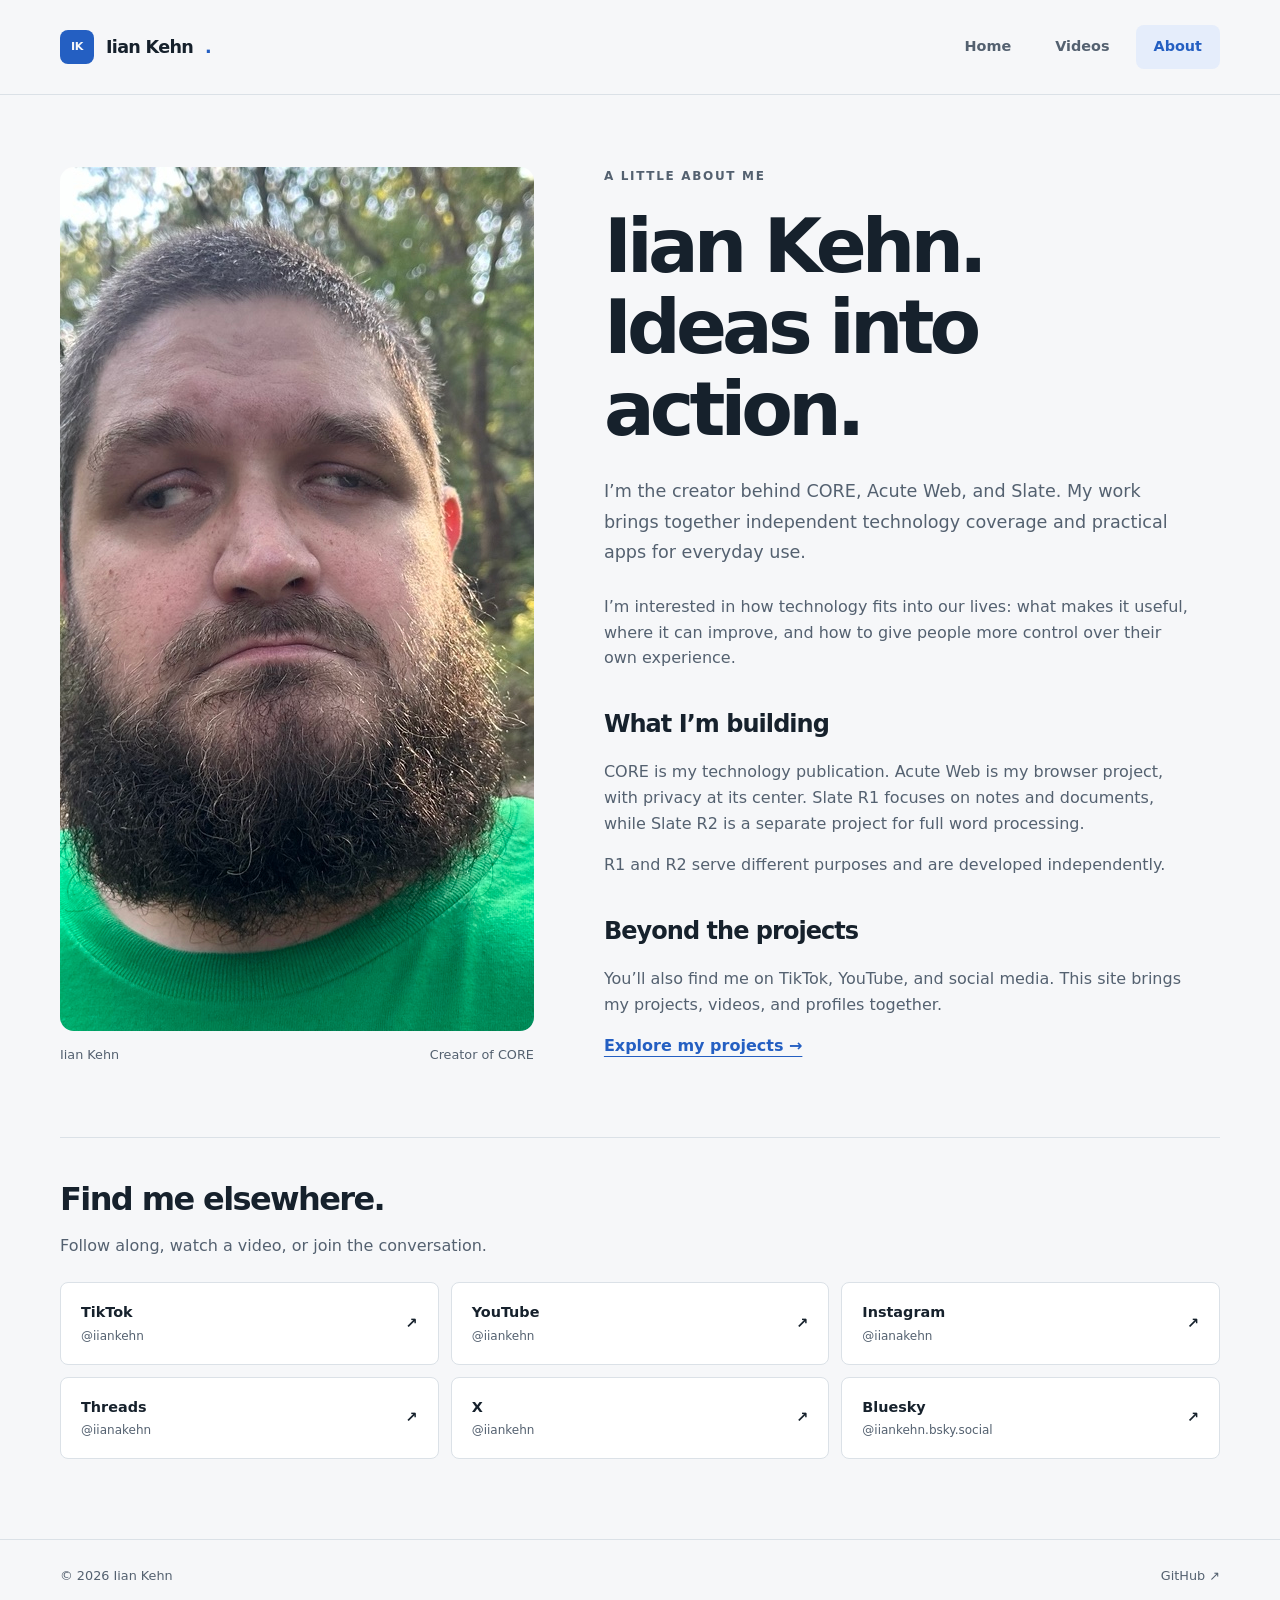
==== about.html @ e5aa4507 "Rebuild personal site with flat project hub, videos, and about pages" ====
<!DOCTYPE html>
<html lang="en"><head>
<meta charset="UTF-8"><meta name="viewport" content="width=device-width, initial-scale=1">
<title>About — Iian Kehn</title><meta name="description" content="Meet Iian Kehn, the creator behind CORE, Acute Web, Slate R1, and Slate R2.">
<meta name="theme-color" content="#f6f7f9" media="(prefers-color-scheme: light)"><meta name="theme-color" content="#111419" media="(prefers-color-scheme: dark)">
<link rel="canonical" href="https://www.iiankehn.com/about.html">
<meta property="og:type" content="website"><meta property="og:title" content="About — Iian Kehn"><meta property="og:description" content="Meet Iian Kehn, the creator behind CORE, Acute Web, Slate R1, and Slate R2."><meta property="og:image" content="https://www.iiankehn.com/assets/iian-kehn.jpg"><meta name="twitter:card" content="summary_large_image">
<link rel="icon" href="assets/favicon.svg" type="image/svg+xml"><link rel="stylesheet" href="assets/site.css">
</head><body><a class="skip" href="#main">Skip to content</a>
<header class="site-header"><div class="shell header-inner"><a class="brand" href="index.html"><span class="brand-mark" aria-hidden="true">IK</span>Iian Kehn<span style="color:var(--blue)" aria-hidden="true">.</span></a><nav class="nav-links" aria-label="Primary"><a href="index.html">Home</a><a href="videos.html">Videos</a><a href="about.html" aria-current="page">About</a></nav></div></header>
<main class="shell" id="main"><section class="about-layout" aria-labelledby="about-title"><figure class="portrait-frame"><img class="portrait" src="assets/iian-kehn.jpg" width="1536" height="864" alt="Iian Kehn on a wooded trail" fetchpriority="high"><figcaption><span>Iian Kehn</span><span>Creator of CORE</span></figcaption></figure><div class="about-copy"><p class="eyebrow">A little about me</p><h1 id="about-title">Iian Kehn.<br>Ideas into action.</h1><p class="lead">I’m the creator behind CORE, Acute Web, and Slate. My work brings together independent technology coverage and practical apps for everyday use.</p><p>I’m interested in how technology fits into our lives: what makes it useful, where it can improve, and how to give people more control over their own experience.</p><h2>What I’m building</h2><p>CORE is my technology publication. Acute Web is my browser project, with privacy at its center. Slate R1 focuses on notes and documents, while Slate R2 is a separate project for full word processing.</p><p>R1 and R2 serve different purposes and are developed independently.</p><h2>Beyond the projects</h2><p>You’ll also find me on TikTok, YouTube, and social media. This site brings my projects, videos, and profiles together.</p><a class="text-link" href="index.html#projects">Explore my projects →</a></div></section><section class="connect" aria-labelledby="connect-title"><h2 id="connect-title">Find me elsewhere.</h2><p>Follow along, watch a video, or join the conversation.</p><div class="socials"><a class="social" href="https://www.tiktok.com/@iiankehn"><span>TikTok<small>@iiankehn</small></span><span aria-hidden="true">↗</span></a><a class="social" href="https://www.youtube.com/@iiankehn"><span>YouTube<small>@iiankehn</small></span><span aria-hidden="true">↗</span></a><a class="social" href="https://www.instagram.com/iianakehn/"><span>Instagram<small>@iianakehn</small></span><span aria-hidden="true">↗</span></a><a class="social" href="https://www.threads.com/@iianakehn"><span>Threads<small>@iianakehn</small></span><span aria-hidden="true">↗</span></a><a class="social" href="https://x.com/iiankehn"><span>X<small>@iiankehn</small></span><span aria-hidden="true">↗</span></a><a class="social" href="https://bsky.app/profile/iiankehn.bsky.social"><span>Bluesky<small>@iiankehn.bsky.social</small></span><span aria-hidden="true">↗</span></a></div></section></main>
<footer class="site-footer"><div class="shell footer-inner"><span>© 2026 Iian Kehn</span><a href="https://github.com/iiankehn">GitHub ↗</a></div></footer>
</body></html>
---- assets/site.css ----
:root{color-scheme:light dark;--bg:#f6f7f9;--surface:#fff;--text:#16212c;--muted:#546170;--line:#dbe1e7;--blue:#245fc2;--tint:#e5edfb;--chip:#edf0f4}
@media(prefers-color-scheme:dark){:root{--bg:#111419;--surface:#191e25;--text:#f0f3f7;--muted:#a6b2c1;--line:#303844;--blue:#8eb6ff;--tint:#202f49;--chip:#252c35}}
*{box-sizing:border-box}html{scroll-behavior:smooth}body{margin:0;background:var(--bg);color:var(--text);font-family:Inter,ui-sans-serif,system-ui,-apple-system,BlinkMacSystemFont,"Segoe UI",sans-serif;line-height:1.6}a{color:inherit;text-underline-offset:5px}button{font:inherit}a,button{-webkit-tap-highlight-color:transparent}a:focus-visible,button:focus-visible{outline:3px solid var(--blue);outline-offset:5px}.shell{width:min(1160px,calc(100% - 64px));margin:auto}.skip{position:absolute;top:-100px;left:16px;padding:12px;background:var(--surface);z-index:10}.skip:focus{top:12px}.site-header{border-bottom:1px solid var(--line)}.header-inner{display:flex;align-items:center;justify-content:space-between;gap:24px;min-height:94px}.brand{font-size:1.1rem;font-weight:800;letter-spacing:-.04em;text-decoration:none;display:flex;align-items:center;gap:12px}.brand-mark{width:34px;height:34px;display:grid;place-items:center;background:var(--blue);color:var(--bg);font-size:.7rem;letter-spacing:-.04em;border-radius:8px}.nav-links{display:flex;gap:8px}.nav-links a{text-decoration:none;padding:10px 18px;border-radius:8px;font-size:.9rem;font-weight:650;color:var(--muted)}.nav-links a:hover{color:var(--text);background:var(--chip)}.nav-links [aria-current=page]{background:var(--tint);color:var(--blue)}main{padding-bottom:80px}.hero{display:grid;grid-template-columns:1.2fr 1fr;align-items:center;gap:80px;padding:80px 0 88px}.eyebrow{font-size:.75rem;letter-spacing:.14em;font-weight:750;text-transform:uppercase;color:var(--blue);margin:0 0 20px}.hero h1,.page-title{font-size:clamp(3rem,6.6vw,5.6rem);line-height:1.04;letter-spacing:-.065em;margin:0;font-weight:750}.hero h1 span{color:var(--blue)}.lead{font-size:1.1rem;line-height:1.75;color:var(--muted);max-width:550px;margin:26px 0}.actions{display:flex;gap:12px;flex-wrap:wrap;margin-top:30px}.button{display:inline-flex;justify-content:center;align-items:center;gap:24px;background:var(--blue);color:var(--bg);font-weight:700;padding:13px 20px;border:1px solid var(--blue);border-radius:8px;text-decoration:none;cursor:pointer}.button.secondary{background:transparent;border-color:var(--line);color:var(--text)}.button:hover{opacity:.85}.portrait-frame{margin:0;position:relative}.portrait{display:block;width:100%;aspect-ratio:1/1.05;object-fit:cover;object-position:50% 45%;border-radius:14px}.portrait-frame figcaption{display:flex;justify-content:space-between;gap:12px;margin-top:14px;font-size:.8rem;color:var(--muted)}.section-heading{display:flex;align-items:end;justify-content:space-between;gap:20px;margin:0 0 28px}.section-heading h2,.connect h2{font-size:2rem;letter-spacing:-.05em;line-height:1.2;margin:0}.section-heading p{margin:0;font-size:.85rem;color:var(--muted)}.projects{display:grid;grid-template-columns:repeat(2,minmax(0,1fr));gap:18px}.project{display:flex;flex-direction:column;min-height:310px;padding:30px;border:1px solid var(--line);border-radius:12px;background:var(--surface)}.project-top{display:flex;justify-content:space-between;align-items:center;gap:12px}.project-icon{width:48px;height:48px;display:grid;place-items:center;border-radius:10px;font-weight:800;letter-spacing:-.08em;font-size:1.2rem;background:var(--tint);color:var(--blue)}.project.core .project-icon{background:#e4eee8;color:#255e3e}.project.r1 .project-icon{background:#ece7f7;color:#65518e}.project.r2 .project-icon{background:#f6ead9;color:#825622}.tag{font-size:.7rem;letter-spacing:.04em;font-weight:650;padding:5px 10px;background:var(--chip);border-radius:5px;color:var(--muted)}.project h3{font-size:1.8rem;letter-spacing:-.045em;margin:25px 0 8px;line-height:1.2}.project p{color:var(--muted);font-size:.94rem;max-width:440px;margin:0 0 24px}.project-link{display:flex;justify-content:space-between;font-size:.85rem;font-weight:700;text-decoration:none;padding-top:18px;border-top:1px solid var(--line);margin-top:auto}.project-link:hover{color:var(--blue)}.connect{margin-top:72px;padding-top:42px;border-top:1px solid var(--line)}.connect>p{color:var(--muted);margin:14px 0 24px}.socials{display:grid;grid-template-columns:repeat(3,minmax(0,1fr));gap:12px}.social{display:flex;justify-content:space-between;align-items:center;gap:12px;padding:18px 20px;border:1px solid var(--line);border-radius:8px;text-decoration:none;font-size:.9rem;font-weight:650;background:var(--surface)}.social:hover{border-color:var(--blue);color:var(--blue)}.social small{display:block;font-size:.75rem;color:var(--muted);font-weight:400;margin-top:2px}.site-footer{border-top:1px solid var(--line);padding:26px 0 32px;color:var(--muted);font-size:.8rem}.footer-inner{display:flex;justify-content:space-between;align-items:center;gap:20px}.footer-inner a{text-decoration:none}.page-header{padding:72px 0 42px;max-width:780px}.page-title{font-size:clamp(3rem,6vw,4.7rem)}.video-panel{border:1px solid var(--line);background:var(--surface);border-radius:12px;padding:32px}.video-panel h2{font-size:1.5rem;letter-spacing:-.04em;margin:0}.video-panel>p{color:var(--muted);margin:10px 0 24px}.embed-wrap{max-width:780px;margin:24px auto 0;min-width:0;overflow:hidden}.tiktok-embed{margin:0 auto!important;max-width:720px;min-width:288px}.embed-status{color:var(--muted);font-size:.85rem}.video-links{display:flex;justify-content:space-between;gap:20px;align-items:center;margin-top:28px;padding-top:24px;border-top:1px solid var(--line);flex-wrap:wrap}.video-links p{color:var(--muted);margin:0}.about-layout{display:grid;grid-template-columns:1fr 1.3fr;gap:70px;align-items:start;padding-top:72px}.about-copy h1{font-size:clamp(3rem,6vw,4.7rem);letter-spacing:-.065em;line-height:1.08;margin:0 0 24px}.about-copy p{color:var(--muted);max-width:590px}.about-copy h2{margin:34px 0 12px;font-size:1.5rem;letter-spacing:-.04em}.text-link{color:var(--blue);font-weight:650}.noscript-note{padding:16px;background:var(--tint)}
@media(max-width:900px){.hero{gap:35px;padding-top:60px}.socials{grid-template-columns:repeat(2,minmax(0,1fr))}.about-layout{gap:35px}.hero h1{font-size:clamp(3rem,7vw,4.5rem)}}
@media(max-width:600px){.shell{width:calc(100% - 36px)}.header-inner{min-height:82px;gap:8px;flex-wrap:wrap;padding:16px 0}.brand{font-size:1rem}.brand-mark{width:28px;height:28px}.nav-links{gap:2px}.nav-links a{padding:8px 10px;font-size:.8rem}.hero{grid-template-columns:1fr;gap:32px;padding:44px 0 56px}.hero h1{font-size:3.4rem}.lead{font-size:1rem}.portrait{aspect-ratio:1.15/1}.portrait-frame figcaption{font-size:.75rem}.projects{grid-template-columns:1fr}.project{padding:24px;min-height:295px}.section-heading{align-items:start;flex-direction:column;gap:8px}.section-heading h2,.connect h2{font-size:1.75rem}.connect{margin-top:48px;padding-top:30px}.social{padding:15px 14px;font-size:.85rem}.social small{font-size:.68rem}.about-layout{grid-template-columns:1fr;padding-top:40px;gap:32px}.about-layout .portrait{aspect-ratio:1.2/1}.page-header{padding:44px 0 24px}.video-panel{padding:20px 14px}.footer-inner{align-items:start}.footer-inner span{max-width:240px}main{padding-bottom:50px}}
@media(prefers-reduced-motion:reduce){html{scroll-behavior:auto}}
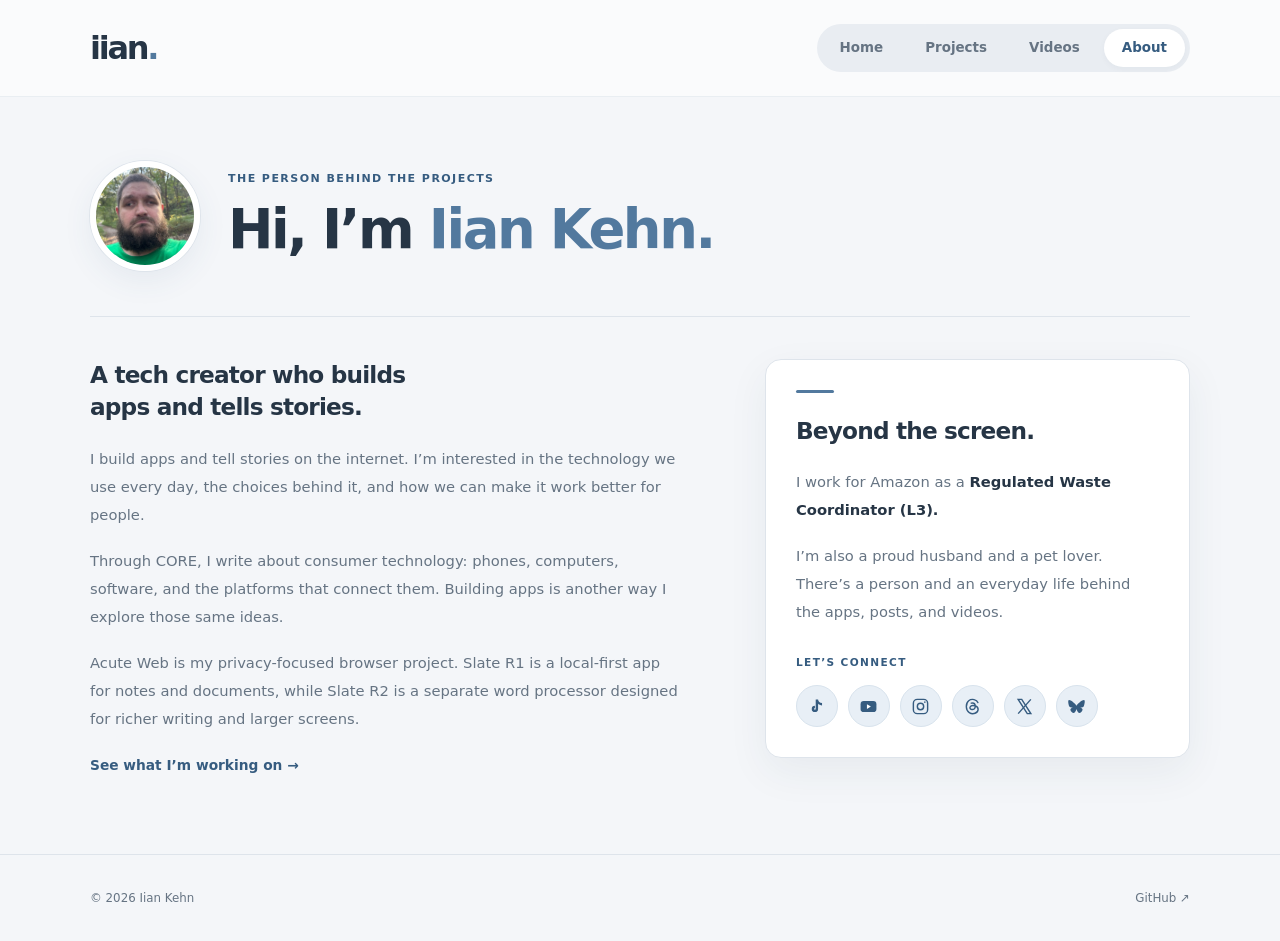
==== commit 1d2209e6: "Redesign personal site in muted blue, grey and white with separate pages and circular profile" ====
--- a/about.html
+++ b/about.html
@@ -1,13 +1,2 @@
 <!DOCTYPE html>
-<html lang="en"><head>
-<meta charset="UTF-8"><meta name="viewport" content="width=device-width, initial-scale=1">
-<title>About — Iian Kehn</title><meta name="description" content="Meet Iian Kehn, the creator behind CORE, Acute Web, Slate R1, and Slate R2.">
-<meta name="theme-color" content="#f6f7f9" media="(prefers-color-scheme: light)"><meta name="theme-color" content="#111419" media="(prefers-color-scheme: dark)">
-<link rel="canonical" href="https://www.iiankehn.com/about.html">
-<meta property="og:type" content="website"><meta property="og:title" content="About — Iian Kehn"><meta property="og:description" content="Meet Iian Kehn, the creator behind CORE, Acute Web, Slate R1, and Slate R2."><meta property="og:image" content="https://www.iiankehn.com/assets/iian-kehn.jpg"><meta name="twitter:card" content="summary_large_image">
-<link rel="icon" href="assets/favicon.svg" type="image/svg+xml"><link rel="stylesheet" href="assets/site.css">
-</head><body><a class="skip" href="#main">Skip to content</a>
-<header class="site-header"><div class="shell header-inner"><a class="brand" href="index.html"><span class="brand-mark" aria-hidden="true">IK</span>Iian Kehn<span style="color:var(--blue)" aria-hidden="true">.</span></a><nav class="nav-links" aria-label="Primary"><a href="index.html">Home</a><a href="videos.html">Videos</a><a href="about.html" aria-current="page">About</a></nav></div></header>
-<main class="shell" id="main"><section class="about-layout" aria-labelledby="about-title"><figure class="portrait-frame"><img class="portrait" src="assets/iian-kehn.jpg" width="1536" height="864" alt="Iian Kehn on a wooded trail" fetchpriority="high"><figcaption><span>Iian Kehn</span><span>Creator of CORE</span></figcaption></figure><div class="about-copy"><p class="eyebrow">A little about me</p><h1 id="about-title">Iian Kehn.<br>Ideas into action.</h1><p class="lead">I’m the creator behind CORE, Acute Web, and Slate. My work brings together independent technology coverage and practical apps for everyday use.</p><p>I’m interested in how technology fits into our lives: what makes it useful, where it can improve, and how to give people more control over their own experience.</p><h2>What I’m building</h2><p>CORE is my technology publication. Acute Web is my browser project, with privacy at its center. Slate R1 focuses on notes and documents, while Slate R2 is a separate project for full word processing.</p><p>R1 and R2 serve different purposes and are developed independently.</p><h2>Beyond the projects</h2><p>You’ll also find me on TikTok, YouTube, and social media. This site brings my projects, videos, and profiles together.</p><a class="text-link" href="index.html#projects">Explore my projects →</a></div></section><section class="connect" aria-labelledby="connect-title"><h2 id="connect-title">Find me elsewhere.</h2><p>Follow along, watch a video, or join the conversation.</p><div class="socials"><a class="social" href="https://www.tiktok.com/@iiankehn"><span>TikTok<small>@iiankehn</small></span><span aria-hidden="true">↗</span></a><a class="social" href="https://www.youtube.com/@iiankehn"><span>YouTube<small>@iiankehn</small></span><span aria-hidden="true">↗</span></a><a class="social" href="https://www.instagram.com/iianakehn/"><span>Instagram<small>@iianakehn</small></span><span aria-hidden="true">↗</span></a><a class="social" href="https://www.threads.com/@iianakehn"><span>Threads<small>@iianakehn</small></span><span aria-hidden="true">↗</span></a><a class="social" href="https://x.com/iiankehn"><span>X<small>@iiankehn</small></span><span aria-hidden="true">↗</span></a><a class="social" href="https://bsky.app/profile/iiankehn.bsky.social"><span>Bluesky<small>@iiankehn.bsky.social</small></span><span aria-hidden="true">↗</span></a></div></section></main>
-<footer class="site-footer"><div class="shell footer-inner"><span>© 2026 Iian Kehn</span><a href="https://github.com/iiankehn">GitHub ↗</a></div></footer>
-</body></html>+<html lang="en"><head><meta charset="UTF-8"><meta name="viewport" content="width=device-width,initial-scale=1"><title>About — Iian Kehn</title><meta name="description" content="Iian Kehn is a tech creator, app builder, storyteller, pet lover, proud husband, and Regulated Waste Coordinator (L3) at Amazon."><meta name="theme-color" content="#f4f6f9"><link rel="canonical" href="https://www.iiankehn.com/about.html"><meta property="og:title" content="About — Iian Kehn"><meta property="og:image" content="https://www.iiankehn.com/assets/iian-kehn.jpg"><link rel="icon" href="assets/favicon.svg"><link rel="stylesheet" href="assets/site.css"></head><body><a class="skip" href="#main">Skip to content</a><header class="site-header"><div class="shell header-inner"><a class="brand" href="index.html">iian<span>.</span></a><nav aria-label="Primary"><a href="index.html">Home</a><a href="projects.html">Projects</a><a href="videos.html">Videos</a><a href="about.html" aria-current="page">About</a></nav></div></header><main class="shell" id="main"><header class="about-heading"><img class="avatar small" src="assets/iian-kehn.jpg" width="160" height="160" alt="Iian Kehn" fetchpriority="high"><div><p class="overline">The person behind the projects</p><h1>Hi, I’m <span>Iian Kehn.</span></h1></div></header><div class="about-content"><section><h2>A tech creator who builds<br>apps and tells stories.</h2><p>I build apps and tell stories on the internet. I’m interested in the technology we use every day, the choices behind it, and how we can make it work better for people.</p><p>Through CORE, I write about consumer technology: phones, computers, software, and the platforms that connect them. Building apps is another way I explore those same ideas.</p><p>Acute Web is my privacy-focused browser project. Slate R1 is a local-first app for notes and documents, while Slate R2 is a separate word processor designed for richer writing and larger screens.</p><a class="text-link" href="projects.html">See what I’m working on <span aria-hidden="true">→</span></a></section><aside class="personal-note"><span class="note-rule"></span><h2>Beyond the screen.</h2><p>I work for Amazon as a <strong>Regulated Waste Coordinator (L3).</strong></p><p>I’m also a proud husband and a pet lover. There’s a person and an everyday life behind the apps, posts, and videos.</p><p class="overline">Let’s connect</p><div class="social-buttons" aria-label="Social profiles"><a class="social-button" href="https://www.tiktok.com/@iiankehn" aria-label="TikTok" title="TikTok"><svg viewBox="0 0 24 24" aria-hidden="true"><path d="M14 3v12a4 4 0 1 1-4-4v3a1 1 0 1 0 1 1V3h3c.4 2.7 2 4.3 5 4.6v3c-2-.1-3.7-.8-5-2"/></svg></a><a class="social-button" href="https://www.youtube.com/@iiankehn" aria-label="YouTube" title="YouTube"><svg viewBox="0 0 24 24" aria-hidden="true"><rect x="2" y="5" width="20" height="14" rx="4"/><path d="m10 9 5 3-5 3Z" fill="var(--surface)" stroke="none"/></svg></a><a class="social-button" href="https://www.instagram.com/iianakehn/" aria-label="Instagram" title="Instagram"><svg viewBox="0 0 24 24" aria-hidden="true"><rect x="3" y="3" width="18" height="18" rx="5" fill="none" stroke="currentColor" stroke-width="1.8"/><circle cx="12" cy="12" r="4" fill="none" stroke="currentColor" stroke-width="1.8"/><circle cx="17.5" cy="6.5" r="1"/></svg></a><a class="social-button" href="https://www.threads.com/@iianakehn" aria-label="Threads" title="Threads"><svg viewBox="0 0 24 24" aria-hidden="true"><path d="M18.8 7c-1.3-3.8-7.7-5.4-11.6-2.3C3 8 3.2 16.8 7.9 19.7c4.5 2.8 11.2.9 11.2-4.2 0-4.9-8.4-6.2-10.1-2.9-1.8 3.5 6.2 5.4 6.5-.5.2-3.2-1.4-5.3-5.1-4.3" fill="none" stroke="currentColor" stroke-width="1.8" stroke-linecap="round"/></svg></a><a class="social-button" href="https://x.com/iiankehn" aria-label="X" title="X"><svg viewBox="0 0 24 24" aria-hidden="true"><path d="M4 3h4.5L20 21h-4.5Z" fill="none" stroke="currentColor" stroke-width="1.8"/><path d="m20 3-16 18" fill="none" stroke="currentColor" stroke-width="1.8"/></svg></a><a class="social-button" href="https://bsky.app/profile/iiankehn.bsky.social" aria-label="Bluesky" title="Bluesky"><svg viewBox="0 0 24 24" aria-hidden="true"><path d="M12 11C9 7 4 3 2 4c-1 1 0 6 1 8 1 1 3 2 6 1-5 1-6 3-3 6 3 3 5-1 6-4 1 3 3 7 6 4 3-3 2-5-3-6 3 1 5 0 6-1 1-2 2-7 1-8-2-1-7 3-10 7Z"/></svg></a></div></aside></div></main><footer class="site-footer"><div class="shell footer-inner"><span>© 2026 Iian Kehn</span><a href="https://github.com/iiankehn">GitHub <span aria-hidden="true">↗</span></a></div></footer></body></html>
--- a/assets/site.css
+++ b/assets/site.css
@@ -1,6 +1,6 @@
-:root{color-scheme:light dark;--bg:#f6f7f9;--surface:#fff;--text:#16212c;--muted:#546170;--line:#dbe1e7;--blue:#245fc2;--tint:#e5edfb;--chip:#edf0f4}
-@media(prefers-color-scheme:dark){:root{--bg:#111419;--surface:#191e25;--text:#f0f3f7;--muted:#a6b2c1;--line:#303844;--blue:#8eb6ff;--tint:#202f49;--chip:#252c35}}
-*{box-sizing:border-box}html{scroll-behavior:smooth}body{margin:0;background:var(--bg);color:var(--text);font-family:Inter,ui-sans-serif,system-ui,-apple-system,BlinkMacSystemFont,"Segoe UI",sans-serif;line-height:1.6}a{color:inherit;text-underline-offset:5px}button{font:inherit}a,button{-webkit-tap-highlight-color:transparent}a:focus-visible,button:focus-visible{outline:3px solid var(--blue);outline-offset:5px}.shell{width:min(1160px,calc(100% - 64px));margin:auto}.skip{position:absolute;top:-100px;left:16px;padding:12px;background:var(--surface);z-index:10}.skip:focus{top:12px}.site-header{border-bottom:1px solid var(--line)}.header-inner{display:flex;align-items:center;justify-content:space-between;gap:24px;min-height:94px}.brand{font-size:1.1rem;font-weight:800;letter-spacing:-.04em;text-decoration:none;display:flex;align-items:center;gap:12px}.brand-mark{width:34px;height:34px;display:grid;place-items:center;background:var(--blue);color:var(--bg);font-size:.7rem;letter-spacing:-.04em;border-radius:8px}.nav-links{display:flex;gap:8px}.nav-links a{text-decoration:none;padding:10px 18px;border-radius:8px;font-size:.9rem;font-weight:650;color:var(--muted)}.nav-links a:hover{color:var(--text);background:var(--chip)}.nav-links [aria-current=page]{background:var(--tint);color:var(--blue)}main{padding-bottom:80px}.hero{display:grid;grid-template-columns:1.2fr 1fr;align-items:center;gap:80px;padding:80px 0 88px}.eyebrow{font-size:.75rem;letter-spacing:.14em;font-weight:750;text-transform:uppercase;color:var(--blue);margin:0 0 20px}.hero h1,.page-title{font-size:clamp(3rem,6.6vw,5.6rem);line-height:1.04;letter-spacing:-.065em;margin:0;font-weight:750}.hero h1 span{color:var(--blue)}.lead{font-size:1.1rem;line-height:1.75;color:var(--muted);max-width:550px;margin:26px 0}.actions{display:flex;gap:12px;flex-wrap:wrap;margin-top:30px}.button{display:inline-flex;justify-content:center;align-items:center;gap:24px;background:var(--blue);color:var(--bg);font-weight:700;padding:13px 20px;border:1px solid var(--blue);border-radius:8px;text-decoration:none;cursor:pointer}.button.secondary{background:transparent;border-color:var(--line);color:var(--text)}.button:hover{opacity:.85}.portrait-frame{margin:0;position:relative}.portrait{display:block;width:100%;aspect-ratio:1/1.05;object-fit:cover;object-position:50% 45%;border-radius:14px}.portrait-frame figcaption{display:flex;justify-content:space-between;gap:12px;margin-top:14px;font-size:.8rem;color:var(--muted)}.section-heading{display:flex;align-items:end;justify-content:space-between;gap:20px;margin:0 0 28px}.section-heading h2,.connect h2{font-size:2rem;letter-spacing:-.05em;line-height:1.2;margin:0}.section-heading p{margin:0;font-size:.85rem;color:var(--muted)}.projects{display:grid;grid-template-columns:repeat(2,minmax(0,1fr));gap:18px}.project{display:flex;flex-direction:column;min-height:310px;padding:30px;border:1px solid var(--line);border-radius:12px;background:var(--surface)}.project-top{display:flex;justify-content:space-between;align-items:center;gap:12px}.project-icon{width:48px;height:48px;display:grid;place-items:center;border-radius:10px;font-weight:800;letter-spacing:-.08em;font-size:1.2rem;background:var(--tint);color:var(--blue)}.project.core .project-icon{background:#e4eee8;color:#255e3e}.project.r1 .project-icon{background:#ece7f7;color:#65518e}.project.r2 .project-icon{background:#f6ead9;color:#825622}.tag{font-size:.7rem;letter-spacing:.04em;font-weight:650;padding:5px 10px;background:var(--chip);border-radius:5px;color:var(--muted)}.project h3{font-size:1.8rem;letter-spacing:-.045em;margin:25px 0 8px;line-height:1.2}.project p{color:var(--muted);font-size:.94rem;max-width:440px;margin:0 0 24px}.project-link{display:flex;justify-content:space-between;font-size:.85rem;font-weight:700;text-decoration:none;padding-top:18px;border-top:1px solid var(--line);margin-top:auto}.project-link:hover{color:var(--blue)}.connect{margin-top:72px;padding-top:42px;border-top:1px solid var(--line)}.connect>p{color:var(--muted);margin:14px 0 24px}.socials{display:grid;grid-template-columns:repeat(3,minmax(0,1fr));gap:12px}.social{display:flex;justify-content:space-between;align-items:center;gap:12px;padding:18px 20px;border:1px solid var(--line);border-radius:8px;text-decoration:none;font-size:.9rem;font-weight:650;background:var(--surface)}.social:hover{border-color:var(--blue);color:var(--blue)}.social small{display:block;font-size:.75rem;color:var(--muted);font-weight:400;margin-top:2px}.site-footer{border-top:1px solid var(--line);padding:26px 0 32px;color:var(--muted);font-size:.8rem}.footer-inner{display:flex;justify-content:space-between;align-items:center;gap:20px}.footer-inner a{text-decoration:none}.page-header{padding:72px 0 42px;max-width:780px}.page-title{font-size:clamp(3rem,6vw,4.7rem)}.video-panel{border:1px solid var(--line);background:var(--surface);border-radius:12px;padding:32px}.video-panel h2{font-size:1.5rem;letter-spacing:-.04em;margin:0}.video-panel>p{color:var(--muted);margin:10px 0 24px}.embed-wrap{max-width:780px;margin:24px auto 0;min-width:0;overflow:hidden}.tiktok-embed{margin:0 auto!important;max-width:720px;min-width:288px}.embed-status{color:var(--muted);font-size:.85rem}.video-links{display:flex;justify-content:space-between;gap:20px;align-items:center;margin-top:28px;padding-top:24px;border-top:1px solid var(--line);flex-wrap:wrap}.video-links p{color:var(--muted);margin:0}.about-layout{display:grid;grid-template-columns:1fr 1.3fr;gap:70px;align-items:start;padding-top:72px}.about-copy h1{font-size:clamp(3rem,6vw,4.7rem);letter-spacing:-.065em;line-height:1.08;margin:0 0 24px}.about-copy p{color:var(--muted);max-width:590px}.about-copy h2{margin:34px 0 12px;font-size:1.5rem;letter-spacing:-.04em}.text-link{color:var(--blue);font-weight:650}.noscript-note{padding:16px;background:var(--tint)}
-@media(max-width:900px){.hero{gap:35px;padding-top:60px}.socials{grid-template-columns:repeat(2,minmax(0,1fr))}.about-layout{gap:35px}.hero h1{font-size:clamp(3rem,7vw,4.5rem)}}
-@media(max-width:600px){.shell{width:calc(100% - 36px)}.header-inner{min-height:82px;gap:8px;flex-wrap:wrap;padding:16px 0}.brand{font-size:1rem}.brand-mark{width:28px;height:28px}.nav-links{gap:2px}.nav-links a{padding:8px 10px;font-size:.8rem}.hero{grid-template-columns:1fr;gap:32px;padding:44px 0 56px}.hero h1{font-size:3.4rem}.lead{font-size:1rem}.portrait{aspect-ratio:1.15/1}.portrait-frame figcaption{font-size:.75rem}.projects{grid-template-columns:1fr}.project{padding:24px;min-height:295px}.section-heading{align-items:start;flex-direction:column;gap:8px}.section-heading h2,.connect h2{font-size:1.75rem}.connect{margin-top:48px;padding-top:30px}.social{padding:15px 14px;font-size:.85rem}.social small{font-size:.68rem}.about-layout{grid-template-columns:1fr;padding-top:40px;gap:32px}.about-layout .portrait{aspect-ratio:1.2/1}.page-header{padding:44px 0 24px}.video-panel{padding:20px 14px}.footer-inner{align-items:start}.footer-inner span{max-width:240px}main{padding-bottom:50px}}
-@media(prefers-reduced-motion:reduce){html{scroll-behavior:auto}}
+:root{color-scheme:light;--bg:#f4f6f9;--surface:#fff;--text:#263545;--muted:#667483;--line:#dee4eb;--blue:#52799e;--blue-deep:#365c80;--tint:#e8eff6;--shadow:0 14px 40px #263b5410}
+*{box-sizing:border-box}body{margin:0;background:var(--bg);color:var(--text);font-family:ui-sans-serif,system-ui,-apple-system,BlinkMacSystemFont,"Segoe UI",sans-serif;line-height:1.7;-webkit-font-smoothing:antialiased}a{color:inherit;text-underline-offset:5px}button{font:inherit}a:focus-visible,button:focus-visible{outline:3px solid var(--blue);outline-offset:5px}a,button{-webkit-tap-highlight-color:transparent}.shell{width:min(1100px,calc(100% - 64px));margin-inline:auto}.skip{position:absolute;left:16px;top:-100px;background:white;padding:12px;z-index:10}.skip:focus{top:16px}.site-header{background:#fff9;border-bottom:1px solid #dee4eb90}.header-inner{min-height:96px;display:flex;align-items:center;justify-content:space-between;gap:24px}.brand{font-size:2rem;font-weight:800;text-decoration:none;letter-spacing:-.07em;line-height:1}.brand span{color:var(--blue)}.header-inner nav{display:flex;gap:6px;padding:5px;background:#e9edf2;border-radius:50px}.header-inner nav a{font-size:.84rem;font-weight:600;text-decoration:none;padding:8px 18px;border-radius:50px;color:var(--muted);transition:background .2s,color .2s}.header-inner nav a[aria-current=page]{background:white;color:var(--blue-deep);box-shadow:0 2px 6px #263b540a}.header-inner nav a:hover{color:var(--blue-deep);background:#fff8}main{min-height:calc(100vh - 184px);padding-bottom:76px}.home-intro{position:relative;padding:66px 0 60px;overflow:hidden}.intro-top{display:flex;align-items:center;gap:24px;margin-bottom:24px}.avatar{width:140px;height:140px;object-fit:cover;object-position:50% 39%;border-radius:50%;border:6px solid white;box-shadow:0 0 0 1px var(--line),0 10px 30px #365c8014;display:block;flex-shrink:0}.avatar.small{width:110px;height:110px}.overline{color:var(--blue-deep);text-transform:uppercase;letter-spacing:.13em;font-size:.69rem;font-weight:750;margin:0 0 15px}.intro-top .overline{margin:0}.home-intro h1{font-size:clamp(2.8rem,6vw,4.6rem);font-weight:700;line-height:1.1;letter-spacing:-.055em;margin:0 0 16px;position:relative;z-index:1}h1 span{color:var(--blue)}.home-statement{font-size:clamp(1.5rem,3vw,2.25rem);letter-spacing:-.025em;line-height:1.4;font-weight:450;margin:0 0 22px;position:relative;z-index:1}.work-line{font-size:.9rem;color:var(--muted);margin:0;max-width:650px;position:relative;z-index:1}.work-line strong{font-weight:550}.home-actions{display:flex;align-items:center;gap:30px;margin-top:30px;position:relative;z-index:1}.button{display:inline-flex;justify-content:center;align-items:center;gap:28px;text-decoration:none;padding:12px 19px;background:var(--blue-deep);color:white;border:1px solid var(--blue-deep);border-radius:10px;font-size:.86rem;font-weight:650;transition:transform .2s,box-shadow .2s;box-shadow:0 5px 14px #365c8014}.button:hover{transform:translateY(-2px);box-shadow:0 8px 20px #365c8026}.text-link{color:var(--blue-deep);font-size:.86rem;font-weight:600;text-decoration:none}.text-link:hover{text-decoration:underline}.hero-detail{position:absolute;width:350px;height:350px;right:-60px;top:85px;opacity:.55;transform:rotate(-28deg);pointer-events:none}.hero-detail span{position:absolute;border-radius:50%;border:1px solid #a7bbcf70;inset:0;background:linear-gradient(135deg,#e3ebf430,#a7bbcf24)}.hero-detail span:nth-child(2){inset:45px;background:none}.hero-detail span:nth-child(3){inset:95px;background:#c0d0e218}.explore-links{display:grid;grid-template-columns:repeat(3,1fr);gap:16px}.explore-links>a{display:flex;align-items:center;gap:16px;padding:23px 20px;background:var(--surface);border:1px solid var(--line);border-radius:14px;text-decoration:none;box-shadow:0 3px 12px #263b5404;transition:transform .2s,border-color .2s}.explore-links>a:hover{transform:translateY(-3px);border-color:#a7bbcf}.link-number{align-self:start;color:#91a6bb;font-size:.68rem;font-weight:650;margin-top:3px}.explore-links h2{font-size:1rem;margin:0;font-weight:700}.explore-links p{font-size:.74rem;color:var(--muted);margin:3px 0 0;line-height:1.5}.arrow{margin-left:auto;color:var(--blue);font-size:1.2rem}.site-footer{border-top:1px solid var(--line);font-size:.74rem;color:var(--muted)}.footer-inner{display:flex;align-items:center;justify-content:space-between;min-height:86px;gap:20px}.footer-inner a{text-decoration:none}.page-heading{padding:62px 0 38px}.page-heading h1,.about-heading h1{font-size:clamp(2.4rem,5vw,3.4rem);line-height:1.15;font-weight:650;letter-spacing:-.045em;margin:0 0 17px}.page-heading>p:last-child{color:var(--muted);font-size:.95rem;margin:0}.projects{display:grid;grid-template-columns:repeat(2,minmax(0,1fr));gap:22px}.project{display:flex;flex-direction:column;min-height:310px;padding:30px;background:var(--surface);border:1px solid var(--line);border-radius:16px;box-shadow:var(--shadow);position:relative;overflow:hidden}.project:before{content:'';position:absolute;inset:0 0 auto;height:3px;background:linear-gradient(90deg,#52799e,#b9cadd)}.project-top{display:flex;justify-content:space-between;align-items:center;gap:12px}.project-icon{width:46px;height:46px;background:var(--tint);color:var(--blue-deep);border:1px solid #d5e0eb;border-radius:12px;display:grid;place-items:center;font-weight:750;font-size:1rem}.tag{color:var(--muted);font-size:.68rem;background:#f0f3f6;padding:4px 9px;border-radius:6px}.project h3{font-size:1.7rem;letter-spacing:-.04em;margin:23px 0 9px;font-weight:650;line-height:1.25}.project p{color:var(--muted);font-size:.88rem;line-height:1.7;margin:0 0 24px;max-width:460px}.project-link{margin-top:auto;display:flex;align-items:center;justify-content:space-between;padding-top:17px;border-top:1px solid var(--line);text-decoration:none;font-size:.81rem;color:var(--blue-deep);font-weight:600}.project-link:hover{text-decoration:underline}.about-heading{display:flex;align-items:center;gap:28px;padding:64px 0 45px}.about-heading h1{margin:0}.about-heading .overline{margin-bottom:10px}.about-content{display:grid;grid-template-columns:1.4fr 1fr;gap:80px;border-top:1px solid var(--line);padding-top:42px}.about-content h2{font-size:1.45rem;line-height:1.4;letter-spacing:-.035em;margin:0 0 21px;font-weight:650}.about-content p{font-size:.92rem;color:var(--muted);line-height:1.9;margin:0 0 18px}.about-content strong{font-weight:600;color:var(--text)}.personal-note{background:var(--surface);border:1px solid var(--line);border-radius:16px;padding:30px;box-shadow:var(--shadow);align-self:start}.note-rule{display:block;width:38px;height:3px;background:var(--blue);margin:0 0 22px;border-radius:3px}.personal-note .overline{margin:28px 0 14px;font-size:.66rem;color:var(--blue-deep);line-height:1.6}.social-buttons{display:flex;flex-wrap:wrap;gap:10px}.social-button{width:42px;height:42px;display:grid;place-items:center;background:var(--tint);color:var(--blue-deep);border:1px solid #d8e3ed;border-radius:50%;transition:transform .2s,background .2s}.social-button svg{width:19px;height:19px;fill:currentColor}.social-button:hover{background:#d7e4f0;transform:translateY(-3px)}.video-grid{display:grid;grid-template-columns:repeat(3,minmax(0,1fr));gap:25px}.video-grid:empty{display:none}.video-card{background:white;border:1px solid var(--line);border-radius:16px;padding:12px 12px 20px;overflow:hidden;box-shadow:var(--shadow)}.video-cover{aspect-ratio:3/4;display:block;position:relative;background:var(--tint);border-radius:10px;overflow:hidden}.video-cover img{width:100%;height:100%;object-fit:cover;display:block}.cover-play{position:absolute;left:50%;top:50%;transform:translate(-50%,-50%);width:52px;height:52px;display:grid;place-items:center;background:#fffE;color:var(--blue-deep);border-radius:50%;font-size:1rem}.video-card h2{font-size:1.05rem;line-height:1.45;margin:17px 7px 9px}.video-card h2 a{text-decoration:none}.original-link{font-size:.74rem;margin:0 7px;color:var(--blue-deep);text-decoration:none}.video-empty{background:linear-gradient(135deg,#fff,#e9f0f7);border:1px solid #d5e0eb;border-radius:20px;text-align:center;padding:55px 28px;box-shadow:var(--shadow)}.play-symbol{width:60px;height:60px;margin:0 auto 22px;display:grid;place-items:center;background:white;border:1px solid var(--line);border-radius:50%;color:var(--blue);box-shadow:0 8px 24px #52799e10}.video-empty h2{font-size:1.4rem;letter-spacing:-.03em;font-weight:600;margin:0 0 12px}.video-empty p{font-size:.9rem;color:var(--muted);margin:0 0 26px}.video-bottom{display:flex;justify-content:space-between;align-items:center;gap:20px;padding:28px 0;margin-top:26px;border-top:1px solid var(--line);font-size:.85rem;color:var(--muted)}.video-bottom p{margin:0}.video-bottom>div{display:flex;gap:26px}.watch-layout{padding-top:42px}.watch-layout h1{font-size:2rem;line-height:1.3;letter-spacing:-.04em;margin:26px 0}.watch-player{width:min(420px,100%);aspect-ratio:9/16;background:#e8eff6;border-radius:16px;overflow:hidden;border:1px solid var(--line);margin:0 0 24px;box-shadow:var(--shadow)}.watch-player iframe{width:100%;height:100%;border:0}[hidden]{display:none!important}
+@media(max-width:900px){.hero-detail{right:-160px;opacity:.4}.about-content{gap:35px}.explore-links>a{gap:10px;padding:20px 14px}.explore-links p{font-size:.7rem}}
+@media(max-width:640px){.shell{width:calc(100% - 40px)}.header-inner{min-height:84px;gap:16px}.brand{font-size:1.7rem}.header-inner nav{gap:0;padding:4px}.header-inner nav a{padding:7px 10px;font-size:.74rem}.home-intro{padding:40px 0}.intro-top{flex-direction:column;align-items:start;gap:24px;margin-bottom:24px}.avatar{width:112px;height:112px;border-width:5px}.avatar.small{width:88px;height:88px}.home-intro h1{font-size:3rem}.home-statement{font-size:1.55rem}.work-line{font-size:.82rem;max-width:330px}.home-actions{gap:21px;flex-wrap:wrap;margin-top:26px}.button{font-size:.8rem;padding:11px 16px;gap:16px}.text-link{font-size:.79rem}.hero-detail{width:220px;height:220px;right:-90px;top:20px;opacity:.4}.hero-detail span:nth-child(2){inset:30px}.hero-detail span:nth-child(3){inset:60px}.explore-links{grid-template-columns:1fr;gap:10px}.explore-links>a{padding:18px;gap:18px}.explore-links p{font-size:.75rem}.projects{grid-template-columns:1fr;gap:18px}.project{padding:25px}.page-heading{padding:42px 0 30px}.page-heading h1{font-size:2.6rem}.about-heading{padding:40px 0 30px;gap:20px;align-items:start;flex-direction:column}.about-heading h1{font-size:2.5rem}.about-content{grid-template-columns:1fr;gap:32px;padding-top:30px}.about-content h2{font-size:1.35rem}.about-content p{font-size:.88rem}.personal-note{padding:26px}.video-grid{grid-template-columns:repeat(2,minmax(0,1fr));gap:12px}.video-card{padding:8px 8px 16px}.video-card h2{font-size:.88rem}.video-empty{padding:40px 20px}.video-bottom{flex-direction:column;align-items:start;gap:12px}.watch-layout h1{font-size:1.6rem}main{padding-bottom:45px}.footer-inner{min-height:76px}}
+@media(max-width:370px){.header-inner{flex-wrap:wrap;padding:18px 0;gap:18px}.header-inner nav{width:100%;justify-content:space-between}.video-grid{grid-template-columns:1fr}}
+@media(prefers-reduced-motion:reduce){*{transition:none!important}}
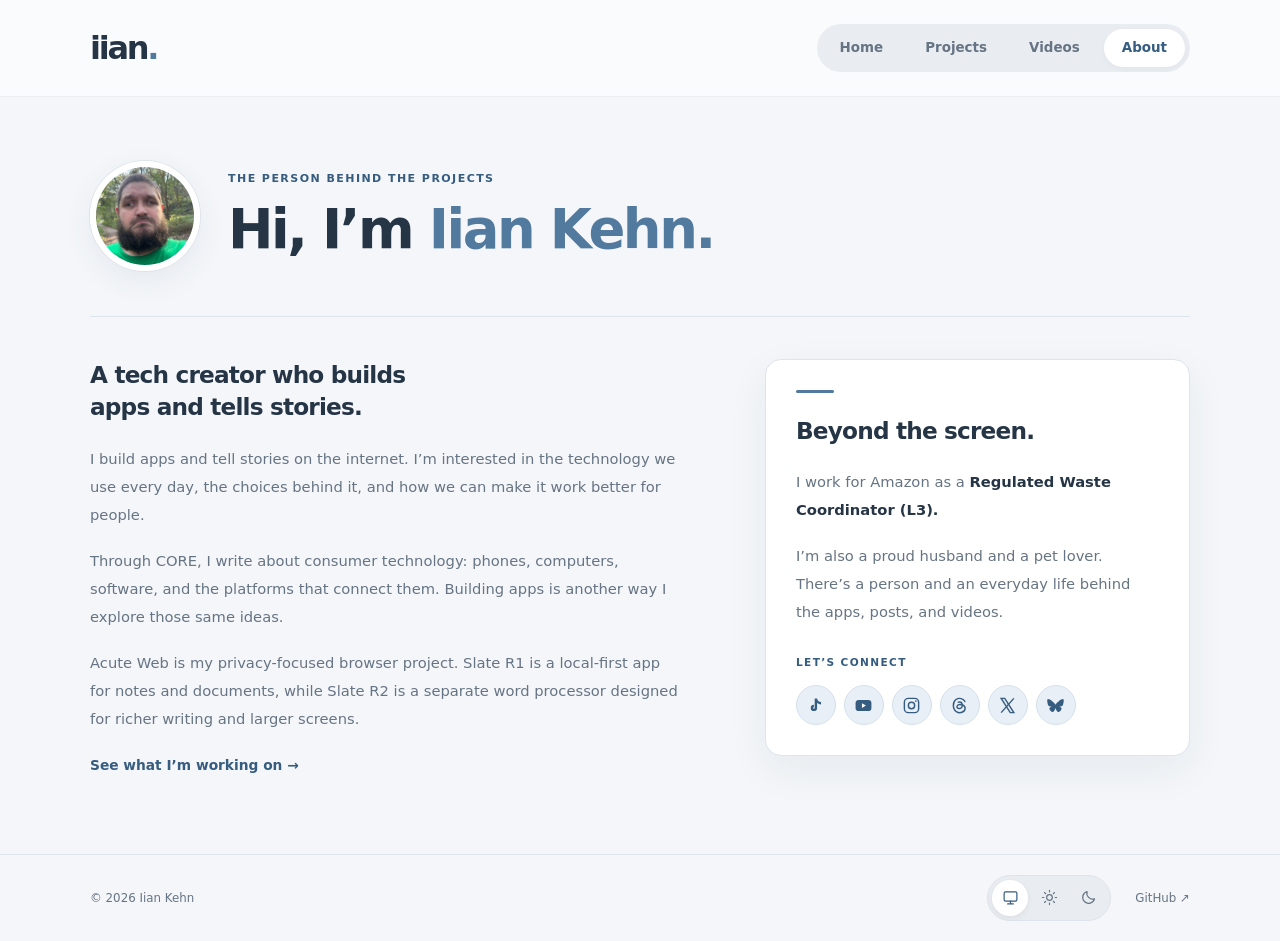
==== commit 1fba7a7d: "Add system-aware light and dark themes with persistent appearance controls" ====
--- a/about.html
+++ b/about.html
@@ -1,2 +1,2 @@
 <!DOCTYPE html>
-<html lang="en"><head><meta charset="UTF-8"><meta name="viewport" content="width=device-width,initial-scale=1"><title>About — Iian Kehn</title><meta name="description" content="Iian Kehn is a tech creator, app builder, storyteller, pet lover, proud husband, and Regulated Waste Coordinator (L3) at Amazon."><meta name="theme-color" content="#f4f6f9"><link rel="canonical" href="https://www.iiankehn.com/about.html"><meta property="og:title" content="About — Iian Kehn"><meta property="og:image" content="https://www.iiankehn.com/assets/iian-kehn.jpg"><link rel="icon" href="assets/favicon.svg"><link rel="stylesheet" href="assets/site.css"></head><body><a class="skip" href="#main">Skip to content</a><header class="site-header"><div class="shell header-inner"><a class="brand" href="index.html">iian<span>.</span></a><nav aria-label="Primary"><a href="index.html">Home</a><a href="projects.html">Projects</a><a href="videos.html">Videos</a><a href="about.html" aria-current="page">About</a></nav></div></header><main class="shell" id="main"><header class="about-heading"><img class="avatar small" src="assets/iian-kehn.jpg" width="160" height="160" alt="Iian Kehn" fetchpriority="high"><div><p class="overline">The person behind the projects</p><h1>Hi, I’m <span>Iian Kehn.</span></h1></div></header><div class="about-content"><section><h2>A tech creator who builds<br>apps and tells stories.</h2><p>I build apps and tell stories on the internet. I’m interested in the technology we use every day, the choices behind it, and how we can make it work better for people.</p><p>Through CORE, I write about consumer technology: phones, computers, software, and the platforms that connect them. Building apps is another way I explore those same ideas.</p><p>Acute Web is my privacy-focused browser project. Slate R1 is a local-first app for notes and documents, while Slate R2 is a separate word processor designed for richer writing and larger screens.</p><a class="text-link" href="projects.html">See what I’m working on <span aria-hidden="true">→</span></a></section><aside class="personal-note"><span class="note-rule"></span><h2>Beyond the screen.</h2><p>I work for Amazon as a <strong>Regulated Waste Coordinator (L3).</strong></p><p>I’m also a proud husband and a pet lover. There’s a person and an everyday life behind the apps, posts, and videos.</p><p class="overline">Let’s connect</p><div class="social-buttons" aria-label="Social profiles"><a class="social-button" href="https://www.tiktok.com/@iiankehn" aria-label="TikTok" title="TikTok"><svg viewBox="0 0 24 24" aria-hidden="true"><path d="M14 3v12a4 4 0 1 1-4-4v3a1 1 0 1 0 1 1V3h3c.4 2.7 2 4.3 5 4.6v3c-2-.1-3.7-.8-5-2"/></svg></a><a class="social-button" href="https://www.youtube.com/@iiankehn" aria-label="YouTube" title="YouTube"><svg viewBox="0 0 24 24" aria-hidden="true"><rect x="2" y="5" width="20" height="14" rx="4"/><path d="m10 9 5 3-5 3Z" fill="var(--surface)" stroke="none"/></svg></a><a class="social-button" href="https://www.instagram.com/iianakehn/" aria-label="Instagram" title="Instagram"><svg viewBox="0 0 24 24" aria-hidden="true"><rect x="3" y="3" width="18" height="18" rx="5" fill="none" stroke="currentColor" stroke-width="1.8"/><circle cx="12" cy="12" r="4" fill="none" stroke="currentColor" stroke-width="1.8"/><circle cx="17.5" cy="6.5" r="1"/></svg></a><a class="social-button" href="https://www.threads.com/@iianakehn" aria-label="Threads" title="Threads"><svg viewBox="0 0 24 24" aria-hidden="true"><path d="M18.8 7c-1.3-3.8-7.7-5.4-11.6-2.3C3 8 3.2 16.8 7.9 19.7c4.5 2.8 11.2.9 11.2-4.2 0-4.9-8.4-6.2-10.1-2.9-1.8 3.5 6.2 5.4 6.5-.5.2-3.2-1.4-5.3-5.1-4.3" fill="none" stroke="currentColor" stroke-width="1.8" stroke-linecap="round"/></svg></a><a class="social-button" href="https://x.com/iiankehn" aria-label="X" title="X"><svg viewBox="0 0 24 24" aria-hidden="true"><path d="M4 3h4.5L20 21h-4.5Z" fill="none" stroke="currentColor" stroke-width="1.8"/><path d="m20 3-16 18" fill="none" stroke="currentColor" stroke-width="1.8"/></svg></a><a class="social-button" href="https://bsky.app/profile/iiankehn.bsky.social" aria-label="Bluesky" title="Bluesky"><svg viewBox="0 0 24 24" aria-hidden="true"><path d="M12 11C9 7 4 3 2 4c-1 1 0 6 1 8 1 1 3 2 6 1-5 1-6 3-3 6 3 3 5-1 6-4 1 3 3 7 6 4 3-3 2-5-3-6 3 1 5 0 6-1 1-2 2-7 1-8-2-1-7 3-10 7Z"/></svg></a></div></aside></div></main><footer class="site-footer"><div class="shell footer-inner"><span>© 2026 Iian Kehn</span><a href="https://github.com/iiankehn">GitHub <span aria-hidden="true">↗</span></a></div></footer></body></html>+<html lang="en"><head><meta charset="UTF-8"><meta name="viewport" content="width=device-width,initial-scale=1"><title>About — Iian Kehn</title><meta name="description" content="Iian Kehn is a tech creator, app builder, storyteller, pet lover, proud husband, and Regulated Waste Coordinator (L3) at Amazon."><meta name="theme-color" content="#f4f6f9"><link rel="canonical" href="https://www.iiankehn.com/about.html"><meta property="og:title" content="About — Iian Kehn"><meta property="og:image" content="https://www.iiankehn.com/assets/iian-kehn.jpg"><link rel="icon" href="assets/favicon.svg"><script src="assets/theme.js"></script><link rel="stylesheet" href="assets/site.css"></head><body><a class="skip" href="#main">Skip to content</a><header class="site-header"><div class="shell header-inner"><a class="brand" href="index.html">iian<span>.</span></a><nav aria-label="Primary"><a href="index.html">Home</a><a href="projects.html">Projects</a><a href="videos.html">Videos</a><a href="about.html" aria-current="page">About</a></nav></div></header><main class="shell" id="main"><header class="about-heading"><img class="avatar small" src="assets/iian-kehn.jpg" width="160" height="160" alt="Iian Kehn" fetchpriority="high"><div><p class="overline">The person behind the projects</p><h1>Hi, I’m <span>Iian Kehn.</span></h1></div></header><div class="about-content"><section><h2>A tech creator who builds<br>apps and tells stories.</h2><p>I build apps and tell stories on the internet. I’m interested in the technology we use every day, the choices behind it, and how we can make it work better for people.</p><p>Through CORE, I write about consumer technology: phones, computers, software, and the platforms that connect them. Building apps is another way I explore those same ideas.</p><p>Acute Web is my privacy-focused browser project. Slate R1 is a local-first app for notes and documents, while Slate R2 is a separate word processor designed for richer writing and larger screens.</p><a class="text-link" href="projects.html">See what I’m working on <span aria-hidden="true">→</span></a></section><aside class="personal-note"><span class="note-rule"></span><h2>Beyond the screen.</h2><p>I work for Amazon as a <strong>Regulated Waste Coordinator (L3).</strong></p><p>I’m also a proud husband and a pet lover. There’s a person and an everyday life behind the apps, posts, and videos.</p><p class="overline">Let’s connect</p><div class="social-buttons" aria-label="Social profiles"><a class="social-button" href="https://www.tiktok.com/@iiankehn" aria-label="TikTok" title="TikTok"><svg viewBox="0 0 24 24" aria-hidden="true"><path d="M14 3v12a4 4 0 1 1-4-4v3a1 1 0 1 0 1 1V3h3c.4 2.7 2 4.3 5 4.6v3c-2-.1-3.7-.8-5-2"/></svg></a><a class="social-button" href="https://www.youtube.com/@iiankehn" aria-label="YouTube" title="YouTube"><svg viewBox="0 0 24 24" aria-hidden="true"><rect x="2" y="5" width="20" height="14" rx="4"/><path d="m10 9 5 3-5 3Z" fill="var(--surface)" stroke="none"/></svg></a><a class="social-button" href="https://www.instagram.com/iianakehn/" aria-label="Instagram" title="Instagram"><svg viewBox="0 0 24 24" aria-hidden="true"><rect x="3" y="3" width="18" height="18" rx="5" fill="none" stroke="currentColor" stroke-width="1.8"/><circle cx="12" cy="12" r="4" fill="none" stroke="currentColor" stroke-width="1.8"/><circle cx="17.5" cy="6.5" r="1"/></svg></a><a class="social-button" href="https://www.threads.com/@iianakehn" aria-label="Threads" title="Threads"><svg viewBox="0 0 24 24" aria-hidden="true"><path d="M18.8 7c-1.3-3.8-7.7-5.4-11.6-2.3C3 8 3.2 16.8 7.9 19.7c4.5 2.8 11.2.9 11.2-4.2 0-4.9-8.4-6.2-10.1-2.9-1.8 3.5 6.2 5.4 6.5-.5.2-3.2-1.4-5.3-5.1-4.3" fill="none" stroke="currentColor" stroke-width="1.8" stroke-linecap="round"/></svg></a><a class="social-button" href="https://x.com/iiankehn" aria-label="X" title="X"><svg viewBox="0 0 24 24" aria-hidden="true"><path d="M4 3h4.5L20 21h-4.5Z" fill="none" stroke="currentColor" stroke-width="1.8"/><path d="m20 3-16 18" fill="none" stroke="currentColor" stroke-width="1.8"/></svg></a><a class="social-button" href="https://bsky.app/profile/iiankehn.bsky.social" aria-label="Bluesky" title="Bluesky"><svg viewBox="0 0 24 24" aria-hidden="true"><path d="M12 11C9 7 4 3 2 4c-1 1 0 6 1 8 1 1 3 2 6 1-5 1-6 3-3 6 3 3 5-1 6-4 1 3 3 7 6 4 3-3 2-5-3-6 3 1 5 0 6-1 1-2 2-7 1-8-2-1-7 3-10 7Z"/></svg></a></div></aside></div></main><footer class="site-footer"><div class="shell footer-inner"><span>© 2026 Iian Kehn</span><div class="theme-controls" role="group" aria-label="Appearance" hidden><button type="button" data-theme-choice="system" aria-label="Use system theme" title="Use system theme" aria-pressed="true"><svg viewBox="0 0 24 24" aria-hidden="true"><rect x="3" y="4" width="18" height="13" rx="2"/><path d="M8 21h8m-4-4v4"/></svg></button><button type="button" data-theme-choice="light" aria-label="Use light theme" title="Use light theme" aria-pressed="false"><svg viewBox="0 0 24 24" aria-hidden="true"><circle cx="12" cy="12" r="4"/><path d="M12 2v2m0 16v2M2 12h2m16 0h2M5 5l1.5 1.5m11 11L19 19M5 19l1.5-1.5m11-11L19 5"/></svg></button><button type="button" data-theme-choice="dark" aria-label="Use dark theme" title="Use dark theme" aria-pressed="false"><svg viewBox="0 0 24 24" aria-hidden="true"><path d="M20.5 14A8.5 8.5 0 0 1 10 3.5 8.5 8.5 0 1 0 20.5 14Z"/></svg></button></div><a href="https://github.com/iiankehn">GitHub <span aria-hidden="true">↗</span></a></div></footer></body></html>
--- a/assets/site.css
+++ b/assets/site.css
@@ -1,6 +1,10 @@
-:root{color-scheme:light;--bg:#f4f6f9;--surface:#fff;--text:#263545;--muted:#667483;--line:#dee4eb;--blue:#52799e;--blue-deep:#365c80;--tint:#e8eff6;--shadow:0 14px 40px #263b5410}
-*{box-sizing:border-box}body{margin:0;background:var(--bg);color:var(--text);font-family:ui-sans-serif,system-ui,-apple-system,BlinkMacSystemFont,"Segoe UI",sans-serif;line-height:1.7;-webkit-font-smoothing:antialiased}a{color:inherit;text-underline-offset:5px}button{font:inherit}a:focus-visible,button:focus-visible{outline:3px solid var(--blue);outline-offset:5px}a,button{-webkit-tap-highlight-color:transparent}.shell{width:min(1100px,calc(100% - 64px));margin-inline:auto}.skip{position:absolute;left:16px;top:-100px;background:white;padding:12px;z-index:10}.skip:focus{top:16px}.site-header{background:#fff9;border-bottom:1px solid #dee4eb90}.header-inner{min-height:96px;display:flex;align-items:center;justify-content:space-between;gap:24px}.brand{font-size:2rem;font-weight:800;text-decoration:none;letter-spacing:-.07em;line-height:1}.brand span{color:var(--blue)}.header-inner nav{display:flex;gap:6px;padding:5px;background:#e9edf2;border-radius:50px}.header-inner nav a{font-size:.84rem;font-weight:600;text-decoration:none;padding:8px 18px;border-radius:50px;color:var(--muted);transition:background .2s,color .2s}.header-inner nav a[aria-current=page]{background:white;color:var(--blue-deep);box-shadow:0 2px 6px #263b540a}.header-inner nav a:hover{color:var(--blue-deep);background:#fff8}main{min-height:calc(100vh - 184px);padding-bottom:76px}.home-intro{position:relative;padding:66px 0 60px;overflow:hidden}.intro-top{display:flex;align-items:center;gap:24px;margin-bottom:24px}.avatar{width:140px;height:140px;object-fit:cover;object-position:50% 39%;border-radius:50%;border:6px solid white;box-shadow:0 0 0 1px var(--line),0 10px 30px #365c8014;display:block;flex-shrink:0}.avatar.small{width:110px;height:110px}.overline{color:var(--blue-deep);text-transform:uppercase;letter-spacing:.13em;font-size:.69rem;font-weight:750;margin:0 0 15px}.intro-top .overline{margin:0}.home-intro h1{font-size:clamp(2.8rem,6vw,4.6rem);font-weight:700;line-height:1.1;letter-spacing:-.055em;margin:0 0 16px;position:relative;z-index:1}h1 span{color:var(--blue)}.home-statement{font-size:clamp(1.5rem,3vw,2.25rem);letter-spacing:-.025em;line-height:1.4;font-weight:450;margin:0 0 22px;position:relative;z-index:1}.work-line{font-size:.9rem;color:var(--muted);margin:0;max-width:650px;position:relative;z-index:1}.work-line strong{font-weight:550}.home-actions{display:flex;align-items:center;gap:30px;margin-top:30px;position:relative;z-index:1}.button{display:inline-flex;justify-content:center;align-items:center;gap:28px;text-decoration:none;padding:12px 19px;background:var(--blue-deep);color:white;border:1px solid var(--blue-deep);border-radius:10px;font-size:.86rem;font-weight:650;transition:transform .2s,box-shadow .2s;box-shadow:0 5px 14px #365c8014}.button:hover{transform:translateY(-2px);box-shadow:0 8px 20px #365c8026}.text-link{color:var(--blue-deep);font-size:.86rem;font-weight:600;text-decoration:none}.text-link:hover{text-decoration:underline}.hero-detail{position:absolute;width:350px;height:350px;right:-60px;top:85px;opacity:.55;transform:rotate(-28deg);pointer-events:none}.hero-detail span{position:absolute;border-radius:50%;border:1px solid #a7bbcf70;inset:0;background:linear-gradient(135deg,#e3ebf430,#a7bbcf24)}.hero-detail span:nth-child(2){inset:45px;background:none}.hero-detail span:nth-child(3){inset:95px;background:#c0d0e218}.explore-links{display:grid;grid-template-columns:repeat(3,1fr);gap:16px}.explore-links>a{display:flex;align-items:center;gap:16px;padding:23px 20px;background:var(--surface);border:1px solid var(--line);border-radius:14px;text-decoration:none;box-shadow:0 3px 12px #263b5404;transition:transform .2s,border-color .2s}.explore-links>a:hover{transform:translateY(-3px);border-color:#a7bbcf}.link-number{align-self:start;color:#91a6bb;font-size:.68rem;font-weight:650;margin-top:3px}.explore-links h2{font-size:1rem;margin:0;font-weight:700}.explore-links p{font-size:.74rem;color:var(--muted);margin:3px 0 0;line-height:1.5}.arrow{margin-left:auto;color:var(--blue);font-size:1.2rem}.site-footer{border-top:1px solid var(--line);font-size:.74rem;color:var(--muted)}.footer-inner{display:flex;align-items:center;justify-content:space-between;min-height:86px;gap:20px}.footer-inner a{text-decoration:none}.page-heading{padding:62px 0 38px}.page-heading h1,.about-heading h1{font-size:clamp(2.4rem,5vw,3.4rem);line-height:1.15;font-weight:650;letter-spacing:-.045em;margin:0 0 17px}.page-heading>p:last-child{color:var(--muted);font-size:.95rem;margin:0}.projects{display:grid;grid-template-columns:repeat(2,minmax(0,1fr));gap:22px}.project{display:flex;flex-direction:column;min-height:310px;padding:30px;background:var(--surface);border:1px solid var(--line);border-radius:16px;box-shadow:var(--shadow);position:relative;overflow:hidden}.project:before{content:'';position:absolute;inset:0 0 auto;height:3px;background:linear-gradient(90deg,#52799e,#b9cadd)}.project-top{display:flex;justify-content:space-between;align-items:center;gap:12px}.project-icon{width:46px;height:46px;background:var(--tint);color:var(--blue-deep);border:1px solid #d5e0eb;border-radius:12px;display:grid;place-items:center;font-weight:750;font-size:1rem}.tag{color:var(--muted);font-size:.68rem;background:#f0f3f6;padding:4px 9px;border-radius:6px}.project h3{font-size:1.7rem;letter-spacing:-.04em;margin:23px 0 9px;font-weight:650;line-height:1.25}.project p{color:var(--muted);font-size:.88rem;line-height:1.7;margin:0 0 24px;max-width:460px}.project-link{margin-top:auto;display:flex;align-items:center;justify-content:space-between;padding-top:17px;border-top:1px solid var(--line);text-decoration:none;font-size:.81rem;color:var(--blue-deep);font-weight:600}.project-link:hover{text-decoration:underline}.about-heading{display:flex;align-items:center;gap:28px;padding:64px 0 45px}.about-heading h1{margin:0}.about-heading .overline{margin-bottom:10px}.about-content{display:grid;grid-template-columns:1.4fr 1fr;gap:80px;border-top:1px solid var(--line);padding-top:42px}.about-content h2{font-size:1.45rem;line-height:1.4;letter-spacing:-.035em;margin:0 0 21px;font-weight:650}.about-content p{font-size:.92rem;color:var(--muted);line-height:1.9;margin:0 0 18px}.about-content strong{font-weight:600;color:var(--text)}.personal-note{background:var(--surface);border:1px solid var(--line);border-radius:16px;padding:30px;box-shadow:var(--shadow);align-self:start}.note-rule{display:block;width:38px;height:3px;background:var(--blue);margin:0 0 22px;border-radius:3px}.personal-note .overline{margin:28px 0 14px;font-size:.66rem;color:var(--blue-deep);line-height:1.6}.social-buttons{display:flex;flex-wrap:wrap;gap:10px}.social-button{width:42px;height:42px;display:grid;place-items:center;background:var(--tint);color:var(--blue-deep);border:1px solid #d8e3ed;border-radius:50%;transition:transform .2s,background .2s}.social-button svg{width:19px;height:19px;fill:currentColor}.social-button:hover{background:#d7e4f0;transform:translateY(-3px)}.video-grid{display:grid;grid-template-columns:repeat(3,minmax(0,1fr));gap:25px}.video-grid:empty{display:none}.video-card{background:white;border:1px solid var(--line);border-radius:16px;padding:12px 12px 20px;overflow:hidden;box-shadow:var(--shadow)}.video-cover{aspect-ratio:3/4;display:block;position:relative;background:var(--tint);border-radius:10px;overflow:hidden}.video-cover img{width:100%;height:100%;object-fit:cover;display:block}.cover-play{position:absolute;left:50%;top:50%;transform:translate(-50%,-50%);width:52px;height:52px;display:grid;place-items:center;background:#fffE;color:var(--blue-deep);border-radius:50%;font-size:1rem}.video-card h2{font-size:1.05rem;line-height:1.45;margin:17px 7px 9px}.video-card h2 a{text-decoration:none}.original-link{font-size:.74rem;margin:0 7px;color:var(--blue-deep);text-decoration:none}.video-empty{background:linear-gradient(135deg,#fff,#e9f0f7);border:1px solid #d5e0eb;border-radius:20px;text-align:center;padding:55px 28px;box-shadow:var(--shadow)}.play-symbol{width:60px;height:60px;margin:0 auto 22px;display:grid;place-items:center;background:white;border:1px solid var(--line);border-radius:50%;color:var(--blue);box-shadow:0 8px 24px #52799e10}.video-empty h2{font-size:1.4rem;letter-spacing:-.03em;font-weight:600;margin:0 0 12px}.video-empty p{font-size:.9rem;color:var(--muted);margin:0 0 26px}.video-bottom{display:flex;justify-content:space-between;align-items:center;gap:20px;padding:28px 0;margin-top:26px;border-top:1px solid var(--line);font-size:.85rem;color:var(--muted)}.video-bottom p{margin:0}.video-bottom>div{display:flex;gap:26px}.watch-layout{padding-top:42px}.watch-layout h1{font-size:2rem;line-height:1.3;letter-spacing:-.04em;margin:26px 0}.watch-player{width:min(420px,100%);aspect-ratio:9/16;background:#e8eff6;border-radius:16px;overflow:hidden;border:1px solid var(--line);margin:0 0 24px;box-shadow:var(--shadow)}.watch-player iframe{width:100%;height:100%;border:0}[hidden]{display:none!important}
+:root{color-scheme:light;--bg:#f4f6f9;--surface:#fff;--text:#263545;--muted:#667483;--line:#dee4eb;--blue:#52799e;--blue-deep:#365c80;--tint:#e8eff6;--shadow:0 14px 40px #263b5410;--header:#ffffff99;--nav:#e9edf2;--nav-hover:#ffffff88;--chip:#f0f3f6;--edge:#d5e0eb;--video-start:#fff;--video-end:#e9f0f7;--social-hover:#d7e4f0}
+*{box-sizing:border-box}body{margin:0;background:var(--bg);color:var(--text);font-family:ui-sans-serif,system-ui,-apple-system,BlinkMacSystemFont,"Segoe UI",sans-serif;line-height:1.7;-webkit-font-smoothing:antialiased}a{color:inherit;text-underline-offset:5px}button{font:inherit}a:focus-visible,button:focus-visible{outline:3px solid var(--blue);outline-offset:5px}a,button{-webkit-tap-highlight-color:transparent}.shell{width:min(1100px,calc(100% - 64px));margin-inline:auto}.skip{position:absolute;left:16px;top:-100px;background:var(--surface);padding:12px;z-index:10}.skip:focus{top:16px}.site-header{background:var(--header);border-bottom:1px solid #dee4eb90}.header-inner{min-height:96px;display:flex;align-items:center;justify-content:space-between;gap:24px}.brand{font-size:2rem;font-weight:800;text-decoration:none;letter-spacing:-.07em;line-height:1}.brand span{color:var(--blue)}.header-inner nav{display:flex;gap:6px;padding:5px;background:var(--nav);border-radius:50px}.header-inner nav a{font-size:.84rem;font-weight:600;text-decoration:none;padding:8px 18px;border-radius:50px;color:var(--muted);transition:background .2s,color .2s}.header-inner nav a[aria-current=page]{background:var(--surface);color:var(--blue-deep);box-shadow:0 2px 6px #263b540a}.header-inner nav a:hover{color:var(--blue-deep);background:var(--nav-hover)}main{min-height:calc(100vh - 184px);padding-bottom:76px}.home-intro{position:relative;padding:66px 0 60px;overflow:hidden}.intro-top{display:flex;align-items:center;gap:24px;margin-bottom:24px}.avatar{width:140px;height:140px;object-fit:cover;object-position:50% 39%;border-radius:50%;border:6px solid var(--surface);box-shadow:0 0 0 1px var(--line),0 10px 30px #365c8014;display:block;flex-shrink:0}.avatar.small{width:110px;height:110px}.overline{color:var(--blue-deep);text-transform:uppercase;letter-spacing:.13em;font-size:.69rem;font-weight:750;margin:0 0 15px}.intro-top .overline{margin:0}.home-intro h1{font-size:clamp(2.8rem,6vw,4.6rem);font-weight:700;line-height:1.1;letter-spacing:-.055em;margin:0 0 16px;position:relative;z-index:1}h1 span{color:var(--blue)}.home-statement{font-size:clamp(1.5rem,3vw,2.25rem);letter-spacing:-.025em;line-height:1.4;font-weight:450;margin:0 0 22px;position:relative;z-index:1}.work-line{font-size:.9rem;color:var(--muted);margin:0;max-width:650px;position:relative;z-index:1}.work-line strong{font-weight:550}.home-actions{display:flex;align-items:center;gap:30px;margin-top:30px;position:relative;z-index:1}.button{display:inline-flex;justify-content:center;align-items:center;gap:28px;text-decoration:none;padding:12px 19px;background:var(--blue-deep);color:white;border:1px solid var(--blue-deep);border-radius:10px;font-size:.86rem;font-weight:650;transition:transform .2s,box-shadow .2s;box-shadow:0 5px 14px #365c8014}.button:hover{transform:translateY(-2px);box-shadow:0 8px 20px #365c8026}.text-link{color:var(--blue-deep);font-size:.86rem;font-weight:600;text-decoration:none}.text-link:hover{text-decoration:underline}.hero-detail{position:absolute;width:350px;height:350px;right:-60px;top:85px;opacity:.55;transform:rotate(-28deg);pointer-events:none}.hero-detail span{position:absolute;border-radius:50%;border:1px solid #a7bbcf70;inset:0;background:linear-gradient(135deg,#e3ebf430,#a7bbcf24)}.hero-detail span:nth-child(2){inset:45px;background:none}.hero-detail span:nth-child(3){inset:95px;background:#c0d0e218}.explore-links{display:grid;grid-template-columns:repeat(3,1fr);gap:16px}.explore-links>a{display:flex;align-items:center;gap:16px;padding:23px 20px;background:var(--surface);border:1px solid var(--line);border-radius:14px;text-decoration:none;box-shadow:0 3px 12px #263b5404;transition:transform .2s,border-color .2s}.explore-links>a:hover{transform:translateY(-3px);border-color:#a7bbcf}.link-number{align-self:start;color:#91a6bb;font-size:.68rem;font-weight:650;margin-top:3px}.explore-links h2{font-size:1rem;margin:0;font-weight:700}.explore-links p{font-size:.74rem;color:var(--muted);margin:3px 0 0;line-height:1.5}.arrow{margin-left:auto;color:var(--blue);font-size:1.2rem}.site-footer{border-top:1px solid var(--line);font-size:.74rem;color:var(--muted)}.footer-inner{display:flex;align-items:center;justify-content:space-between;min-height:86px;gap:20px}.footer-inner a{text-decoration:none}.page-heading{padding:62px 0 38px}.page-heading h1,.about-heading h1{font-size:clamp(2.4rem,5vw,3.4rem);line-height:1.15;font-weight:650;letter-spacing:-.045em;margin:0 0 17px}.page-heading>p:last-child{color:var(--muted);font-size:.95rem;margin:0}.projects{display:grid;grid-template-columns:repeat(2,minmax(0,1fr));gap:22px}.project{display:flex;flex-direction:column;min-height:310px;padding:30px;background:var(--surface);border:1px solid var(--line);border-radius:16px;box-shadow:var(--shadow);position:relative;overflow:hidden}.project:before{content:'';position:absolute;inset:0 0 auto;height:3px;background:linear-gradient(90deg,#52799e,#b9cadd)}.project-top{display:flex;justify-content:space-between;align-items:center;gap:12px}.project-icon{width:46px;height:46px;background:var(--tint);color:var(--blue-deep);border:1px solid var(--edge);border-radius:12px;display:grid;place-items:center;font-weight:750;font-size:1rem}.tag{color:var(--muted);font-size:.68rem;background:var(--chip);padding:4px 9px;border-radius:6px}.project h3{font-size:1.7rem;letter-spacing:-.04em;margin:23px 0 9px;font-weight:650;line-height:1.25}.project p{color:var(--muted);font-size:.88rem;line-height:1.7;margin:0 0 24px;max-width:460px}.project-link{margin-top:auto;display:flex;align-items:center;justify-content:space-between;padding-top:17px;border-top:1px solid var(--line);text-decoration:none;font-size:.81rem;color:var(--blue-deep);font-weight:600}.project-link:hover{text-decoration:underline}.about-heading{display:flex;align-items:center;gap:28px;padding:64px 0 45px}.about-heading h1{margin:0}.about-heading .overline{margin-bottom:10px}.about-content{display:grid;grid-template-columns:1.4fr 1fr;gap:80px;border-top:1px solid var(--line);padding-top:42px}.about-content h2{font-size:1.45rem;line-height:1.4;letter-spacing:-.035em;margin:0 0 21px;font-weight:650}.about-content p{font-size:.92rem;color:var(--muted);line-height:1.9;margin:0 0 18px}.about-content strong{font-weight:600;color:var(--text)}.personal-note{background:var(--surface);border:1px solid var(--line);border-radius:16px;padding:30px;box-shadow:var(--shadow);align-self:start}.note-rule{display:block;width:38px;height:3px;background:var(--blue);margin:0 0 22px;border-radius:3px}.personal-note .overline{margin:28px 0 14px;font-size:.66rem;color:var(--blue-deep);line-height:1.6}.social-buttons{display:flex;flex-wrap:wrap;gap:8px}.social-button{width:40px;height:40px;display:grid;place-items:center;background:var(--tint);color:var(--blue-deep);border:1px solid var(--edge);border-radius:50%;transition:transform .2s,background .2s}.social-button svg{width:19px;height:19px;fill:currentColor}.social-button:hover{background:var(--social-hover);transform:translateY(-3px)}.video-grid{display:grid;grid-template-columns:repeat(3,minmax(0,1fr));gap:25px}.video-grid:empty{display:none}.video-card{background:var(--surface);border:1px solid var(--line);border-radius:16px;padding:12px 12px 20px;overflow:hidden;box-shadow:var(--shadow)}.video-cover{aspect-ratio:3/4;display:block;position:relative;background:var(--tint);border-radius:10px;overflow:hidden}.video-cover img{width:100%;height:100%;object-fit:cover;display:block}.cover-play{position:absolute;left:50%;top:50%;transform:translate(-50%,-50%);width:52px;height:52px;display:grid;place-items:center;background:#fffE;color:var(--blue-deep);border-radius:50%;font-size:1rem}.video-card h2{font-size:1.05rem;line-height:1.45;margin:17px 7px 9px}.video-card h2 a{text-decoration:none}.original-link{font-size:.74rem;margin:0 7px;color:var(--blue-deep);text-decoration:none}.video-empty{background:linear-gradient(135deg,var(--video-start),var(--video-end));border:1px solid var(--edge);border-radius:20px;text-align:center;padding:55px 28px;box-shadow:var(--shadow)}.play-symbol{width:60px;height:60px;margin:0 auto 22px;display:grid;place-items:center;background:var(--surface);border:1px solid var(--line);border-radius:50%;color:var(--blue);box-shadow:0 8px 24px #52799e10}.video-empty h2{font-size:1.4rem;letter-spacing:-.03em;font-weight:600;margin:0 0 12px}.video-empty p{font-size:.9rem;color:var(--muted);margin:0 0 26px}.video-bottom{display:flex;justify-content:space-between;align-items:center;gap:20px;padding:28px 0;margin-top:26px;border-top:1px solid var(--line);font-size:.85rem;color:var(--muted)}.video-bottom p{margin:0}.video-bottom>div{display:flex;gap:26px}.watch-layout{padding-top:42px}.watch-layout h1{font-size:2rem;line-height:1.3;letter-spacing:-.04em;margin:26px 0}.watch-player{width:min(420px,100%);aspect-ratio:9/16;background:var(--tint);border-radius:16px;overflow:hidden;border:1px solid var(--line);margin:0 0 24px;box-shadow:var(--shadow)}.watch-player iframe{width:100%;height:100%;border:0}[hidden]{display:none!important}
 @media(max-width:900px){.hero-detail{right:-160px;opacity:.4}.about-content{gap:35px}.explore-links>a{gap:10px;padding:20px 14px}.explore-links p{font-size:.7rem}}
 @media(max-width:640px){.shell{width:calc(100% - 40px)}.header-inner{min-height:84px;gap:16px}.brand{font-size:1.7rem}.header-inner nav{gap:0;padding:4px}.header-inner nav a{padding:7px 10px;font-size:.74rem}.home-intro{padding:40px 0}.intro-top{flex-direction:column;align-items:start;gap:24px;margin-bottom:24px}.avatar{width:112px;height:112px;border-width:5px}.avatar.small{width:88px;height:88px}.home-intro h1{font-size:3rem}.home-statement{font-size:1.55rem}.work-line{font-size:.82rem;max-width:330px}.home-actions{gap:21px;flex-wrap:wrap;margin-top:26px}.button{font-size:.8rem;padding:11px 16px;gap:16px}.text-link{font-size:.79rem}.hero-detail{width:220px;height:220px;right:-90px;top:20px;opacity:.4}.hero-detail span:nth-child(2){inset:30px}.hero-detail span:nth-child(3){inset:60px}.explore-links{grid-template-columns:1fr;gap:10px}.explore-links>a{padding:18px;gap:18px}.explore-links p{font-size:.75rem}.projects{grid-template-columns:1fr;gap:18px}.project{padding:25px}.page-heading{padding:42px 0 30px}.page-heading h1{font-size:2.6rem}.about-heading{padding:40px 0 30px;gap:20px;align-items:start;flex-direction:column}.about-heading h1{font-size:2.5rem}.about-content{grid-template-columns:1fr;gap:32px;padding-top:30px}.about-content h2{font-size:1.35rem}.about-content p{font-size:.88rem}.personal-note{padding:26px}.video-grid{grid-template-columns:repeat(2,minmax(0,1fr));gap:12px}.video-card{padding:8px 8px 16px}.video-card h2{font-size:.88rem}.video-empty{padding:40px 20px}.video-bottom{flex-direction:column;align-items:start;gap:12px}.watch-layout h1{font-size:1.6rem}main{padding-bottom:45px}.footer-inner{min-height:76px}}
 @media(max-width:370px){.header-inner{flex-wrap:wrap;padding:18px 0;gap:18px}.header-inner nav{width:100%;justify-content:space-between}.video-grid{grid-template-columns:1fr}}
 @media(prefers-reduced-motion:reduce){*{transition:none!important}}
+
+:root[data-theme="dark"]{color-scheme:dark;--bg:#141b24;--surface:#1d2733;--text:#e8edf3;--muted:#a5b2c1;--line:#344252;--blue:#95b4d4;--blue-deep:#a7c4e2;--tint:#293b4e;--shadow:0 14px 40px #00000020;--header:#1b2531cc;--nav:#263342;--nav-hover:#344252;--chip:#293544;--edge:#3a4e63;--video-start:#1d2733;--video-end:#263b50;--social-hover:#3b5066}
+@media(prefers-color-scheme:dark){:root:not([data-theme]){color-scheme:dark;--bg:#141b24;--surface:#1d2733;--text:#e8edf3;--muted:#a5b2c1;--line:#344252;--blue:#95b4d4;--blue-deep:#a7c4e2;--tint:#293b4e;--shadow:0 14px 40px #00000020;--header:#1b2531cc;--nav:#263342;--nav-hover:#344252;--chip:#293544;--edge:#3a4e63;--video-start:#1d2733;--video-end:#263b50;--social-hover:#3b5066}}
+.theme-controls{display:flex;align-items:center;gap:3px;padding:4px;background:var(--nav);border:1px solid var(--line);border-radius:30px;margin-left:auto}.theme-controls button{display:grid;place-items:center;width:36px;height:36px;border:0;background:transparent;color:var(--muted);border-radius:50%;cursor:pointer}.theme-controls button:hover{color:var(--text);background:var(--nav-hover)}.theme-controls button[aria-pressed="true"]{background:var(--surface);color:var(--blue-deep);box-shadow:0 2px 6px #00000010}.theme-controls svg{width:17px;height:17px;fill:none;stroke:currentColor;stroke-width:1.7;stroke-linecap:round;stroke-linejoin:round}.footer-inner{gap:24px}:root[data-theme="dark"] .button{background:#43698e;border-color:#52799e;color:#fff}:root[data-theme="dark"] .cover-play{background:#1d2733ee}:root[data-theme="dark"] .site-header{border-color:var(--line)}@media(prefers-color-scheme:dark){:root:not([data-theme]) .button{background:#43698e;border-color:#52799e;color:#fff}}@media(max-width:640px){.footer-inner{gap:12px;flex-wrap:wrap;padding-block:15px}.theme-controls button{width:34px;height:34px}}
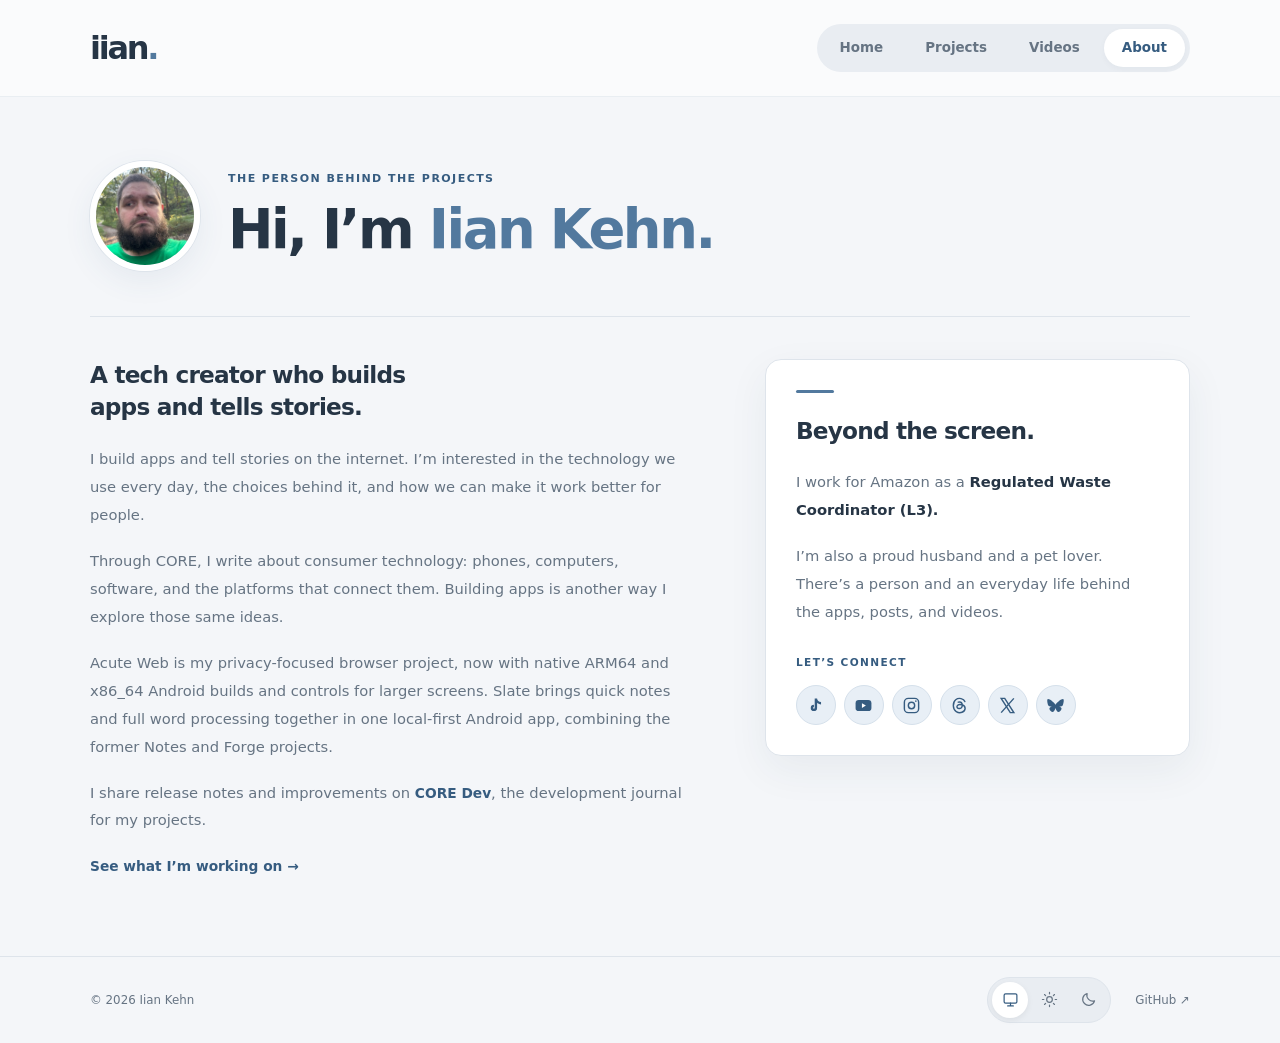
==== commit 39cfebe6: "Update project hub for unified Slate, Acute Web 1.1, and CORE Dev" ====
--- a/about.html
+++ b/about.html
@@ -1,2 +1,2 @@
 <!DOCTYPE html>
-<html lang="en"><head><meta charset="UTF-8"><meta name="viewport" content="width=device-width,initial-scale=1"><title>About — Iian Kehn</title><meta name="description" content="Iian Kehn is a tech creator, app builder, storyteller, pet lover, proud husband, and Regulated Waste Coordinator (L3) at Amazon."><meta name="theme-color" content="#f4f6f9"><link rel="canonical" href="https://www.iiankehn.com/about.html"><meta property="og:title" content="About — Iian Kehn"><meta property="og:image" content="https://www.iiankehn.com/assets/iian-kehn.jpg"><link rel="icon" href="assets/favicon.svg"><script src="assets/theme.js"></script><link rel="stylesheet" href="assets/site.css"></head><body><a class="skip" href="#main">Skip to content</a><header class="site-header"><div class="shell header-inner"><a class="brand" href="index.html">iian<span>.</span></a><nav aria-label="Primary"><a href="index.html">Home</a><a href="projects.html">Projects</a><a href="videos.html">Videos</a><a href="about.html" aria-current="page">About</a></nav></div></header><main class="shell" id="main"><header class="about-heading"><img class="avatar small" src="assets/iian-kehn.jpg" width="160" height="160" alt="Iian Kehn" fetchpriority="high"><div><p class="overline">The person behind the projects</p><h1>Hi, I’m <span>Iian Kehn.</span></h1></div></header><div class="about-content"><section><h2>A tech creator who builds<br>apps and tells stories.</h2><p>I build apps and tell stories on the internet. I’m interested in the technology we use every day, the choices behind it, and how we can make it work better for people.</p><p>Through CORE, I write about consumer technology: phones, computers, software, and the platforms that connect them. Building apps is another way I explore those same ideas.</p><p>Acute Web is my privacy-focused browser project. Slate R1 is a local-first app for notes and documents, while Slate R2 is a separate word processor designed for richer writing and larger screens.</p><a class="text-link" href="projects.html">See what I’m working on <span aria-hidden="true">→</span></a></section><aside class="personal-note"><span class="note-rule"></span><h2>Beyond the screen.</h2><p>I work for Amazon as a <strong>Regulated Waste Coordinator (L3).</strong></p><p>I’m also a proud husband and a pet lover. There’s a person and an everyday life behind the apps, posts, and videos.</p><p class="overline">Let’s connect</p><div class="social-buttons" aria-label="Social profiles"><a class="social-button" href="https://www.tiktok.com/@iiankehn" aria-label="TikTok" title="TikTok"><svg viewBox="0 0 24 24" aria-hidden="true"><path d="M14 3v12a4 4 0 1 1-4-4v3a1 1 0 1 0 1 1V3h3c.4 2.7 2 4.3 5 4.6v3c-2-.1-3.7-.8-5-2"/></svg></a><a class="social-button" href="https://www.youtube.com/@iiankehn" aria-label="YouTube" title="YouTube"><svg viewBox="0 0 24 24" aria-hidden="true"><rect x="2" y="5" width="20" height="14" rx="4"/><path d="m10 9 5 3-5 3Z" fill="var(--surface)" stroke="none"/></svg></a><a class="social-button" href="https://www.instagram.com/iianakehn/" aria-label="Instagram" title="Instagram"><svg viewBox="0 0 24 24" aria-hidden="true"><rect x="3" y="3" width="18" height="18" rx="5" fill="none" stroke="currentColor" stroke-width="1.8"/><circle cx="12" cy="12" r="4" fill="none" stroke="currentColor" stroke-width="1.8"/><circle cx="17.5" cy="6.5" r="1"/></svg></a><a class="social-button" href="https://www.threads.com/@iianakehn" aria-label="Threads" title="Threads"><svg viewBox="0 0 24 24" aria-hidden="true"><path d="M18.8 7c-1.3-3.8-7.7-5.4-11.6-2.3C3 8 3.2 16.8 7.9 19.7c4.5 2.8 11.2.9 11.2-4.2 0-4.9-8.4-6.2-10.1-2.9-1.8 3.5 6.2 5.4 6.5-.5.2-3.2-1.4-5.3-5.1-4.3" fill="none" stroke="currentColor" stroke-width="1.8" stroke-linecap="round"/></svg></a><a class="social-button" href="https://x.com/iiankehn" aria-label="X" title="X"><svg viewBox="0 0 24 24" aria-hidden="true"><path d="M4 3h4.5L20 21h-4.5Z" fill="none" stroke="currentColor" stroke-width="1.8"/><path d="m20 3-16 18" fill="none" stroke="currentColor" stroke-width="1.8"/></svg></a><a class="social-button" href="https://bsky.app/profile/iiankehn.bsky.social" aria-label="Bluesky" title="Bluesky"><svg viewBox="0 0 24 24" aria-hidden="true"><path d="M12 11C9 7 4 3 2 4c-1 1 0 6 1 8 1 1 3 2 6 1-5 1-6 3-3 6 3 3 5-1 6-4 1 3 3 7 6 4 3-3 2-5-3-6 3 1 5 0 6-1 1-2 2-7 1-8-2-1-7 3-10 7Z"/></svg></a></div></aside></div></main><footer class="site-footer"><div class="shell footer-inner"><span>© 2026 Iian Kehn</span><div class="theme-controls" role="group" aria-label="Appearance" hidden><button type="button" data-theme-choice="system" aria-label="Use system theme" title="Use system theme" aria-pressed="true"><svg viewBox="0 0 24 24" aria-hidden="true"><rect x="3" y="4" width="18" height="13" rx="2"/><path d="M8 21h8m-4-4v4"/></svg></button><button type="button" data-theme-choice="light" aria-label="Use light theme" title="Use light theme" aria-pressed="false"><svg viewBox="0 0 24 24" aria-hidden="true"><circle cx="12" cy="12" r="4"/><path d="M12 2v2m0 16v2M2 12h2m16 0h2M5 5l1.5 1.5m11 11L19 19M5 19l1.5-1.5m11-11L19 5"/></svg></button><button type="button" data-theme-choice="dark" aria-label="Use dark theme" title="Use dark theme" aria-pressed="false"><svg viewBox="0 0 24 24" aria-hidden="true"><path d="M20.5 14A8.5 8.5 0 0 1 10 3.5 8.5 8.5 0 1 0 20.5 14Z"/></svg></button></div><a href="https://github.com/iiankehn">GitHub <span aria-hidden="true">↗</span></a></div></footer></body></html>+<html lang="en"><head><meta charset="UTF-8"><meta name="viewport" content="width=device-width,initial-scale=1"><title>About — Iian Kehn</title><meta name="description" content="Iian Kehn is a tech creator, app builder, storyteller, pet lover, proud husband, and Regulated Waste Coordinator (L3) at Amazon."><meta name="theme-color" content="#f4f6f9"><link rel="canonical" href="https://www.iiankehn.com/about.html"><meta property="og:title" content="About — Iian Kehn"><meta property="og:image" content="https://www.iiankehn.com/assets/iian-kehn.jpg"><link rel="icon" href="assets/favicon.svg"><script src="assets/theme.js"></script><link rel="stylesheet" href="assets/site.css"></head><body><a class="skip" href="#main">Skip to content</a><header class="site-header"><div class="shell header-inner"><a class="brand" href="index.html">iian<span>.</span></a><nav aria-label="Primary"><a href="index.html">Home</a><a href="projects.html">Projects</a><a href="videos.html">Videos</a><a href="about.html" aria-current="page">About</a></nav></div></header><main class="shell" id="main"><header class="about-heading"><img class="avatar small" src="assets/iian-kehn.jpg" width="160" height="160" alt="Iian Kehn" fetchpriority="high"><div><p class="overline">The person behind the projects</p><h1>Hi, I’m <span>Iian Kehn.</span></h1></div></header><div class="about-content"><section><h2>A tech creator who builds<br>apps and tells stories.</h2><p>I build apps and tell stories on the internet. I’m interested in the technology we use every day, the choices behind it, and how we can make it work better for people.</p><p>Through CORE, I write about consumer technology: phones, computers, software, and the platforms that connect them. Building apps is another way I explore those same ideas.</p><p>Acute Web is my privacy-focused browser project, now with native ARM64 and x86_64 Android builds and controls for larger screens. Slate brings quick notes and full word processing together in one local-first Android app, combining the former Notes and Forge projects.</p><p>I share release notes and improvements on <a class="text-link" href="https://dev.iiankehn.com/">CORE Dev</a>, the development journal for my projects.</p><a class="text-link" href="projects.html">See what I’m working on <span aria-hidden="true">→</span></a></section><aside class="personal-note"><span class="note-rule"></span><h2>Beyond the screen.</h2><p>I work for Amazon as a <strong>Regulated Waste Coordinator (L3).</strong></p><p>I’m also a proud husband and a pet lover. There’s a person and an everyday life behind the apps, posts, and videos.</p><p class="overline">Let’s connect</p><div class="social-buttons" aria-label="Social profiles"><a class="social-button" href="https://www.tiktok.com/@iiankehn" aria-label="TikTok" title="TikTok"><svg viewBox="0 0 24 24" aria-hidden="true"><path d="M14 3v12a4 4 0 1 1-4-4v3a1 1 0 1 0 1 1V3h3c.4 2.7 2 4.3 5 4.6v3c-2-.1-3.7-.8-5-2"/></svg></a><a class="social-button" href="https://www.youtube.com/@iiankehn" aria-label="YouTube" title="YouTube"><svg viewBox="0 0 24 24" aria-hidden="true"><rect x="2" y="5" width="20" height="14" rx="4"/><path d="m10 9 5 3-5 3Z" fill="var(--surface)" stroke="none"/></svg></a><a class="social-button" href="https://www.instagram.com/iianakehn/" aria-label="Instagram" title="Instagram"><svg viewBox="0 0 24 24" aria-hidden="true"><rect x="3" y="3" width="18" height="18" rx="5" fill="none" stroke="currentColor" stroke-width="1.8"/><circle cx="12" cy="12" r="4" fill="none" stroke="currentColor" stroke-width="1.8"/><circle cx="17.5" cy="6.5" r="1"/></svg></a><a class="social-button" href="https://www.threads.com/@iianakehn" aria-label="Threads" title="Threads"><svg viewBox="0 0 24 24" aria-hidden="true"><path d="M18.8 7c-1.3-3.8-7.7-5.4-11.6-2.3C3 8 3.2 16.8 7.9 19.7c4.5 2.8 11.2.9 11.2-4.2 0-4.9-8.4-6.2-10.1-2.9-1.8 3.5 6.2 5.4 6.5-.5.2-3.2-1.4-5.3-5.1-4.3" fill="none" stroke="currentColor" stroke-width="1.8" stroke-linecap="round"/></svg></a><a class="social-button" href="https://x.com/iiankehn" aria-label="X" title="X"><svg viewBox="0 0 24 24" aria-hidden="true"><path d="M4 3h4.5L20 21h-4.5Z" fill="none" stroke="currentColor" stroke-width="1.8"/><path d="m20 3-16 18" fill="none" stroke="currentColor" stroke-width="1.8"/></svg></a><a class="social-button" href="https://bsky.app/profile/iiankehn.bsky.social" aria-label="Bluesky" title="Bluesky"><svg viewBox="0 0 24 24" aria-hidden="true"><path d="M12 11C9 7 4 3 2 4c-1 1 0 6 1 8 1 1 3 2 6 1-5 1-6 3-3 6 3 3 5-1 6-4 1 3 3 7 6 4 3-3 2-5-3-6 3 1 5 0 6-1 1-2 2-7 1-8-2-1-7 3-10 7Z"/></svg></a></div></aside></div></main><footer class="site-footer"><div class="shell footer-inner"><span>© 2026 Iian Kehn</span><div class="theme-controls" role="group" aria-label="Appearance" hidden><button type="button" data-theme-choice="system" aria-label="Use system theme" title="Use system theme" aria-pressed="true"><svg viewBox="0 0 24 24" aria-hidden="true"><rect x="3" y="4" width="18" height="13" rx="2"/><path d="M8 21h8m-4-4v4"/></svg></button><button type="button" data-theme-choice="light" aria-label="Use light theme" title="Use light theme" aria-pressed="false"><svg viewBox="0 0 24 24" aria-hidden="true"><circle cx="12" cy="12" r="4"/><path d="M12 2v2m0 16v2M2 12h2m16 0h2M5 5l1.5 1.5m11 11L19 19M5 19l1.5-1.5m11-11L19 5"/></svg></button><button type="button" data-theme-choice="dark" aria-label="Use dark theme" title="Use dark theme" aria-pressed="false"><svg viewBox="0 0 24 24" aria-hidden="true"><path d="M20.5 14A8.5 8.5 0 0 1 10 3.5 8.5 8.5 0 1 0 20.5 14Z"/></svg></button></div><a href="https://github.com/iiankehn">GitHub <span aria-hidden="true">↗</span></a></div></footer></body></html>
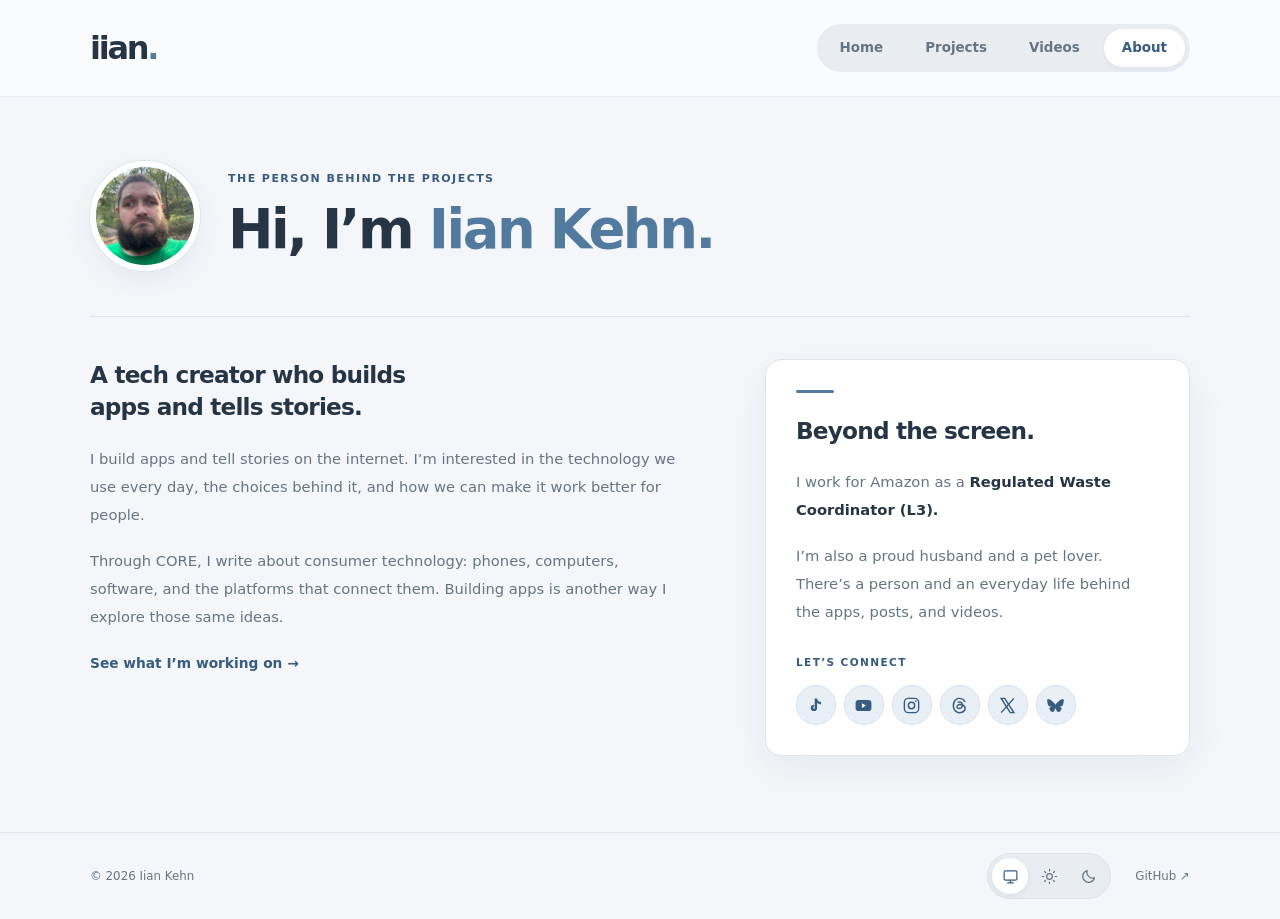
==== commit bc508901: "Remove project overview and CORE Dev paragraphs from About page" ====
--- a/about.html
+++ b/about.html
@@ -1,2 +1,2 @@
 <!DOCTYPE html>
-<html lang="en"><head><meta charset="UTF-8"><meta name="viewport" content="width=device-width,initial-scale=1"><title>About — Iian Kehn</title><meta name="description" content="Iian Kehn is a tech creator, app builder, storyteller, pet lover, proud husband, and Regulated Waste Coordinator (L3) at Amazon."><meta name="theme-color" content="#f4f6f9"><link rel="canonical" href="https://www.iiankehn.com/about.html"><meta property="og:title" content="About — Iian Kehn"><meta property="og:image" content="https://www.iiankehn.com/assets/iian-kehn.jpg"><link rel="icon" href="assets/favicon.svg"><script src="assets/theme.js"></script><link rel="stylesheet" href="assets/site.css"></head><body><a class="skip" href="#main">Skip to content</a><header class="site-header"><div class="shell header-inner"><a class="brand" href="index.html">iian<span>.</span></a><nav aria-label="Primary"><a href="index.html">Home</a><a href="projects.html">Projects</a><a href="videos.html">Videos</a><a href="about.html" aria-current="page">About</a></nav></div></header><main class="shell" id="main"><header class="about-heading"><img class="avatar small" src="assets/iian-kehn.jpg" width="160" height="160" alt="Iian Kehn" fetchpriority="high"><div><p class="overline">The person behind the projects</p><h1>Hi, I’m <span>Iian Kehn.</span></h1></div></header><div class="about-content"><section><h2>A tech creator who builds<br>apps and tells stories.</h2><p>I build apps and tell stories on the internet. I’m interested in the technology we use every day, the choices behind it, and how we can make it work better for people.</p><p>Through CORE, I write about consumer technology: phones, computers, software, and the platforms that connect them. Building apps is another way I explore those same ideas.</p><p>Acute Web is my privacy-focused browser project, now with native ARM64 and x86_64 Android builds and controls for larger screens. Slate brings quick notes and full word processing together in one local-first Android app, combining the former Notes and Forge projects.</p><p>I share release notes and improvements on <a class="text-link" href="https://dev.iiankehn.com/">CORE Dev</a>, the development journal for my projects.</p><a class="text-link" href="projects.html">See what I’m working on <span aria-hidden="true">→</span></a></section><aside class="personal-note"><span class="note-rule"></span><h2>Beyond the screen.</h2><p>I work for Amazon as a <strong>Regulated Waste Coordinator (L3).</strong></p><p>I’m also a proud husband and a pet lover. There’s a person and an everyday life behind the apps, posts, and videos.</p><p class="overline">Let’s connect</p><div class="social-buttons" aria-label="Social profiles"><a class="social-button" href="https://www.tiktok.com/@iiankehn" aria-label="TikTok" title="TikTok"><svg viewBox="0 0 24 24" aria-hidden="true"><path d="M14 3v12a4 4 0 1 1-4-4v3a1 1 0 1 0 1 1V3h3c.4 2.7 2 4.3 5 4.6v3c-2-.1-3.7-.8-5-2"/></svg></a><a class="social-button" href="https://www.youtube.com/@iiankehn" aria-label="YouTube" title="YouTube"><svg viewBox="0 0 24 24" aria-hidden="true"><rect x="2" y="5" width="20" height="14" rx="4"/><path d="m10 9 5 3-5 3Z" fill="var(--surface)" stroke="none"/></svg></a><a class="social-button" href="https://www.instagram.com/iianakehn/" aria-label="Instagram" title="Instagram"><svg viewBox="0 0 24 24" aria-hidden="true"><rect x="3" y="3" width="18" height="18" rx="5" fill="none" stroke="currentColor" stroke-width="1.8"/><circle cx="12" cy="12" r="4" fill="none" stroke="currentColor" stroke-width="1.8"/><circle cx="17.5" cy="6.5" r="1"/></svg></a><a class="social-button" href="https://www.threads.com/@iianakehn" aria-label="Threads" title="Threads"><svg viewBox="0 0 24 24" aria-hidden="true"><path d="M18.8 7c-1.3-3.8-7.7-5.4-11.6-2.3C3 8 3.2 16.8 7.9 19.7c4.5 2.8 11.2.9 11.2-4.2 0-4.9-8.4-6.2-10.1-2.9-1.8 3.5 6.2 5.4 6.5-.5.2-3.2-1.4-5.3-5.1-4.3" fill="none" stroke="currentColor" stroke-width="1.8" stroke-linecap="round"/></svg></a><a class="social-button" href="https://x.com/iiankehn" aria-label="X" title="X"><svg viewBox="0 0 24 24" aria-hidden="true"><path d="M4 3h4.5L20 21h-4.5Z" fill="none" stroke="currentColor" stroke-width="1.8"/><path d="m20 3-16 18" fill="none" stroke="currentColor" stroke-width="1.8"/></svg></a><a class="social-button" href="https://bsky.app/profile/iiankehn.bsky.social" aria-label="Bluesky" title="Bluesky"><svg viewBox="0 0 24 24" aria-hidden="true"><path d="M12 11C9 7 4 3 2 4c-1 1 0 6 1 8 1 1 3 2 6 1-5 1-6 3-3 6 3 3 5-1 6-4 1 3 3 7 6 4 3-3 2-5-3-6 3 1 5 0 6-1 1-2 2-7 1-8-2-1-7 3-10 7Z"/></svg></a></div></aside></div></main><footer class="site-footer"><div class="shell footer-inner"><span>© 2026 Iian Kehn</span><div class="theme-controls" role="group" aria-label="Appearance" hidden><button type="button" data-theme-choice="system" aria-label="Use system theme" title="Use system theme" aria-pressed="true"><svg viewBox="0 0 24 24" aria-hidden="true"><rect x="3" y="4" width="18" height="13" rx="2"/><path d="M8 21h8m-4-4v4"/></svg></button><button type="button" data-theme-choice="light" aria-label="Use light theme" title="Use light theme" aria-pressed="false"><svg viewBox="0 0 24 24" aria-hidden="true"><circle cx="12" cy="12" r="4"/><path d="M12 2v2m0 16v2M2 12h2m16 0h2M5 5l1.5 1.5m11 11L19 19M5 19l1.5-1.5m11-11L19 5"/></svg></button><button type="button" data-theme-choice="dark" aria-label="Use dark theme" title="Use dark theme" aria-pressed="false"><svg viewBox="0 0 24 24" aria-hidden="true"><path d="M20.5 14A8.5 8.5 0 0 1 10 3.5 8.5 8.5 0 1 0 20.5 14Z"/></svg></button></div><a href="https://github.com/iiankehn">GitHub <span aria-hidden="true">↗</span></a></div></footer></body></html>+<html lang="en"><head><meta charset="UTF-8"><meta name="viewport" content="width=device-width,initial-scale=1"><title>About — Iian Kehn</title><meta name="description" content="Iian Kehn is a tech creator, app builder, storyteller, pet lover, proud husband, and Regulated Waste Coordinator (L3) at Amazon."><meta name="theme-color" content="#f4f6f9"><link rel="canonical" href="https://www.iiankehn.com/about.html"><meta property="og:title" content="About — Iian Kehn"><meta property="og:image" content="https://www.iiankehn.com/assets/iian-kehn.jpg"><link rel="icon" href="assets/favicon.svg"><script src="assets/theme.js"></script><link rel="stylesheet" href="assets/site.css"></head><body><a class="skip" href="#main">Skip to content</a><header class="site-header"><div class="shell header-inner"><a class="brand" href="index.html">iian<span>.</span></a><nav aria-label="Primary"><a href="index.html">Home</a><a href="projects.html">Projects</a><a href="videos.html">Videos</a><a href="about.html" aria-current="page">About</a></nav></div></header><main class="shell" id="main"><header class="about-heading"><img class="avatar small" src="assets/iian-kehn.jpg" width="160" height="160" alt="Iian Kehn" fetchpriority="high"><div><p class="overline">The person behind the projects</p><h1>Hi, I’m <span>Iian Kehn.</span></h1></div></header><div class="about-content"><section><h2>A tech creator who builds<br>apps and tells stories.</h2><p>I build apps and tell stories on the internet. I’m interested in the technology we use every day, the choices behind it, and how we can make it work better for people.</p><p>Through CORE, I write about consumer technology: phones, computers, software, and the platforms that connect them. Building apps is another way I explore those same ideas.</p><a class="text-link" href="projects.html">See what I’m working on <span aria-hidden="true">→</span></a></section><aside class="personal-note"><span class="note-rule"></span><h2>Beyond the screen.</h2><p>I work for Amazon as a <strong>Regulated Waste Coordinator (L3).</strong></p><p>I’m also a proud husband and a pet lover. There’s a person and an everyday life behind the apps, posts, and videos.</p><p class="overline">Let’s connect</p><div class="social-buttons" aria-label="Social profiles"><a class="social-button" href="https://www.tiktok.com/@iiankehn" aria-label="TikTok" title="TikTok"><svg viewBox="0 0 24 24" aria-hidden="true"><path d="M14 3v12a4 4 0 1 1-4-4v3a1 1 0 1 0 1 1V3h3c.4 2.7 2 4.3 5 4.6v3c-2-.1-3.7-.8-5-2"/></svg></a><a class="social-button" href="https://www.youtube.com/@iiankehn" aria-label="YouTube" title="YouTube"><svg viewBox="0 0 24 24" aria-hidden="true"><rect x="2" y="5" width="20" height="14" rx="4"/><path d="m10 9 5 3-5 3Z" fill="var(--surface)" stroke="none"/></svg></a><a class="social-button" href="https://www.instagram.com/iianakehn/" aria-label="Instagram" title="Instagram"><svg viewBox="0 0 24 24" aria-hidden="true"><rect x="3" y="3" width="18" height="18" rx="5" fill="none" stroke="currentColor" stroke-width="1.8"/><circle cx="12" cy="12" r="4" fill="none" stroke="currentColor" stroke-width="1.8"/><circle cx="17.5" cy="6.5" r="1"/></svg></a><a class="social-button" href="https://www.threads.com/@iianakehn" aria-label="Threads" title="Threads"><svg viewBox="0 0 24 24" aria-hidden="true"><path d="M18.8 7c-1.3-3.8-7.7-5.4-11.6-2.3C3 8 3.2 16.8 7.9 19.7c4.5 2.8 11.2.9 11.2-4.2 0-4.9-8.4-6.2-10.1-2.9-1.8 3.5 6.2 5.4 6.5-.5.2-3.2-1.4-5.3-5.1-4.3" fill="none" stroke="currentColor" stroke-width="1.8" stroke-linecap="round"/></svg></a><a class="social-button" href="https://x.com/iiankehn" aria-label="X" title="X"><svg viewBox="0 0 24 24" aria-hidden="true"><path d="M4 3h4.5L20 21h-4.5Z" fill="none" stroke="currentColor" stroke-width="1.8"/><path d="m20 3-16 18" fill="none" stroke="currentColor" stroke-width="1.8"/></svg></a><a class="social-button" href="https://bsky.app/profile/iiankehn.bsky.social" aria-label="Bluesky" title="Bluesky"><svg viewBox="0 0 24 24" aria-hidden="true"><path d="M12 11C9 7 4 3 2 4c-1 1 0 6 1 8 1 1 3 2 6 1-5 1-6 3-3 6 3 3 5-1 6-4 1 3 3 7 6 4 3-3 2-5-3-6 3 1 5 0 6-1 1-2 2-7 1-8-2-1-7 3-10 7Z"/></svg></a></div></aside></div></main><footer class="site-footer"><div class="shell footer-inner"><span>© 2026 Iian Kehn</span><div class="theme-controls" role="group" aria-label="Appearance" hidden><button type="button" data-theme-choice="system" aria-label="Use system theme" title="Use system theme" aria-pressed="true"><svg viewBox="0 0 24 24" aria-hidden="true"><rect x="3" y="4" width="18" height="13" rx="2"/><path d="M8 21h8m-4-4v4"/></svg></button><button type="button" data-theme-choice="light" aria-label="Use light theme" title="Use light theme" aria-pressed="false"><svg viewBox="0 0 24 24" aria-hidden="true"><circle cx="12" cy="12" r="4"/><path d="M12 2v2m0 16v2M2 12h2m16 0h2M5 5l1.5 1.5m11 11L19 19M5 19l1.5-1.5m11-11L19 5"/></svg></button><button type="button" data-theme-choice="dark" aria-label="Use dark theme" title="Use dark theme" aria-pressed="false"><svg viewBox="0 0 24 24" aria-hidden="true"><path d="M20.5 14A8.5 8.5 0 0 1 10 3.5 8.5 8.5 0 1 0 20.5 14Z"/></svg></button></div><a href="https://github.com/iiankehn">GitHub <span aria-hidden="true">↗</span></a></div></footer></body></html>
--- a/assets/site.css
+++ b/assets/site.css
@@ -8,3 +8,5 @@
 :root[data-theme="dark"]{color-scheme:dark;--bg:#141b24;--surface:#1d2733;--text:#e8edf3;--muted:#a5b2c1;--line:#344252;--blue:#95b4d4;--blue-deep:#a7c4e2;--tint:#293b4e;--shadow:0 14px 40px #00000020;--header:#1b2531cc;--nav:#263342;--nav-hover:#344252;--chip:#293544;--edge:#3a4e63;--video-start:#1d2733;--video-end:#263b50;--social-hover:#3b5066}
 @media(prefers-color-scheme:dark){:root:not([data-theme]){color-scheme:dark;--bg:#141b24;--surface:#1d2733;--text:#e8edf3;--muted:#a5b2c1;--line:#344252;--blue:#95b4d4;--blue-deep:#a7c4e2;--tint:#293b4e;--shadow:0 14px 40px #00000020;--header:#1b2531cc;--nav:#263342;--nav-hover:#344252;--chip:#293544;--edge:#3a4e63;--video-start:#1d2733;--video-end:#263b50;--social-hover:#3b5066}}
 .theme-controls{display:flex;align-items:center;gap:3px;padding:4px;background:var(--nav);border:1px solid var(--line);border-radius:30px;margin-left:auto}.theme-controls button{display:grid;place-items:center;width:36px;height:36px;border:0;background:transparent;color:var(--muted);border-radius:50%;cursor:pointer}.theme-controls button:hover{color:var(--text);background:var(--nav-hover)}.theme-controls button[aria-pressed="true"]{background:var(--surface);color:var(--blue-deep);box-shadow:0 2px 6px #00000010}.theme-controls svg{width:17px;height:17px;fill:none;stroke:currentColor;stroke-width:1.7;stroke-linecap:round;stroke-linejoin:round}.footer-inner{gap:24px}:root[data-theme="dark"] .button{background:#43698e;border-color:#52799e;color:#fff}:root[data-theme="dark"] .cover-play{background:#1d2733ee}:root[data-theme="dark"] .site-header{border-color:var(--line)}@media(prefers-color-scheme:dark){:root:not([data-theme]) .button{background:#43698e;border-color:#52799e;color:#fff}}@media(max-width:640px){.footer-inner{gap:12px;flex-wrap:wrap;padding-block:15px}.theme-controls button{width:34px;height:34px}}
+
+.project-icon.app-icon{width:64px;height:64px;padding:0;border:0;background:transparent;overflow:hidden;border-radius:14px}.project-icon.app-icon img{display:block;width:100%;height:100%;object-fit:contain}
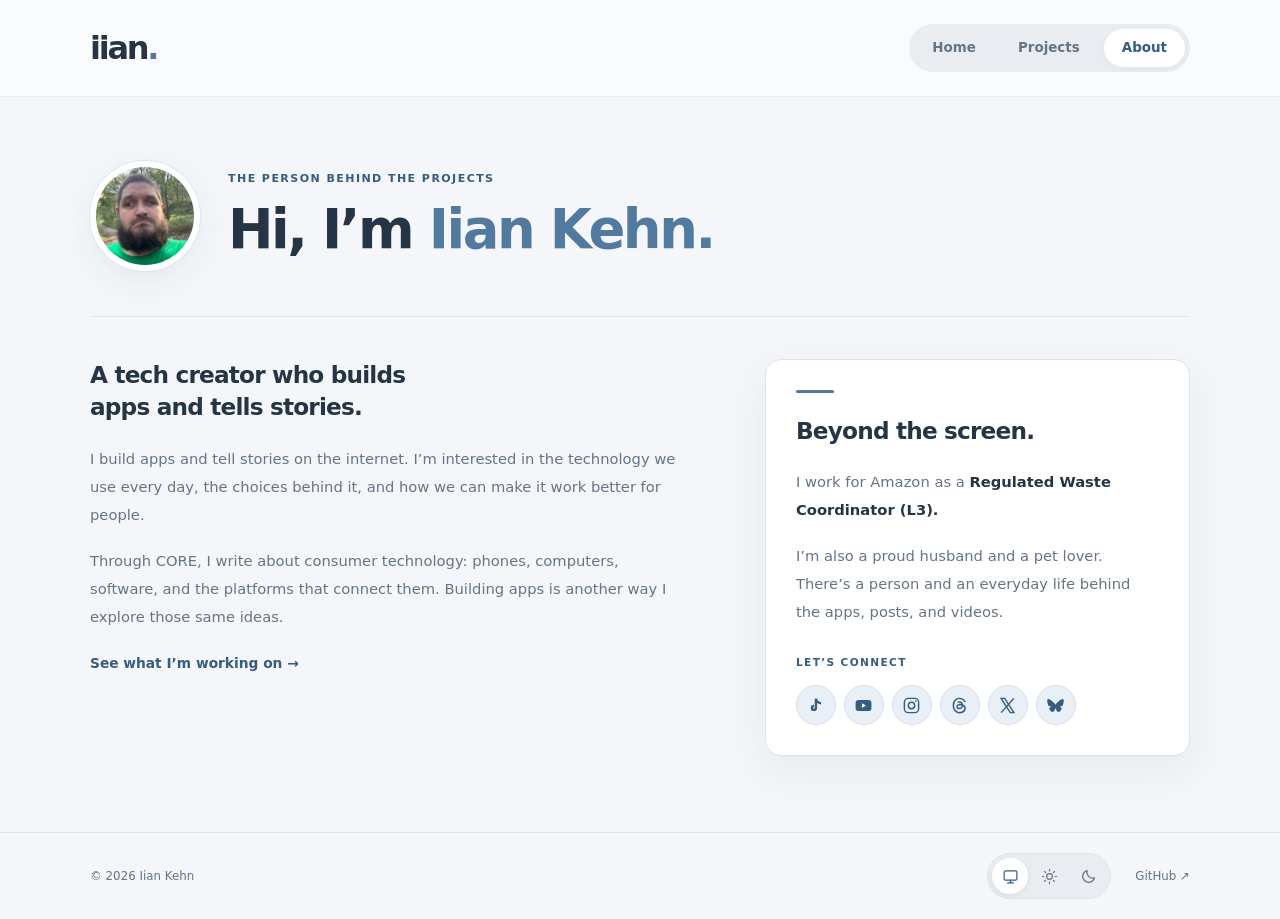
==== commit 51b6ed48: "Remove Videos page and gallery; retain direct social profile links" ====
--- a/about.html
+++ b/about.html
@@ -1,2 +1,2 @@
 <!DOCTYPE html>
-<html lang="en"><head><meta charset="UTF-8"><meta name="viewport" content="width=device-width,initial-scale=1"><title>About — Iian Kehn</title><meta name="description" content="Iian Kehn is a tech creator, app builder, storyteller, pet lover, proud husband, and Regulated Waste Coordinator (L3) at Amazon."><meta name="theme-color" content="#f4f6f9"><link rel="canonical" href="https://www.iiankehn.com/about.html"><meta property="og:title" content="About — Iian Kehn"><meta property="og:image" content="https://www.iiankehn.com/assets/iian-kehn.jpg"><link rel="icon" href="assets/favicon.svg"><script src="assets/theme.js"></script><link rel="stylesheet" href="assets/site.css"></head><body><a class="skip" href="#main">Skip to content</a><header class="site-header"><div class="shell header-inner"><a class="brand" href="index.html">iian<span>.</span></a><nav aria-label="Primary"><a href="index.html">Home</a><a href="projects.html">Projects</a><a href="videos.html">Videos</a><a href="about.html" aria-current="page">About</a></nav></div></header><main class="shell" id="main"><header class="about-heading"><img class="avatar small" src="assets/iian-kehn.jpg" width="160" height="160" alt="Iian Kehn" fetchpriority="high"><div><p class="overline">The person behind the projects</p><h1>Hi, I’m <span>Iian Kehn.</span></h1></div></header><div class="about-content"><section><h2>A tech creator who builds<br>apps and tells stories.</h2><p>I build apps and tell stories on the internet. I’m interested in the technology we use every day, the choices behind it, and how we can make it work better for people.</p><p>Through CORE, I write about consumer technology: phones, computers, software, and the platforms that connect them. Building apps is another way I explore those same ideas.</p><a class="text-link" href="projects.html">See what I’m working on <span aria-hidden="true">→</span></a></section><aside class="personal-note"><span class="note-rule"></span><h2>Beyond the screen.</h2><p>I work for Amazon as a <strong>Regulated Waste Coordinator (L3).</strong></p><p>I’m also a proud husband and a pet lover. There’s a person and an everyday life behind the apps, posts, and videos.</p><p class="overline">Let’s connect</p><div class="social-buttons" aria-label="Social profiles"><a class="social-button" href="https://www.tiktok.com/@iiankehn" aria-label="TikTok" title="TikTok"><svg viewBox="0 0 24 24" aria-hidden="true"><path d="M14 3v12a4 4 0 1 1-4-4v3a1 1 0 1 0 1 1V3h3c.4 2.7 2 4.3 5 4.6v3c-2-.1-3.7-.8-5-2"/></svg></a><a class="social-button" href="https://www.youtube.com/@iiankehn" aria-label="YouTube" title="YouTube"><svg viewBox="0 0 24 24" aria-hidden="true"><rect x="2" y="5" width="20" height="14" rx="4"/><path d="m10 9 5 3-5 3Z" fill="var(--surface)" stroke="none"/></svg></a><a class="social-button" href="https://www.instagram.com/iianakehn/" aria-label="Instagram" title="Instagram"><svg viewBox="0 0 24 24" aria-hidden="true"><rect x="3" y="3" width="18" height="18" rx="5" fill="none" stroke="currentColor" stroke-width="1.8"/><circle cx="12" cy="12" r="4" fill="none" stroke="currentColor" stroke-width="1.8"/><circle cx="17.5" cy="6.5" r="1"/></svg></a><a class="social-button" href="https://www.threads.com/@iianakehn" aria-label="Threads" title="Threads"><svg viewBox="0 0 24 24" aria-hidden="true"><path d="M18.8 7c-1.3-3.8-7.7-5.4-11.6-2.3C3 8 3.2 16.8 7.9 19.7c4.5 2.8 11.2.9 11.2-4.2 0-4.9-8.4-6.2-10.1-2.9-1.8 3.5 6.2 5.4 6.5-.5.2-3.2-1.4-5.3-5.1-4.3" fill="none" stroke="currentColor" stroke-width="1.8" stroke-linecap="round"/></svg></a><a class="social-button" href="https://x.com/iiankehn" aria-label="X" title="X"><svg viewBox="0 0 24 24" aria-hidden="true"><path d="M4 3h4.5L20 21h-4.5Z" fill="none" stroke="currentColor" stroke-width="1.8"/><path d="m20 3-16 18" fill="none" stroke="currentColor" stroke-width="1.8"/></svg></a><a class="social-button" href="https://bsky.app/profile/iiankehn.bsky.social" aria-label="Bluesky" title="Bluesky"><svg viewBox="0 0 24 24" aria-hidden="true"><path d="M12 11C9 7 4 3 2 4c-1 1 0 6 1 8 1 1 3 2 6 1-5 1-6 3-3 6 3 3 5-1 6-4 1 3 3 7 6 4 3-3 2-5-3-6 3 1 5 0 6-1 1-2 2-7 1-8-2-1-7 3-10 7Z"/></svg></a></div></aside></div></main><footer class="site-footer"><div class="shell footer-inner"><span>© 2026 Iian Kehn</span><div class="theme-controls" role="group" aria-label="Appearance" hidden><button type="button" data-theme-choice="system" aria-label="Use system theme" title="Use system theme" aria-pressed="true"><svg viewBox="0 0 24 24" aria-hidden="true"><rect x="3" y="4" width="18" height="13" rx="2"/><path d="M8 21h8m-4-4v4"/></svg></button><button type="button" data-theme-choice="light" aria-label="Use light theme" title="Use light theme" aria-pressed="false"><svg viewBox="0 0 24 24" aria-hidden="true"><circle cx="12" cy="12" r="4"/><path d="M12 2v2m0 16v2M2 12h2m16 0h2M5 5l1.5 1.5m11 11L19 19M5 19l1.5-1.5m11-11L19 5"/></svg></button><button type="button" data-theme-choice="dark" aria-label="Use dark theme" title="Use dark theme" aria-pressed="false"><svg viewBox="0 0 24 24" aria-hidden="true"><path d="M20.5 14A8.5 8.5 0 0 1 10 3.5 8.5 8.5 0 1 0 20.5 14Z"/></svg></button></div><a href="https://github.com/iiankehn">GitHub <span aria-hidden="true">↗</span></a></div></footer></body></html>+<html lang="en"><head><meta charset="UTF-8"><meta name="viewport" content="width=device-width,initial-scale=1"><title>About — Iian Kehn</title><meta name="description" content="Iian Kehn is a tech creator, app builder, storyteller, pet lover, proud husband, and Regulated Waste Coordinator (L3) at Amazon."><meta name="theme-color" content="#f4f6f9"><link rel="canonical" href="https://www.iiankehn.com/about.html"><meta property="og:title" content="About — Iian Kehn"><meta property="og:image" content="https://www.iiankehn.com/assets/iian-kehn.jpg"><link rel="icon" href="assets/favicon.svg"><script src="assets/theme.js"></script><link rel="stylesheet" href="assets/site.css"></head><body><a class="skip" href="#main">Skip to content</a><header class="site-header"><div class="shell header-inner"><a class="brand" href="index.html">iian<span>.</span></a><nav aria-label="Primary"><a href="index.html">Home</a><a href="projects.html">Projects</a><a href="about.html" aria-current="page">About</a></nav></div></header><main class="shell" id="main"><header class="about-heading"><img class="avatar small" src="assets/iian-kehn.jpg" width="160" height="160" alt="Iian Kehn" fetchpriority="high"><div><p class="overline">The person behind the projects</p><h1>Hi, I’m <span>Iian Kehn.</span></h1></div></header><div class="about-content"><section><h2>A tech creator who builds<br>apps and tells stories.</h2><p>I build apps and tell stories on the internet. I’m interested in the technology we use every day, the choices behind it, and how we can make it work better for people.</p><p>Through CORE, I write about consumer technology: phones, computers, software, and the platforms that connect them. Building apps is another way I explore those same ideas.</p><a class="text-link" href="projects.html">See what I’m working on <span aria-hidden="true">→</span></a></section><aside class="personal-note"><span class="note-rule"></span><h2>Beyond the screen.</h2><p>I work for Amazon as a <strong>Regulated Waste Coordinator (L3).</strong></p><p>I’m also a proud husband and a pet lover. There’s a person and an everyday life behind the apps, posts, and videos.</p><p class="overline">Let’s connect</p><div class="social-buttons" aria-label="Social profiles"><a class="social-button" href="https://www.tiktok.com/@iiankehn" aria-label="TikTok" title="TikTok"><svg viewBox="0 0 24 24" aria-hidden="true"><path d="M14 3v12a4 4 0 1 1-4-4v3a1 1 0 1 0 1 1V3h3c.4 2.7 2 4.3 5 4.6v3c-2-.1-3.7-.8-5-2"/></svg></a><a class="social-button" href="https://www.youtube.com/@iiankehn" aria-label="YouTube" title="YouTube"><svg viewBox="0 0 24 24" aria-hidden="true"><rect x="2" y="5" width="20" height="14" rx="4"/><path d="m10 9 5 3-5 3Z" fill="var(--surface)" stroke="none"/></svg></a><a class="social-button" href="https://www.instagram.com/iianakehn/" aria-label="Instagram" title="Instagram"><svg viewBox="0 0 24 24" aria-hidden="true"><rect x="3" y="3" width="18" height="18" rx="5" fill="none" stroke="currentColor" stroke-width="1.8"/><circle cx="12" cy="12" r="4" fill="none" stroke="currentColor" stroke-width="1.8"/><circle cx="17.5" cy="6.5" r="1"/></svg></a><a class="social-button" href="https://www.threads.com/@iianakehn" aria-label="Threads" title="Threads"><svg viewBox="0 0 24 24" aria-hidden="true"><path d="M18.8 7c-1.3-3.8-7.7-5.4-11.6-2.3C3 8 3.2 16.8 7.9 19.7c4.5 2.8 11.2.9 11.2-4.2 0-4.9-8.4-6.2-10.1-2.9-1.8 3.5 6.2 5.4 6.5-.5.2-3.2-1.4-5.3-5.1-4.3" fill="none" stroke="currentColor" stroke-width="1.8" stroke-linecap="round"/></svg></a><a class="social-button" href="https://x.com/iiankehn" aria-label="X" title="X"><svg viewBox="0 0 24 24" aria-hidden="true"><path d="M4 3h4.5L20 21h-4.5Z" fill="none" stroke="currentColor" stroke-width="1.8"/><path d="m20 3-16 18" fill="none" stroke="currentColor" stroke-width="1.8"/></svg></a><a class="social-button" href="https://bsky.app/profile/iiankehn.bsky.social" aria-label="Bluesky" title="Bluesky"><svg viewBox="0 0 24 24" aria-hidden="true"><path d="M12 11C9 7 4 3 2 4c-1 1 0 6 1 8 1 1 3 2 6 1-5 1-6 3-3 6 3 3 5-1 6-4 1 3 3 7 6 4 3-3 2-5-3-6 3 1 5 0 6-1 1-2 2-7 1-8-2-1-7 3-10 7Z"/></svg></a></div></aside></div></main><footer class="site-footer"><div class="shell footer-inner"><span>© 2026 Iian Kehn</span><div class="theme-controls" role="group" aria-label="Appearance" hidden><button type="button" data-theme-choice="system" aria-label="Use system theme" title="Use system theme" aria-pressed="true"><svg viewBox="0 0 24 24" aria-hidden="true"><rect x="3" y="4" width="18" height="13" rx="2"/><path d="M8 21h8m-4-4v4"/></svg></button><button type="button" data-theme-choice="light" aria-label="Use light theme" title="Use light theme" aria-pressed="false"><svg viewBox="0 0 24 24" aria-hidden="true"><circle cx="12" cy="12" r="4"/><path d="M12 2v2m0 16v2M2 12h2m16 0h2M5 5l1.5 1.5m11 11L19 19M5 19l1.5-1.5m11-11L19 5"/></svg></button><button type="button" data-theme-choice="dark" aria-label="Use dark theme" title="Use dark theme" aria-pressed="false"><svg viewBox="0 0 24 24" aria-hidden="true"><path d="M20.5 14A8.5 8.5 0 0 1 10 3.5 8.5 8.5 0 1 0 20.5 14Z"/></svg></button></div><a href="https://github.com/iiankehn">GitHub <span aria-hidden="true">↗</span></a></div></footer></body></html>
--- a/assets/site.css
+++ b/assets/site.css
@@ -1,5 +1,5 @@
 :root{color-scheme:light;--bg:#f4f6f9;--surface:#fff;--text:#263545;--muted:#667483;--line:#dee4eb;--blue:#52799e;--blue-deep:#365c80;--tint:#e8eff6;--shadow:0 14px 40px #263b5410;--header:#ffffff99;--nav:#e9edf2;--nav-hover:#ffffff88;--chip:#f0f3f6;--edge:#d5e0eb;--video-start:#fff;--video-end:#e9f0f7;--social-hover:#d7e4f0}
-*{box-sizing:border-box}body{margin:0;background:var(--bg);color:var(--text);font-family:ui-sans-serif,system-ui,-apple-system,BlinkMacSystemFont,"Segoe UI",sans-serif;line-height:1.7;-webkit-font-smoothing:antialiased}a{color:inherit;text-underline-offset:5px}button{font:inherit}a:focus-visible,button:focus-visible{outline:3px solid var(--blue);outline-offset:5px}a,button{-webkit-tap-highlight-color:transparent}.shell{width:min(1100px,calc(100% - 64px));margin-inline:auto}.skip{position:absolute;left:16px;top:-100px;background:var(--surface);padding:12px;z-index:10}.skip:focus{top:16px}.site-header{background:var(--header);border-bottom:1px solid #dee4eb90}.header-inner{min-height:96px;display:flex;align-items:center;justify-content:space-between;gap:24px}.brand{font-size:2rem;font-weight:800;text-decoration:none;letter-spacing:-.07em;line-height:1}.brand span{color:var(--blue)}.header-inner nav{display:flex;gap:6px;padding:5px;background:var(--nav);border-radius:50px}.header-inner nav a{font-size:.84rem;font-weight:600;text-decoration:none;padding:8px 18px;border-radius:50px;color:var(--muted);transition:background .2s,color .2s}.header-inner nav a[aria-current=page]{background:var(--surface);color:var(--blue-deep);box-shadow:0 2px 6px #263b540a}.header-inner nav a:hover{color:var(--blue-deep);background:var(--nav-hover)}main{min-height:calc(100vh - 184px);padding-bottom:76px}.home-intro{position:relative;padding:66px 0 60px;overflow:hidden}.intro-top{display:flex;align-items:center;gap:24px;margin-bottom:24px}.avatar{width:140px;height:140px;object-fit:cover;object-position:50% 39%;border-radius:50%;border:6px solid var(--surface);box-shadow:0 0 0 1px var(--line),0 10px 30px #365c8014;display:block;flex-shrink:0}.avatar.small{width:110px;height:110px}.overline{color:var(--blue-deep);text-transform:uppercase;letter-spacing:.13em;font-size:.69rem;font-weight:750;margin:0 0 15px}.intro-top .overline{margin:0}.home-intro h1{font-size:clamp(2.8rem,6vw,4.6rem);font-weight:700;line-height:1.1;letter-spacing:-.055em;margin:0 0 16px;position:relative;z-index:1}h1 span{color:var(--blue)}.home-statement{font-size:clamp(1.5rem,3vw,2.25rem);letter-spacing:-.025em;line-height:1.4;font-weight:450;margin:0 0 22px;position:relative;z-index:1}.work-line{font-size:.9rem;color:var(--muted);margin:0;max-width:650px;position:relative;z-index:1}.work-line strong{font-weight:550}.home-actions{display:flex;align-items:center;gap:30px;margin-top:30px;position:relative;z-index:1}.button{display:inline-flex;justify-content:center;align-items:center;gap:28px;text-decoration:none;padding:12px 19px;background:var(--blue-deep);color:white;border:1px solid var(--blue-deep);border-radius:10px;font-size:.86rem;font-weight:650;transition:transform .2s,box-shadow .2s;box-shadow:0 5px 14px #365c8014}.button:hover{transform:translateY(-2px);box-shadow:0 8px 20px #365c8026}.text-link{color:var(--blue-deep);font-size:.86rem;font-weight:600;text-decoration:none}.text-link:hover{text-decoration:underline}.hero-detail{position:absolute;width:350px;height:350px;right:-60px;top:85px;opacity:.55;transform:rotate(-28deg);pointer-events:none}.hero-detail span{position:absolute;border-radius:50%;border:1px solid #a7bbcf70;inset:0;background:linear-gradient(135deg,#e3ebf430,#a7bbcf24)}.hero-detail span:nth-child(2){inset:45px;background:none}.hero-detail span:nth-child(3){inset:95px;background:#c0d0e218}.explore-links{display:grid;grid-template-columns:repeat(3,1fr);gap:16px}.explore-links>a{display:flex;align-items:center;gap:16px;padding:23px 20px;background:var(--surface);border:1px solid var(--line);border-radius:14px;text-decoration:none;box-shadow:0 3px 12px #263b5404;transition:transform .2s,border-color .2s}.explore-links>a:hover{transform:translateY(-3px);border-color:#a7bbcf}.link-number{align-self:start;color:#91a6bb;font-size:.68rem;font-weight:650;margin-top:3px}.explore-links h2{font-size:1rem;margin:0;font-weight:700}.explore-links p{font-size:.74rem;color:var(--muted);margin:3px 0 0;line-height:1.5}.arrow{margin-left:auto;color:var(--blue);font-size:1.2rem}.site-footer{border-top:1px solid var(--line);font-size:.74rem;color:var(--muted)}.footer-inner{display:flex;align-items:center;justify-content:space-between;min-height:86px;gap:20px}.footer-inner a{text-decoration:none}.page-heading{padding:62px 0 38px}.page-heading h1,.about-heading h1{font-size:clamp(2.4rem,5vw,3.4rem);line-height:1.15;font-weight:650;letter-spacing:-.045em;margin:0 0 17px}.page-heading>p:last-child{color:var(--muted);font-size:.95rem;margin:0}.projects{display:grid;grid-template-columns:repeat(2,minmax(0,1fr));gap:22px}.project{display:flex;flex-direction:column;min-height:310px;padding:30px;background:var(--surface);border:1px solid var(--line);border-radius:16px;box-shadow:var(--shadow);position:relative;overflow:hidden}.project:before{content:'';position:absolute;inset:0 0 auto;height:3px;background:linear-gradient(90deg,#52799e,#b9cadd)}.project-top{display:flex;justify-content:space-between;align-items:center;gap:12px}.project-icon{width:46px;height:46px;background:var(--tint);color:var(--blue-deep);border:1px solid var(--edge);border-radius:12px;display:grid;place-items:center;font-weight:750;font-size:1rem}.tag{color:var(--muted);font-size:.68rem;background:var(--chip);padding:4px 9px;border-radius:6px}.project h3{font-size:1.7rem;letter-spacing:-.04em;margin:23px 0 9px;font-weight:650;line-height:1.25}.project p{color:var(--muted);font-size:.88rem;line-height:1.7;margin:0 0 24px;max-width:460px}.project-link{margin-top:auto;display:flex;align-items:center;justify-content:space-between;padding-top:17px;border-top:1px solid var(--line);text-decoration:none;font-size:.81rem;color:var(--blue-deep);font-weight:600}.project-link:hover{text-decoration:underline}.about-heading{display:flex;align-items:center;gap:28px;padding:64px 0 45px}.about-heading h1{margin:0}.about-heading .overline{margin-bottom:10px}.about-content{display:grid;grid-template-columns:1.4fr 1fr;gap:80px;border-top:1px solid var(--line);padding-top:42px}.about-content h2{font-size:1.45rem;line-height:1.4;letter-spacing:-.035em;margin:0 0 21px;font-weight:650}.about-content p{font-size:.92rem;color:var(--muted);line-height:1.9;margin:0 0 18px}.about-content strong{font-weight:600;color:var(--text)}.personal-note{background:var(--surface);border:1px solid var(--line);border-radius:16px;padding:30px;box-shadow:var(--shadow);align-self:start}.note-rule{display:block;width:38px;height:3px;background:var(--blue);margin:0 0 22px;border-radius:3px}.personal-note .overline{margin:28px 0 14px;font-size:.66rem;color:var(--blue-deep);line-height:1.6}.social-buttons{display:flex;flex-wrap:wrap;gap:8px}.social-button{width:40px;height:40px;display:grid;place-items:center;background:var(--tint);color:var(--blue-deep);border:1px solid var(--edge);border-radius:50%;transition:transform .2s,background .2s}.social-button svg{width:19px;height:19px;fill:currentColor}.social-button:hover{background:var(--social-hover);transform:translateY(-3px)}.video-grid{display:grid;grid-template-columns:repeat(3,minmax(0,1fr));gap:25px}.video-grid:empty{display:none}.video-card{background:var(--surface);border:1px solid var(--line);border-radius:16px;padding:12px 12px 20px;overflow:hidden;box-shadow:var(--shadow)}.video-cover{aspect-ratio:3/4;display:block;position:relative;background:var(--tint);border-radius:10px;overflow:hidden}.video-cover img{width:100%;height:100%;object-fit:cover;display:block}.cover-play{position:absolute;left:50%;top:50%;transform:translate(-50%,-50%);width:52px;height:52px;display:grid;place-items:center;background:#fffE;color:var(--blue-deep);border-radius:50%;font-size:1rem}.video-card h2{font-size:1.05rem;line-height:1.45;margin:17px 7px 9px}.video-card h2 a{text-decoration:none}.original-link{font-size:.74rem;margin:0 7px;color:var(--blue-deep);text-decoration:none}.video-empty{background:linear-gradient(135deg,var(--video-start),var(--video-end));border:1px solid var(--edge);border-radius:20px;text-align:center;padding:55px 28px;box-shadow:var(--shadow)}.play-symbol{width:60px;height:60px;margin:0 auto 22px;display:grid;place-items:center;background:var(--surface);border:1px solid var(--line);border-radius:50%;color:var(--blue);box-shadow:0 8px 24px #52799e10}.video-empty h2{font-size:1.4rem;letter-spacing:-.03em;font-weight:600;margin:0 0 12px}.video-empty p{font-size:.9rem;color:var(--muted);margin:0 0 26px}.video-bottom{display:flex;justify-content:space-between;align-items:center;gap:20px;padding:28px 0;margin-top:26px;border-top:1px solid var(--line);font-size:.85rem;color:var(--muted)}.video-bottom p{margin:0}.video-bottom>div{display:flex;gap:26px}.watch-layout{padding-top:42px}.watch-layout h1{font-size:2rem;line-height:1.3;letter-spacing:-.04em;margin:26px 0}.watch-player{width:min(420px,100%);aspect-ratio:9/16;background:var(--tint);border-radius:16px;overflow:hidden;border:1px solid var(--line);margin:0 0 24px;box-shadow:var(--shadow)}.watch-player iframe{width:100%;height:100%;border:0}[hidden]{display:none!important}
+*{box-sizing:border-box}body{margin:0;background:var(--bg);color:var(--text);font-family:ui-sans-serif,system-ui,-apple-system,BlinkMacSystemFont,"Segoe UI",sans-serif;line-height:1.7;-webkit-font-smoothing:antialiased}a{color:inherit;text-underline-offset:5px}button{font:inherit}a:focus-visible,button:focus-visible{outline:3px solid var(--blue);outline-offset:5px}a,button{-webkit-tap-highlight-color:transparent}.shell{width:min(1100px,calc(100% - 64px));margin-inline:auto}.skip{position:absolute;left:16px;top:-100px;background:var(--surface);padding:12px;z-index:10}.skip:focus{top:16px}.site-header{background:var(--header);border-bottom:1px solid #dee4eb90}.header-inner{min-height:96px;display:flex;align-items:center;justify-content:space-between;gap:24px}.brand{font-size:2rem;font-weight:800;text-decoration:none;letter-spacing:-.07em;line-height:1}.brand span{color:var(--blue)}.header-inner nav{display:flex;gap:6px;padding:5px;background:var(--nav);border-radius:50px}.header-inner nav a{font-size:.84rem;font-weight:600;text-decoration:none;padding:8px 18px;border-radius:50px;color:var(--muted);transition:background .2s,color .2s}.header-inner nav a[aria-current=page]{background:var(--surface);color:var(--blue-deep);box-shadow:0 2px 6px #263b540a}.header-inner nav a:hover{color:var(--blue-deep);background:var(--nav-hover)}main{min-height:calc(100vh - 184px);padding-bottom:76px}.home-intro{position:relative;padding:66px 0 60px;overflow:hidden}.intro-top{display:flex;align-items:center;gap:24px;margin-bottom:24px}.avatar{width:140px;height:140px;object-fit:cover;object-position:50% 39%;border-radius:50%;border:6px solid var(--surface);box-shadow:0 0 0 1px var(--line),0 10px 30px #365c8014;display:block;flex-shrink:0}.avatar.small{width:110px;height:110px}.overline{color:var(--blue-deep);text-transform:uppercase;letter-spacing:.13em;font-size:.69rem;font-weight:750;margin:0 0 15px}.intro-top .overline{margin:0}.home-intro h1{font-size:clamp(2.8rem,6vw,4.6rem);font-weight:700;line-height:1.1;letter-spacing:-.055em;margin:0 0 16px;position:relative;z-index:1}h1 span{color:var(--blue)}.home-statement{font-size:clamp(1.5rem,3vw,2.25rem);letter-spacing:-.025em;line-height:1.4;font-weight:450;margin:0 0 22px;position:relative;z-index:1}.work-line{font-size:.9rem;color:var(--muted);margin:0;max-width:650px;position:relative;z-index:1}.work-line strong{font-weight:550}.home-actions{display:flex;align-items:center;gap:30px;margin-top:30px;position:relative;z-index:1}.button{display:inline-flex;justify-content:center;align-items:center;gap:28px;text-decoration:none;padding:12px 19px;background:var(--blue-deep);color:white;border:1px solid var(--blue-deep);border-radius:10px;font-size:.86rem;font-weight:650;transition:transform .2s,box-shadow .2s;box-shadow:0 5px 14px #365c8014}.button:hover{transform:translateY(-2px);box-shadow:0 8px 20px #365c8026}.text-link{color:var(--blue-deep);font-size:.86rem;font-weight:600;text-decoration:none}.text-link:hover{text-decoration:underline}.hero-detail{position:absolute;width:350px;height:350px;right:-60px;top:85px;opacity:.55;transform:rotate(-28deg);pointer-events:none}.hero-detail span{position:absolute;border-radius:50%;border:1px solid #a7bbcf70;inset:0;background:linear-gradient(135deg,#e3ebf430,#a7bbcf24)}.hero-detail span:nth-child(2){inset:45px;background:none}.hero-detail span:nth-child(3){inset:95px;background:#c0d0e218}.explore-links{display:grid;grid-template-columns:repeat(2,1fr);gap:16px}.explore-links>a{display:flex;align-items:center;gap:16px;padding:23px 20px;background:var(--surface);border:1px solid var(--line);border-radius:14px;text-decoration:none;box-shadow:0 3px 12px #263b5404;transition:transform .2s,border-color .2s}.explore-links>a:hover{transform:translateY(-3px);border-color:#a7bbcf}.link-number{align-self:start;color:#91a6bb;font-size:.68rem;font-weight:650;margin-top:3px}.explore-links h2{font-size:1rem;margin:0;font-weight:700}.explore-links p{font-size:.74rem;color:var(--muted);margin:3px 0 0;line-height:1.5}.arrow{margin-left:auto;color:var(--blue);font-size:1.2rem}.site-footer{border-top:1px solid var(--line);font-size:.74rem;color:var(--muted)}.footer-inner{display:flex;align-items:center;justify-content:space-between;min-height:86px;gap:20px}.footer-inner a{text-decoration:none}.page-heading{padding:62px 0 38px}.page-heading h1,.about-heading h1{font-size:clamp(2.4rem,5vw,3.4rem);line-height:1.15;font-weight:650;letter-spacing:-.045em;margin:0 0 17px}.page-heading>p:last-child{color:var(--muted);font-size:.95rem;margin:0}.projects{display:grid;grid-template-columns:repeat(2,minmax(0,1fr));gap:22px}.project{display:flex;flex-direction:column;min-height:310px;padding:30px;background:var(--surface);border:1px solid var(--line);border-radius:16px;box-shadow:var(--shadow);position:relative;overflow:hidden}.project:before{content:'';position:absolute;inset:0 0 auto;height:3px;background:linear-gradient(90deg,#52799e,#b9cadd)}.project-top{display:flex;justify-content:space-between;align-items:center;gap:12px}.project-icon{width:46px;height:46px;background:var(--tint);color:var(--blue-deep);border:1px solid var(--edge);border-radius:12px;display:grid;place-items:center;font-weight:750;font-size:1rem}.tag{color:var(--muted);font-size:.68rem;background:var(--chip);padding:4px 9px;border-radius:6px}.project h3{font-size:1.7rem;letter-spacing:-.04em;margin:23px 0 9px;font-weight:650;line-height:1.25}.project p{color:var(--muted);font-size:.88rem;line-height:1.7;margin:0 0 24px;max-width:460px}.project-link{margin-top:auto;display:flex;align-items:center;justify-content:space-between;padding-top:17px;border-top:1px solid var(--line);text-decoration:none;font-size:.81rem;color:var(--blue-deep);font-weight:600}.project-link:hover{text-decoration:underline}.about-heading{display:flex;align-items:center;gap:28px;padding:64px 0 45px}.about-heading h1{margin:0}.about-heading .overline{margin-bottom:10px}.about-content{display:grid;grid-template-columns:1.4fr 1fr;gap:80px;border-top:1px solid var(--line);padding-top:42px}.about-content h2{font-size:1.45rem;line-height:1.4;letter-spacing:-.035em;margin:0 0 21px;font-weight:650}.about-content p{font-size:.92rem;color:var(--muted);line-height:1.9;margin:0 0 18px}.about-content strong{font-weight:600;color:var(--text)}.personal-note{background:var(--surface);border:1px solid var(--line);border-radius:16px;padding:30px;box-shadow:var(--shadow);align-self:start}.note-rule{display:block;width:38px;height:3px;background:var(--blue);margin:0 0 22px;border-radius:3px}.personal-note .overline{margin:28px 0 14px;font-size:.66rem;color:var(--blue-deep);line-height:1.6}.social-buttons{display:flex;flex-wrap:wrap;gap:8px}.social-button{width:40px;height:40px;display:grid;place-items:center;background:var(--tint);color:var(--blue-deep);border:1px solid var(--edge);border-radius:50%;transition:transform .2s,background .2s}.social-button svg{width:19px;height:19px;fill:currentColor}.social-button:hover{background:var(--social-hover);transform:translateY(-3px)}.video-grid{display:grid;grid-template-columns:repeat(3,minmax(0,1fr));gap:25px}.video-grid:empty{display:none}.video-card{background:var(--surface);border:1px solid var(--line);border-radius:16px;padding:12px 12px 20px;overflow:hidden;box-shadow:var(--shadow)}.video-cover{aspect-ratio:3/4;display:block;position:relative;background:var(--tint);border-radius:10px;overflow:hidden}.video-cover img{width:100%;height:100%;object-fit:cover;display:block}.cover-play{position:absolute;left:50%;top:50%;transform:translate(-50%,-50%);width:52px;height:52px;display:grid;place-items:center;background:#fffE;color:var(--blue-deep);border-radius:50%;font-size:1rem}.video-card h2{font-size:1.05rem;line-height:1.45;margin:17px 7px 9px}.video-card h2 a{text-decoration:none}.original-link{font-size:.74rem;margin:0 7px;color:var(--blue-deep);text-decoration:none}.video-empty{background:linear-gradient(135deg,var(--video-start),var(--video-end));border:1px solid var(--edge);border-radius:20px;text-align:center;padding:55px 28px;box-shadow:var(--shadow)}.play-symbol{width:60px;height:60px;margin:0 auto 22px;display:grid;place-items:center;background:var(--surface);border:1px solid var(--line);border-radius:50%;color:var(--blue);box-shadow:0 8px 24px #52799e10}.video-empty h2{font-size:1.4rem;letter-spacing:-.03em;font-weight:600;margin:0 0 12px}.video-empty p{font-size:.9rem;color:var(--muted);margin:0 0 26px}.video-bottom{display:flex;justify-content:space-between;align-items:center;gap:20px;padding:28px 0;margin-top:26px;border-top:1px solid var(--line);font-size:.85rem;color:var(--muted)}.video-bottom p{margin:0}.video-bottom>div{display:flex;gap:26px}.watch-layout{padding-top:42px}.watch-layout h1{font-size:2rem;line-height:1.3;letter-spacing:-.04em;margin:26px 0}.watch-player{width:min(420px,100%);aspect-ratio:9/16;background:var(--tint);border-radius:16px;overflow:hidden;border:1px solid var(--line);margin:0 0 24px;box-shadow:var(--shadow)}.watch-player iframe{width:100%;height:100%;border:0}[hidden]{display:none!important}
 @media(max-width:900px){.hero-detail{right:-160px;opacity:.4}.about-content{gap:35px}.explore-links>a{gap:10px;padding:20px 14px}.explore-links p{font-size:.7rem}}
 @media(max-width:640px){.shell{width:calc(100% - 40px)}.header-inner{min-height:84px;gap:16px}.brand{font-size:1.7rem}.header-inner nav{gap:0;padding:4px}.header-inner nav a{padding:7px 10px;font-size:.74rem}.home-intro{padding:40px 0}.intro-top{flex-direction:column;align-items:start;gap:24px;margin-bottom:24px}.avatar{width:112px;height:112px;border-width:5px}.avatar.small{width:88px;height:88px}.home-intro h1{font-size:3rem}.home-statement{font-size:1.55rem}.work-line{font-size:.82rem;max-width:330px}.home-actions{gap:21px;flex-wrap:wrap;margin-top:26px}.button{font-size:.8rem;padding:11px 16px;gap:16px}.text-link{font-size:.79rem}.hero-detail{width:220px;height:220px;right:-90px;top:20px;opacity:.4}.hero-detail span:nth-child(2){inset:30px}.hero-detail span:nth-child(3){inset:60px}.explore-links{grid-template-columns:1fr;gap:10px}.explore-links>a{padding:18px;gap:18px}.explore-links p{font-size:.75rem}.projects{grid-template-columns:1fr;gap:18px}.project{padding:25px}.page-heading{padding:42px 0 30px}.page-heading h1{font-size:2.6rem}.about-heading{padding:40px 0 30px;gap:20px;align-items:start;flex-direction:column}.about-heading h1{font-size:2.5rem}.about-content{grid-template-columns:1fr;gap:32px;padding-top:30px}.about-content h2{font-size:1.35rem}.about-content p{font-size:.88rem}.personal-note{padding:26px}.video-grid{grid-template-columns:repeat(2,minmax(0,1fr));gap:12px}.video-card{padding:8px 8px 16px}.video-card h2{font-size:.88rem}.video-empty{padding:40px 20px}.video-bottom{flex-direction:column;align-items:start;gap:12px}.watch-layout h1{font-size:1.6rem}main{padding-bottom:45px}.footer-inner{min-height:76px}}
 @media(max-width:370px){.header-inner{flex-wrap:wrap;padding:18px 0;gap:18px}.header-inner nav{width:100%;justify-content:space-between}.video-grid{grid-template-columns:1fr}}
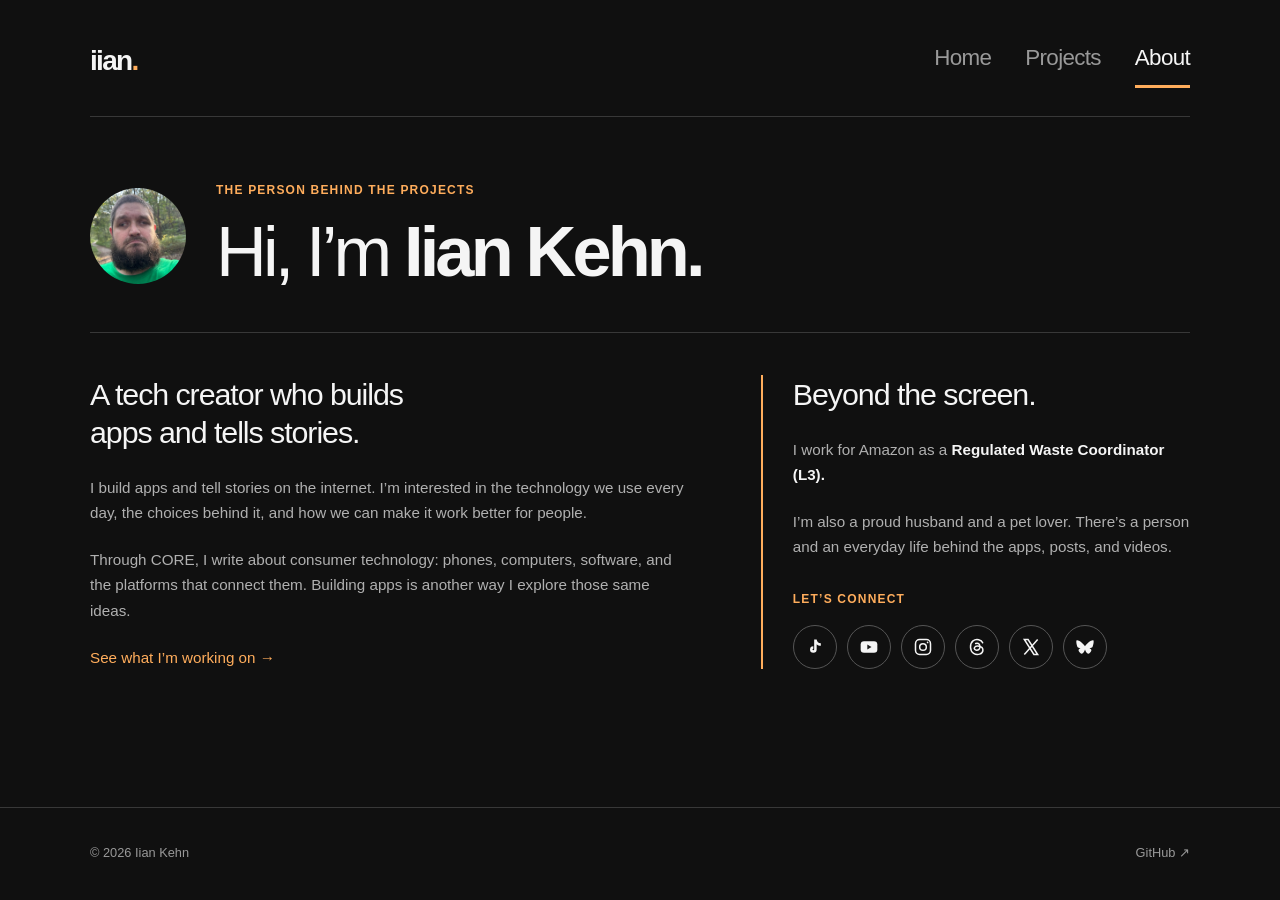
==== commit 0bb57759: "Rebuild site with modern Metro layout and dark-only appearance" ====
--- a/about.html
+++ b/about.html
@@ -1,2 +1,2 @@
 <!DOCTYPE html>
-<html lang="en"><head><meta charset="UTF-8"><meta name="viewport" content="width=device-width,initial-scale=1"><title>About — Iian Kehn</title><meta name="description" content="Iian Kehn is a tech creator, app builder, storyteller, pet lover, proud husband, and Regulated Waste Coordinator (L3) at Amazon."><meta name="theme-color" content="#f4f6f9"><link rel="canonical" href="https://www.iiankehn.com/about.html"><meta property="og:title" content="About — Iian Kehn"><meta property="og:image" content="https://www.iiankehn.com/assets/iian-kehn.jpg"><link rel="icon" href="assets/favicon.svg"><script src="assets/theme.js"></script><link rel="stylesheet" href="assets/site.css"></head><body><a class="skip" href="#main">Skip to content</a><header class="site-header"><div class="shell header-inner"><a class="brand" href="index.html">iian<span>.</span></a><nav aria-label="Primary"><a href="index.html">Home</a><a href="projects.html">Projects</a><a href="about.html" aria-current="page">About</a></nav></div></header><main class="shell" id="main"><header class="about-heading"><img class="avatar small" src="assets/iian-kehn.jpg" width="160" height="160" alt="Iian Kehn" fetchpriority="high"><div><p class="overline">The person behind the projects</p><h1>Hi, I’m <span>Iian Kehn.</span></h1></div></header><div class="about-content"><section><h2>A tech creator who builds<br>apps and tells stories.</h2><p>I build apps and tell stories on the internet. I’m interested in the technology we use every day, the choices behind it, and how we can make it work better for people.</p><p>Through CORE, I write about consumer technology: phones, computers, software, and the platforms that connect them. Building apps is another way I explore those same ideas.</p><a class="text-link" href="projects.html">See what I’m working on <span aria-hidden="true">→</span></a></section><aside class="personal-note"><span class="note-rule"></span><h2>Beyond the screen.</h2><p>I work for Amazon as a <strong>Regulated Waste Coordinator (L3).</strong></p><p>I’m also a proud husband and a pet lover. There’s a person and an everyday life behind the apps, posts, and videos.</p><p class="overline">Let’s connect</p><div class="social-buttons" aria-label="Social profiles"><a class="social-button" href="https://www.tiktok.com/@iiankehn" aria-label="TikTok" title="TikTok"><svg viewBox="0 0 24 24" aria-hidden="true"><path d="M14 3v12a4 4 0 1 1-4-4v3a1 1 0 1 0 1 1V3h3c.4 2.7 2 4.3 5 4.6v3c-2-.1-3.7-.8-5-2"/></svg></a><a class="social-button" href="https://www.youtube.com/@iiankehn" aria-label="YouTube" title="YouTube"><svg viewBox="0 0 24 24" aria-hidden="true"><rect x="2" y="5" width="20" height="14" rx="4"/><path d="m10 9 5 3-5 3Z" fill="var(--surface)" stroke="none"/></svg></a><a class="social-button" href="https://www.instagram.com/iianakehn/" aria-label="Instagram" title="Instagram"><svg viewBox="0 0 24 24" aria-hidden="true"><rect x="3" y="3" width="18" height="18" rx="5" fill="none" stroke="currentColor" stroke-width="1.8"/><circle cx="12" cy="12" r="4" fill="none" stroke="currentColor" stroke-width="1.8"/><circle cx="17.5" cy="6.5" r="1"/></svg></a><a class="social-button" href="https://www.threads.com/@iianakehn" aria-label="Threads" title="Threads"><svg viewBox="0 0 24 24" aria-hidden="true"><path d="M18.8 7c-1.3-3.8-7.7-5.4-11.6-2.3C3 8 3.2 16.8 7.9 19.7c4.5 2.8 11.2.9 11.2-4.2 0-4.9-8.4-6.2-10.1-2.9-1.8 3.5 6.2 5.4 6.5-.5.2-3.2-1.4-5.3-5.1-4.3" fill="none" stroke="currentColor" stroke-width="1.8" stroke-linecap="round"/></svg></a><a class="social-button" href="https://x.com/iiankehn" aria-label="X" title="X"><svg viewBox="0 0 24 24" aria-hidden="true"><path d="M4 3h4.5L20 21h-4.5Z" fill="none" stroke="currentColor" stroke-width="1.8"/><path d="m20 3-16 18" fill="none" stroke="currentColor" stroke-width="1.8"/></svg></a><a class="social-button" href="https://bsky.app/profile/iiankehn.bsky.social" aria-label="Bluesky" title="Bluesky"><svg viewBox="0 0 24 24" aria-hidden="true"><path d="M12 11C9 7 4 3 2 4c-1 1 0 6 1 8 1 1 3 2 6 1-5 1-6 3-3 6 3 3 5-1 6-4 1 3 3 7 6 4 3-3 2-5-3-6 3 1 5 0 6-1 1-2 2-7 1-8-2-1-7 3-10 7Z"/></svg></a></div></aside></div></main><footer class="site-footer"><div class="shell footer-inner"><span>© 2026 Iian Kehn</span><div class="theme-controls" role="group" aria-label="Appearance" hidden><button type="button" data-theme-choice="system" aria-label="Use system theme" title="Use system theme" aria-pressed="true"><svg viewBox="0 0 24 24" aria-hidden="true"><rect x="3" y="4" width="18" height="13" rx="2"/><path d="M8 21h8m-4-4v4"/></svg></button><button type="button" data-theme-choice="light" aria-label="Use light theme" title="Use light theme" aria-pressed="false"><svg viewBox="0 0 24 24" aria-hidden="true"><circle cx="12" cy="12" r="4"/><path d="M12 2v2m0 16v2M2 12h2m16 0h2M5 5l1.5 1.5m11 11L19 19M5 19l1.5-1.5m11-11L19 5"/></svg></button><button type="button" data-theme-choice="dark" aria-label="Use dark theme" title="Use dark theme" aria-pressed="false"><svg viewBox="0 0 24 24" aria-hidden="true"><path d="M20.5 14A8.5 8.5 0 0 1 10 3.5 8.5 8.5 0 1 0 20.5 14Z"/></svg></button></div><a href="https://github.com/iiankehn">GitHub <span aria-hidden="true">↗</span></a></div></footer></body></html>+<html lang="en"><head><meta charset="UTF-8"><meta name="viewport" content="width=device-width,initial-scale=1"><title>About — Iian Kehn</title><meta name="description" content="Iian Kehn is a tech creator, app builder, storyteller, pet lover, proud husband, and Regulated Waste Coordinator (L3) at Amazon."><meta name="theme-color" content="#101010"><meta name="color-scheme" content="dark"><link rel="canonical" href="https://www.iiankehn.com/about.html"><meta property="og:title" content="About — Iian Kehn"><meta property="og:image" content="https://www.iiankehn.com/assets/iian-kehn.jpg"><link rel="icon" href="assets/favicon.svg"><link rel="stylesheet" href="assets/site.css"></head><body><a class="skip" href="#main">Skip to content</a><header class="site-header"><div class="shell header-inner"><a class="brand" href="index.html">iian<span>.</span></a><nav aria-label="Primary"><a href="index.html">Home</a><a href="projects.html">Projects</a><a href="about.html" aria-current="page">About</a></nav></div></header><main class="shell" id="main"><header class="about-heading"><img class="avatar small" src="assets/iian-kehn.jpg" width="160" height="160" alt="Iian Kehn" fetchpriority="high"><div><p class="overline">The person behind the projects</p><h1>Hi, I’m <span>Iian Kehn.</span></h1></div></header><div class="about-content"><section><h2>A tech creator who builds<br>apps and tells stories.</h2><p>I build apps and tell stories on the internet. I’m interested in the technology we use every day, the choices behind it, and how we can make it work better for people.</p><p>Through CORE, I write about consumer technology: phones, computers, software, and the platforms that connect them. Building apps is another way I explore those same ideas.</p><a class="text-link" href="projects.html">See what I’m working on <span aria-hidden="true">→</span></a></section><aside class="personal-note"><span class="note-rule"></span><h2>Beyond the screen.</h2><p>I work for Amazon as a <strong>Regulated Waste Coordinator (L3).</strong></p><p>I’m also a proud husband and a pet lover. There’s a person and an everyday life behind the apps, posts, and videos.</p><p class="overline">Let’s connect</p><div class="social-buttons" aria-label="Social profiles"><a class="social-button" href="https://www.tiktok.com/@iiankehn" aria-label="TikTok" title="TikTok"><svg viewBox="0 0 24 24" aria-hidden="true"><path d="M14 3v12a4 4 0 1 1-4-4v3a1 1 0 1 0 1 1V3h3c.4 2.7 2 4.3 5 4.6v3c-2-.1-3.7-.8-5-2"/></svg></a><a class="social-button" href="https://www.youtube.com/@iiankehn" aria-label="YouTube" title="YouTube"><svg viewBox="0 0 24 24" aria-hidden="true"><rect x="2" y="5" width="20" height="14" rx="4"/><path d="m10 9 5 3-5 3Z" fill="var(--surface)" stroke="none"/></svg></a><a class="social-button" href="https://www.instagram.com/iianakehn/" aria-label="Instagram" title="Instagram"><svg viewBox="0 0 24 24" aria-hidden="true"><rect x="3" y="3" width="18" height="18" rx="5" fill="none" stroke="currentColor" stroke-width="1.8"/><circle cx="12" cy="12" r="4" fill="none" stroke="currentColor" stroke-width="1.8"/><circle cx="17.5" cy="6.5" r="1"/></svg></a><a class="social-button" href="https://www.threads.com/@iianakehn" aria-label="Threads" title="Threads"><svg viewBox="0 0 24 24" aria-hidden="true"><path d="M18.8 7c-1.3-3.8-7.7-5.4-11.6-2.3C3 8 3.2 16.8 7.9 19.7c4.5 2.8 11.2.9 11.2-4.2 0-4.9-8.4-6.2-10.1-2.9-1.8 3.5 6.2 5.4 6.5-.5.2-3.2-1.4-5.3-5.1-4.3" fill="none" stroke="currentColor" stroke-width="1.8" stroke-linecap="round"/></svg></a><a class="social-button" href="https://x.com/iiankehn" aria-label="X" title="X"><svg viewBox="0 0 24 24" aria-hidden="true"><path d="M4 3h4.5L20 21h-4.5Z" fill="none" stroke="currentColor" stroke-width="1.8"/><path d="m20 3-16 18" fill="none" stroke="currentColor" stroke-width="1.8"/></svg></a><a class="social-button" href="https://bsky.app/profile/iiankehn.bsky.social" aria-label="Bluesky" title="Bluesky"><svg viewBox="0 0 24 24" aria-hidden="true"><path d="M12 11C9 7 4 3 2 4c-1 1 0 6 1 8 1 1 3 2 6 1-5 1-6 3-3 6 3 3 5-1 6-4 1 3 3 7 6 4 3-3 2-5-3-6 3 1 5 0 6-1 1-2 2-7 1-8-2-1-7 3-10 7Z"/></svg></a></div></aside></div></main><footer class="site-footer"><div class="shell footer-inner"><span>© 2026 Iian Kehn</span><a href="https://github.com/iiankehn">GitHub <span aria-hidden="true">↗</span></a></div></footer></body></html>
--- a/assets/site.css
+++ b/assets/site.css
@@ -1,12 +1,29 @@
-:root{color-scheme:light;--bg:#f4f6f9;--surface:#fff;--text:#263545;--muted:#667483;--line:#dee4eb;--blue:#52799e;--blue-deep:#365c80;--tint:#e8eff6;--shadow:0 14px 40px #263b5410;--header:#ffffff99;--nav:#e9edf2;--nav-hover:#ffffff88;--chip:#f0f3f6;--edge:#d5e0eb;--video-start:#fff;--video-end:#e9f0f7;--social-hover:#d7e4f0}
-*{box-sizing:border-box}body{margin:0;background:var(--bg);color:var(--text);font-family:ui-sans-serif,system-ui,-apple-system,BlinkMacSystemFont,"Segoe UI",sans-serif;line-height:1.7;-webkit-font-smoothing:antialiased}a{color:inherit;text-underline-offset:5px}button{font:inherit}a:focus-visible,button:focus-visible{outline:3px solid var(--blue);outline-offset:5px}a,button{-webkit-tap-highlight-color:transparent}.shell{width:min(1100px,calc(100% - 64px));margin-inline:auto}.skip{position:absolute;left:16px;top:-100px;background:var(--surface);padding:12px;z-index:10}.skip:focus{top:16px}.site-header{background:var(--header);border-bottom:1px solid #dee4eb90}.header-inner{min-height:96px;display:flex;align-items:center;justify-content:space-between;gap:24px}.brand{font-size:2rem;font-weight:800;text-decoration:none;letter-spacing:-.07em;line-height:1}.brand span{color:var(--blue)}.header-inner nav{display:flex;gap:6px;padding:5px;background:var(--nav);border-radius:50px}.header-inner nav a{font-size:.84rem;font-weight:600;text-decoration:none;padding:8px 18px;border-radius:50px;color:var(--muted);transition:background .2s,color .2s}.header-inner nav a[aria-current=page]{background:var(--surface);color:var(--blue-deep);box-shadow:0 2px 6px #263b540a}.header-inner nav a:hover{color:var(--blue-deep);background:var(--nav-hover)}main{min-height:calc(100vh - 184px);padding-bottom:76px}.home-intro{position:relative;padding:66px 0 60px;overflow:hidden}.intro-top{display:flex;align-items:center;gap:24px;margin-bottom:24px}.avatar{width:140px;height:140px;object-fit:cover;object-position:50% 39%;border-radius:50%;border:6px solid var(--surface);box-shadow:0 0 0 1px var(--line),0 10px 30px #365c8014;display:block;flex-shrink:0}.avatar.small{width:110px;height:110px}.overline{color:var(--blue-deep);text-transform:uppercase;letter-spacing:.13em;font-size:.69rem;font-weight:750;margin:0 0 15px}.intro-top .overline{margin:0}.home-intro h1{font-size:clamp(2.8rem,6vw,4.6rem);font-weight:700;line-height:1.1;letter-spacing:-.055em;margin:0 0 16px;position:relative;z-index:1}h1 span{color:var(--blue)}.home-statement{font-size:clamp(1.5rem,3vw,2.25rem);letter-spacing:-.025em;line-height:1.4;font-weight:450;margin:0 0 22px;position:relative;z-index:1}.work-line{font-size:.9rem;color:var(--muted);margin:0;max-width:650px;position:relative;z-index:1}.work-line strong{font-weight:550}.home-actions{display:flex;align-items:center;gap:30px;margin-top:30px;position:relative;z-index:1}.button{display:inline-flex;justify-content:center;align-items:center;gap:28px;text-decoration:none;padding:12px 19px;background:var(--blue-deep);color:white;border:1px solid var(--blue-deep);border-radius:10px;font-size:.86rem;font-weight:650;transition:transform .2s,box-shadow .2s;box-shadow:0 5px 14px #365c8014}.button:hover{transform:translateY(-2px);box-shadow:0 8px 20px #365c8026}.text-link{color:var(--blue-deep);font-size:.86rem;font-weight:600;text-decoration:none}.text-link:hover{text-decoration:underline}.hero-detail{position:absolute;width:350px;height:350px;right:-60px;top:85px;opacity:.55;transform:rotate(-28deg);pointer-events:none}.hero-detail span{position:absolute;border-radius:50%;border:1px solid #a7bbcf70;inset:0;background:linear-gradient(135deg,#e3ebf430,#a7bbcf24)}.hero-detail span:nth-child(2){inset:45px;background:none}.hero-detail span:nth-child(3){inset:95px;background:#c0d0e218}.explore-links{display:grid;grid-template-columns:repeat(2,1fr);gap:16px}.explore-links>a{display:flex;align-items:center;gap:16px;padding:23px 20px;background:var(--surface);border:1px solid var(--line);border-radius:14px;text-decoration:none;box-shadow:0 3px 12px #263b5404;transition:transform .2s,border-color .2s}.explore-links>a:hover{transform:translateY(-3px);border-color:#a7bbcf}.link-number{align-self:start;color:#91a6bb;font-size:.68rem;font-weight:650;margin-top:3px}.explore-links h2{font-size:1rem;margin:0;font-weight:700}.explore-links p{font-size:.74rem;color:var(--muted);margin:3px 0 0;line-height:1.5}.arrow{margin-left:auto;color:var(--blue);font-size:1.2rem}.site-footer{border-top:1px solid var(--line);font-size:.74rem;color:var(--muted)}.footer-inner{display:flex;align-items:center;justify-content:space-between;min-height:86px;gap:20px}.footer-inner a{text-decoration:none}.page-heading{padding:62px 0 38px}.page-heading h1,.about-heading h1{font-size:clamp(2.4rem,5vw,3.4rem);line-height:1.15;font-weight:650;letter-spacing:-.045em;margin:0 0 17px}.page-heading>p:last-child{color:var(--muted);font-size:.95rem;margin:0}.projects{display:grid;grid-template-columns:repeat(2,minmax(0,1fr));gap:22px}.project{display:flex;flex-direction:column;min-height:310px;padding:30px;background:var(--surface);border:1px solid var(--line);border-radius:16px;box-shadow:var(--shadow);position:relative;overflow:hidden}.project:before{content:'';position:absolute;inset:0 0 auto;height:3px;background:linear-gradient(90deg,#52799e,#b9cadd)}.project-top{display:flex;justify-content:space-between;align-items:center;gap:12px}.project-icon{width:46px;height:46px;background:var(--tint);color:var(--blue-deep);border:1px solid var(--edge);border-radius:12px;display:grid;place-items:center;font-weight:750;font-size:1rem}.tag{color:var(--muted);font-size:.68rem;background:var(--chip);padding:4px 9px;border-radius:6px}.project h3{font-size:1.7rem;letter-spacing:-.04em;margin:23px 0 9px;font-weight:650;line-height:1.25}.project p{color:var(--muted);font-size:.88rem;line-height:1.7;margin:0 0 24px;max-width:460px}.project-link{margin-top:auto;display:flex;align-items:center;justify-content:space-between;padding-top:17px;border-top:1px solid var(--line);text-decoration:none;font-size:.81rem;color:var(--blue-deep);font-weight:600}.project-link:hover{text-decoration:underline}.about-heading{display:flex;align-items:center;gap:28px;padding:64px 0 45px}.about-heading h1{margin:0}.about-heading .overline{margin-bottom:10px}.about-content{display:grid;grid-template-columns:1.4fr 1fr;gap:80px;border-top:1px solid var(--line);padding-top:42px}.about-content h2{font-size:1.45rem;line-height:1.4;letter-spacing:-.035em;margin:0 0 21px;font-weight:650}.about-content p{font-size:.92rem;color:var(--muted);line-height:1.9;margin:0 0 18px}.about-content strong{font-weight:600;color:var(--text)}.personal-note{background:var(--surface);border:1px solid var(--line);border-radius:16px;padding:30px;box-shadow:var(--shadow);align-self:start}.note-rule{display:block;width:38px;height:3px;background:var(--blue);margin:0 0 22px;border-radius:3px}.personal-note .overline{margin:28px 0 14px;font-size:.66rem;color:var(--blue-deep);line-height:1.6}.social-buttons{display:flex;flex-wrap:wrap;gap:8px}.social-button{width:40px;height:40px;display:grid;place-items:center;background:var(--tint);color:var(--blue-deep);border:1px solid var(--edge);border-radius:50%;transition:transform .2s,background .2s}.social-button svg{width:19px;height:19px;fill:currentColor}.social-button:hover{background:var(--social-hover);transform:translateY(-3px)}.video-grid{display:grid;grid-template-columns:repeat(3,minmax(0,1fr));gap:25px}.video-grid:empty{display:none}.video-card{background:var(--surface);border:1px solid var(--line);border-radius:16px;padding:12px 12px 20px;overflow:hidden;box-shadow:var(--shadow)}.video-cover{aspect-ratio:3/4;display:block;position:relative;background:var(--tint);border-radius:10px;overflow:hidden}.video-cover img{width:100%;height:100%;object-fit:cover;display:block}.cover-play{position:absolute;left:50%;top:50%;transform:translate(-50%,-50%);width:52px;height:52px;display:grid;place-items:center;background:#fffE;color:var(--blue-deep);border-radius:50%;font-size:1rem}.video-card h2{font-size:1.05rem;line-height:1.45;margin:17px 7px 9px}.video-card h2 a{text-decoration:none}.original-link{font-size:.74rem;margin:0 7px;color:var(--blue-deep);text-decoration:none}.video-empty{background:linear-gradient(135deg,var(--video-start),var(--video-end));border:1px solid var(--edge);border-radius:20px;text-align:center;padding:55px 28px;box-shadow:var(--shadow)}.play-symbol{width:60px;height:60px;margin:0 auto 22px;display:grid;place-items:center;background:var(--surface);border:1px solid var(--line);border-radius:50%;color:var(--blue);box-shadow:0 8px 24px #52799e10}.video-empty h2{font-size:1.4rem;letter-spacing:-.03em;font-weight:600;margin:0 0 12px}.video-empty p{font-size:.9rem;color:var(--muted);margin:0 0 26px}.video-bottom{display:flex;justify-content:space-between;align-items:center;gap:20px;padding:28px 0;margin-top:26px;border-top:1px solid var(--line);font-size:.85rem;color:var(--muted)}.video-bottom p{margin:0}.video-bottom>div{display:flex;gap:26px}.watch-layout{padding-top:42px}.watch-layout h1{font-size:2rem;line-height:1.3;letter-spacing:-.04em;margin:26px 0}.watch-player{width:min(420px,100%);aspect-ratio:9/16;background:var(--tint);border-radius:16px;overflow:hidden;border:1px solid var(--line);margin:0 0 24px;box-shadow:var(--shadow)}.watch-player iframe{width:100%;height:100%;border:0}[hidden]{display:none!important}
-@media(max-width:900px){.hero-detail{right:-160px;opacity:.4}.about-content{gap:35px}.explore-links>a{gap:10px;padding:20px 14px}.explore-links p{font-size:.7rem}}
-@media(max-width:640px){.shell{width:calc(100% - 40px)}.header-inner{min-height:84px;gap:16px}.brand{font-size:1.7rem}.header-inner nav{gap:0;padding:4px}.header-inner nav a{padding:7px 10px;font-size:.74rem}.home-intro{padding:40px 0}.intro-top{flex-direction:column;align-items:start;gap:24px;margin-bottom:24px}.avatar{width:112px;height:112px;border-width:5px}.avatar.small{width:88px;height:88px}.home-intro h1{font-size:3rem}.home-statement{font-size:1.55rem}.work-line{font-size:.82rem;max-width:330px}.home-actions{gap:21px;flex-wrap:wrap;margin-top:26px}.button{font-size:.8rem;padding:11px 16px;gap:16px}.text-link{font-size:.79rem}.hero-detail{width:220px;height:220px;right:-90px;top:20px;opacity:.4}.hero-detail span:nth-child(2){inset:30px}.hero-detail span:nth-child(3){inset:60px}.explore-links{grid-template-columns:1fr;gap:10px}.explore-links>a{padding:18px;gap:18px}.explore-links p{font-size:.75rem}.projects{grid-template-columns:1fr;gap:18px}.project{padding:25px}.page-heading{padding:42px 0 30px}.page-heading h1{font-size:2.6rem}.about-heading{padding:40px 0 30px;gap:20px;align-items:start;flex-direction:column}.about-heading h1{font-size:2.5rem}.about-content{grid-template-columns:1fr;gap:32px;padding-top:30px}.about-content h2{font-size:1.35rem}.about-content p{font-size:.88rem}.personal-note{padding:26px}.video-grid{grid-template-columns:repeat(2,minmax(0,1fr));gap:12px}.video-card{padding:8px 8px 16px}.video-card h2{font-size:.88rem}.video-empty{padding:40px 20px}.video-bottom{flex-direction:column;align-items:start;gap:12px}.watch-layout h1{font-size:1.6rem}main{padding-bottom:45px}.footer-inner{min-height:76px}}
-@media(max-width:370px){.header-inner{flex-wrap:wrap;padding:18px 0;gap:18px}.header-inner nav{width:100%;justify-content:space-between}.video-grid{grid-template-columns:1fr}}
+/* Modern Metro: type, space, flat surfaces, and a single warm accent. */
+:root{color-scheme:dark;--bg:#101010;--surface:#1c1c1c;--text:#f5f5f5;--muted:#b0b0b0;--line:#383838;--accent:#ffad5c;--blue:var(--accent);--blue-deep:var(--accent)}
+*{box-sizing:border-box}
+body{margin:0;background:var(--bg);color:var(--text);font-family:"Segoe UI Variable","Segoe UI",-apple-system,BlinkMacSystemFont,Arial,sans-serif;line-height:1.65;-webkit-font-smoothing:antialiased}
+a{color:inherit;text-underline-offset:6px}a,button{-webkit-tap-highlight-color:transparent}a:focus-visible{outline:2px solid var(--accent);outline-offset:7px}
+.shell{width:min(1100px,calc(100% - 80px));margin-inline:auto}
+.skip{position:absolute;top:-100px;left:20px;padding:10px 16px;background:var(--accent);color:#101010;z-index:10}.skip:focus{top:10px}
+.site-header{padding-top:35px}.header-inner{display:flex;align-items:center;justify-content:space-between;gap:36px;padding-bottom:28px;border-bottom:1px solid var(--line)}
+.brand{font-size:1.75rem;font-weight:750;letter-spacing:-.06em;text-decoration:none;line-height:1}.brand span{color:var(--accent)}
+.header-inner nav{display:flex;gap:34px}.header-inner nav a{position:relative;text-decoration:none;color:#999;font-size:1.4rem;font-weight:400;letter-spacing:-.03em;padding:5px 0 11px;transition:color .15s}
+.header-inner nav a:hover{color:var(--text)}.header-inner nav a[aria-current=page]{color:var(--text)}.header-inner nav a[aria-current=page]:after{content:'';height:3px;background:var(--accent);position:absolute;bottom:0;left:0;right:0}
+main{min-height:calc(100svh - 210px);padding-bottom:80px}.home-intro{padding:80px 0 65px}.intro-top{display:flex;align-items:center;gap:32px;margin-bottom:42px}
+.avatar{width:120px;height:120px;object-fit:cover;object-position:50% 39%;border-radius:50%;display:block;flex-shrink:0}.avatar.small{width:96px;height:96px}
+h1,h2,h3,p{margin-top:0}.home-intro h1{font-size:clamp(3rem,6vw,5.4rem);font-weight:350;line-height:1.05;letter-spacing:-.06em;margin:0}h1 span{font-weight:650}
+.home-statement{font-size:clamp(1.8rem,3.7vw,3rem);line-height:1.25;font-weight:350;letter-spacing:-.04em;max-width:800px;margin-bottom:28px}.work-line{font-size:1rem;color:var(--muted);max-width:650px;margin:0}.work-line strong{font-weight:500}
+.home-actions{display:flex;align-items:center;gap:32px;flex-wrap:wrap;margin-top:42px}.button{display:inline-flex;align-items:center;justify-content:space-between;gap:32px;background:var(--accent);color:#151515;padding:14px 22px;text-decoration:none;font-size:.95rem;font-weight:650;border:1px solid var(--accent);transition:background .15s}.button:hover{background:#ffc58b}.text-link{color:var(--accent);font-size:.95rem;text-decoration:none;font-weight:500}.text-link:hover{text-decoration:underline}
+.site-footer{border-top:1px solid var(--line)}.footer-inner{min-height:90px;display:flex;align-items:center;justify-content:space-between;gap:24px;font-size:.8rem;color:#999}.footer-inner a{text-decoration:none}.footer-inner a:hover{color:var(--accent)}
+.overline{font-size:.75rem;color:var(--accent);font-weight:600;letter-spacing:.1em;text-transform:uppercase;margin-bottom:16px}
+.page-heading{padding:64px 0 42px}.page-heading h1,.about-heading h1{font-size:clamp(2.6rem,5.5vw,4.6rem);line-height:1.1;font-weight:350;letter-spacing:-.055em;margin-bottom:20px}.page-heading>p:last-child{color:var(--muted);font-size:1rem;margin-bottom:0}
+.projects{display:grid;grid-template-columns:repeat(2,minmax(0,1fr));gap:16px}.project{display:flex;flex-direction:column;position:relative;background:var(--surface);padding:30px;min-height:330px;transition:background .15s}.project:hover{background:#242424}.project-top{display:flex;align-items:center;justify-content:space-between;gap:12px}
+.project-icon{display:grid;place-items:center;width:64px;height:64px;color:var(--accent);font-size:2.1rem;font-weight:600;background:#303030}.project-icon.app-icon{background:transparent}.project-icon.app-icon img{display:block;width:100%;height:100%;object-fit:contain}.tag{color:var(--muted);font-size:.73rem}
+.project h3{font-size:2.15rem;line-height:1.15;font-weight:400;letter-spacing:-.04em;margin:26px 0 14px}.project p{color:var(--muted);font-size:.9rem;line-height:1.65;margin-bottom:28px;max-width:460px}.project-link{display:flex;justify-content:space-between;align-items:center;gap:20px;margin-top:auto;padding-top:20px;border-top:1px solid var(--line);color:var(--accent);font-size:.9rem;text-decoration:none}.project-link span:last-child{font-size:1.5rem;line-height:1}.project-link:hover span:first-child{text-decoration:underline;text-underline-offset:5px}
+.about-heading{display:flex;align-items:center;gap:30px;padding:64px 0 42px}.about-heading h1{margin-bottom:0}.about-heading .overline{margin-bottom:12px}.about-content{display:grid;grid-template-columns:1.4fr 1fr;gap:70px;border-top:1px solid var(--line);padding-top:42px}.about-content h2{font-size:1.9rem;font-weight:400;line-height:1.25;letter-spacing:-.035em;margin-bottom:24px}.about-content p{color:var(--muted);font-size:.95rem;margin-bottom:22px}.about-content strong{font-weight:550;color:var(--text)}.personal-note{padding-left:30px;border-left:2px solid var(--accent);align-self:start}.note-rule{display:none}.personal-note .overline{margin:30px 0 16px;color:var(--accent);font-size:.75rem}
+.social-buttons{display:flex;flex-wrap:wrap;gap:10px}.social-button{width:44px;height:44px;border:1px solid #555;border-radius:50%;display:grid;place-items:center;color:var(--text);transition:color .15s,border-color .15s}.social-button svg{width:20px;height:20px;fill:currentColor}.social-button:hover{color:var(--accent);border-color:var(--accent)}
+[hidden]{display:none!important}
+@media(max-width:800px){.shell{width:calc(100% - 48px)}.about-content{gap:35px}.project{padding:25px}.header-inner nav{gap:25px}}
+@media(max-width:600px){.shell{width:calc(100% - 40px)}.site-header{padding-top:24px}.header-inner{display:block;padding-bottom:22px}.brand{font-size:1.45rem;display:inline-block;margin-bottom:21px}.header-inner nav{gap:28px}.header-inner nav a{font-size:1.75rem;padding-bottom:10px;font-weight:350}main{min-height:calc(100svh - 232px);padding-bottom:48px}.home-intro{padding:42px 0 24px}.intro-top{gap:20px;margin-bottom:34px}.avatar{width:84px;height:84px}.home-intro h1{font-size:clamp(1.75rem,7vw,2.7rem);letter-spacing:-.05em}.home-statement{font-size:2.05rem;line-height:1.25;margin-bottom:25px}.desktop-break{display:none}.work-line{font-size:.91rem;max-width:350px}.home-actions{gap:22px;margin-top:32px}.button{font-size:.88rem;padding:12px 16px;gap:24px}.text-link{font-size:.9rem}.footer-inner{min-height:76px;font-size:.74rem}.page-heading{padding:42px 0 30px}.page-heading h1,.about-heading h1{font-size:2.7rem}.page-heading>p:last-child{font-size:.9rem}.projects{grid-template-columns:1fr;gap:14px}.project{min-height:310px;padding:25px}.project h3{font-size:2rem}.project p{font-size:.9rem}.about-heading{gap:20px;padding:42px 0 32px;align-items:center}.avatar.small{width:76px;height:76px}.about-heading h1{font-size:2.1rem}.about-heading .overline{font-size:.62rem;line-height:1.5;margin-bottom:9px;letter-spacing:.06em}.about-content{grid-template-columns:1fr;gap:38px;padding-top:32px}.about-content h2{font-size:1.8rem}.about-content p{font-size:.92rem}.personal-note{padding-left:20px}}
+@media(max-width:360px){.intro-top{gap:15px}.avatar{width:72px;height:72px}.home-statement{font-size:1.85rem}.header-inner nav{gap:24px}.header-inner nav a{font-size:1.55rem}}
 @media(prefers-reduced-motion:reduce){*{transition:none!important}}
-
-:root[data-theme="dark"]{color-scheme:dark;--bg:#141b24;--surface:#1d2733;--text:#e8edf3;--muted:#a5b2c1;--line:#344252;--blue:#95b4d4;--blue-deep:#a7c4e2;--tint:#293b4e;--shadow:0 14px 40px #00000020;--header:#1b2531cc;--nav:#263342;--nav-hover:#344252;--chip:#293544;--edge:#3a4e63;--video-start:#1d2733;--video-end:#263b50;--social-hover:#3b5066}
-@media(prefers-color-scheme:dark){:root:not([data-theme]){color-scheme:dark;--bg:#141b24;--surface:#1d2733;--text:#e8edf3;--muted:#a5b2c1;--line:#344252;--blue:#95b4d4;--blue-deep:#a7c4e2;--tint:#293b4e;--shadow:0 14px 40px #00000020;--header:#1b2531cc;--nav:#263342;--nav-hover:#344252;--chip:#293544;--edge:#3a4e63;--video-start:#1d2733;--video-end:#263b50;--social-hover:#3b5066}}
-.theme-controls{display:flex;align-items:center;gap:3px;padding:4px;background:var(--nav);border:1px solid var(--line);border-radius:30px;margin-left:auto}.theme-controls button{display:grid;place-items:center;width:36px;height:36px;border:0;background:transparent;color:var(--muted);border-radius:50%;cursor:pointer}.theme-controls button:hover{color:var(--text);background:var(--nav-hover)}.theme-controls button[aria-pressed="true"]{background:var(--surface);color:var(--blue-deep);box-shadow:0 2px 6px #00000010}.theme-controls svg{width:17px;height:17px;fill:none;stroke:currentColor;stroke-width:1.7;stroke-linecap:round;stroke-linejoin:round}.footer-inner{gap:24px}:root[data-theme="dark"] .button{background:#43698e;border-color:#52799e;color:#fff}:root[data-theme="dark"] .cover-play{background:#1d2733ee}:root[data-theme="dark"] .site-header{border-color:var(--line)}@media(prefers-color-scheme:dark){:root:not([data-theme]) .button{background:#43698e;border-color:#52799e;color:#fff}}@media(max-width:640px){.footer-inner{gap:12px;flex-wrap:wrap;padding-block:15px}.theme-controls button{width:34px;height:34px}}
-
-.project-icon.app-icon{width:64px;height:64px;padding:0;border:0;background:transparent;overflow:hidden;border-radius:14px}.project-icon.app-icon img{display:block;width:100%;height:100%;object-fit:contain}
